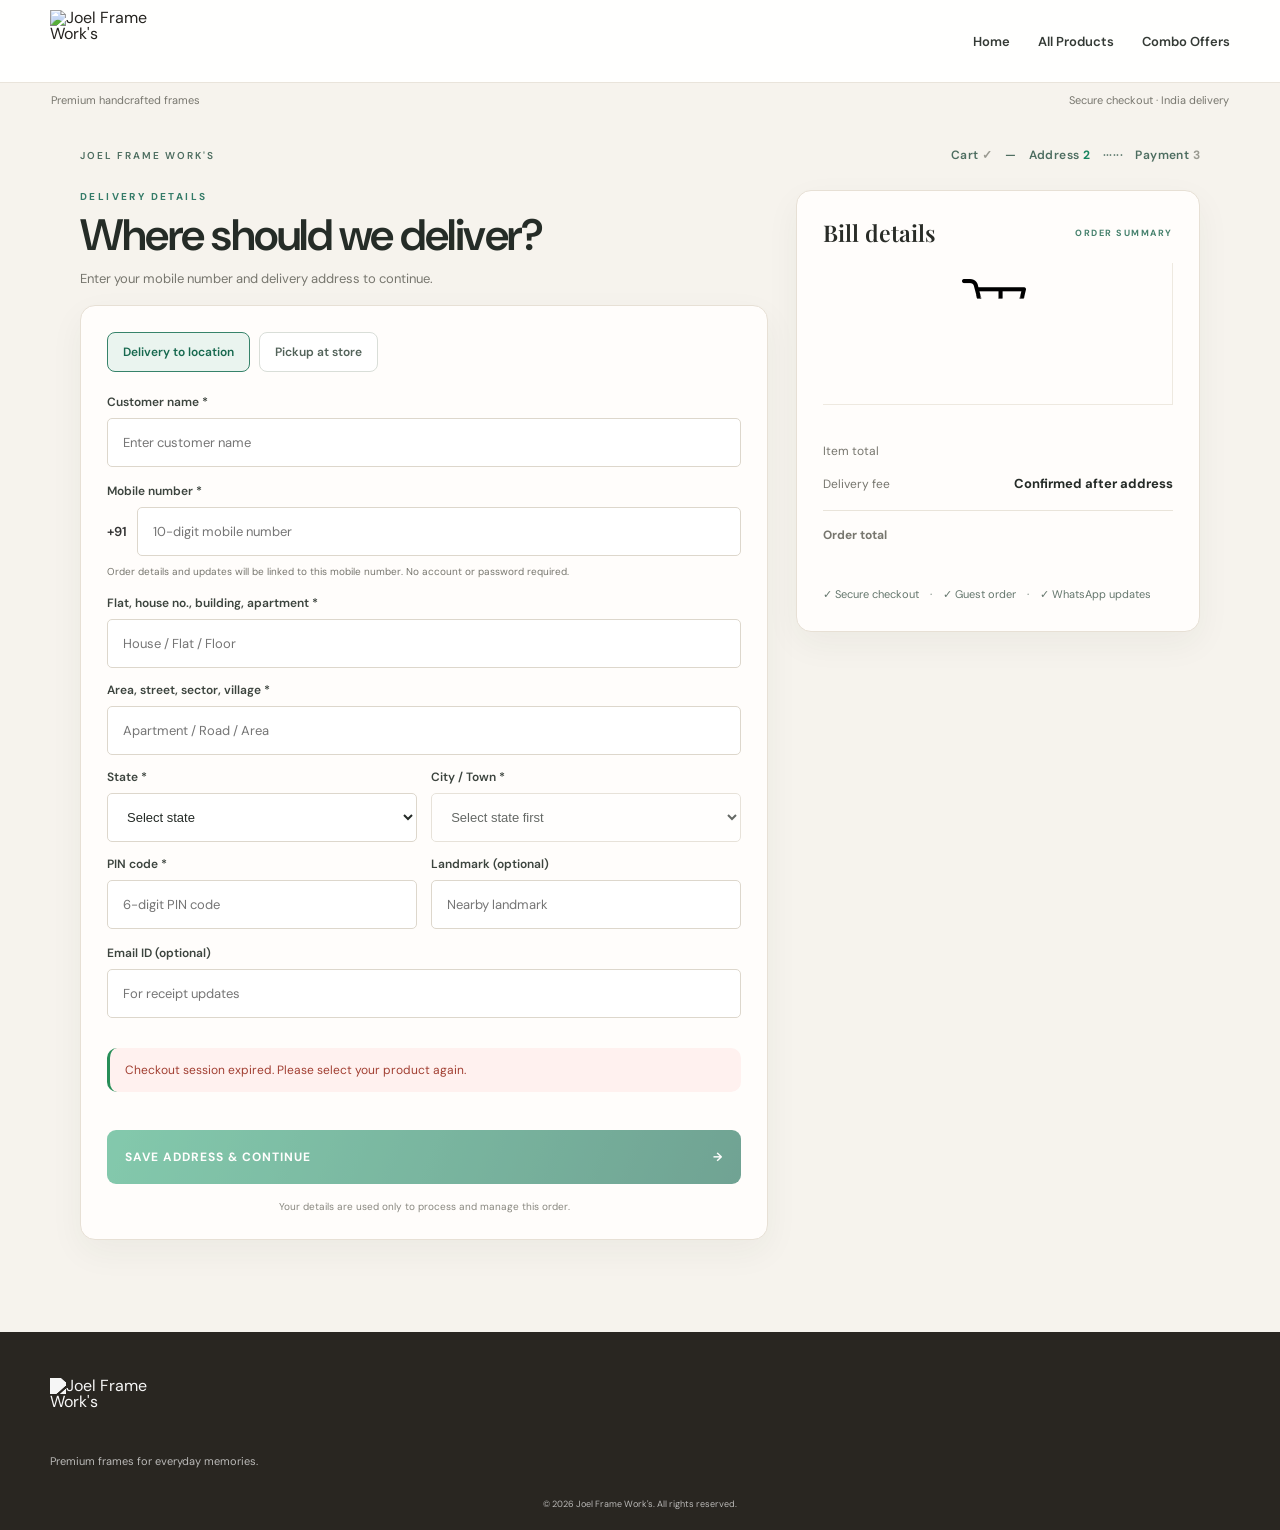
==== address.html @ 841b1c32 "Polish delivery address checkout and transparent trolley icon" ====
<!doctype html>
<html lang="en"><head><meta charset="utf-8"><meta name="viewport" content="width=device-width,initial-scale=1"><title>Delivery Address | Joel Frame Work's</title><link href="https://fonts.googleapis.com/css2?family=DM+Sans:wght@400;500;600;700&family=Playfair+Display:wght@500;600;700&display=swap" rel="stylesheet"><link rel="stylesheet" href="styles.css"><link rel="stylesheet" href="framekala-section-refresh.css"><link rel="stylesheet" href="checkout-framekala.css"></head>
<body class="checkout-page jfw-framekala-checkout jfw-address-checkout"><header class="site-header"><div class="container nav-wrap"><a class="brand" href="index.html"><img class="brand-logo-image" src="assets/joel-logo.png" alt="Joel Frame Work's"></a><nav class="nav"><a href="index.html">Home</a><a href="index.html#products">All Products</a><a href="index.html#combo-offers">Combo Offers</a></nav><a class="nav-cta" href="checkout.html">Back to cart</a></div></header>
<div class="jfw-checkout-topline"><span>Premium handcrafted frames</span><span>Secure checkout · India delivery</span></div>
<main class="checkout-main"><div class="container checkout-container">
<div class="jfw-checkout-brandline"><span>JOEL FRAME WORK'S</span><span>Cart <b>✓</b>　—　Address <b class="active">2</b>　······　Payment <b>3</b></span></div>
<div class="checkout-layout jfw-address-layout"><section class="checkout-left">
<div class="checkout-heading"><p class="eyebrow">DELIVERY DETAILS</p><h1>Where should we deliver?</h1><p>Enter your mobile number and delivery address to continue.</p></div>
<div class="checkout-card jfw-address-card">
<div class="jfw-delivery-toggle" role="group" aria-label="Delivery option"><button type="button" class="active" data-fulfilment="delivery">Delivery to location</button><button type="button" data-fulfilment="pickup">Pickup at store</button></div>
<form id="addressForm" class="checkout-address-form jfw-address-form">
<label>Customer name *<input id="customerName" required autocomplete="name" placeholder="Enter customer name"></label>
<label>Mobile number *<div class="jfw-phone-field"><span>+91</span><input id="customerPhone" required inputmode="numeric" autocomplete="tel-national" maxlength="10" pattern="[6-9][0-9]{9}" placeholder="10-digit mobile number"></div><small class="jfw-field-hint">Order details and updates will be linked to this mobile number. No account or password required.</small></label>
<div id="deliveryFields" class="jfw-delivery-fields">
<label>Flat, house no., building, apartment *<input id="customerLine1" required autocomplete="address-line1" placeholder="House / Flat / Floor"></label>
<label>Area, street, sector, village *<input id="customerLine2" required autocomplete="address-line2" placeholder="Apartment / Road / Area"></label>
<div class="checkout-two-fields jfw-location-fields"><label>State *<select id="customerState" required><option value="">Select state</option></select></label><label>City / Town *<select id="customerCity" required disabled><option value="">Select state first</option></select></label></div>
<div class="checkout-two-fields jfw-location-fields"><label>PIN code *<input id="customerPincode" required inputmode="numeric" maxlength="6" pattern="[0-9]{6}" autocomplete="postal-code" placeholder="6-digit PIN code"></label><label>Landmark (optional)<input id="customerLandmark" placeholder="Nearby landmark"></label></div>
</div>
<div id="pickupNote" class="jfw-pickup-note" hidden><strong>Store pickup selected</strong><span>We will contact you on WhatsApp with pickup confirmation and collection details.</span></div>
<label>Email ID (optional)<input id="customerEmail" type="email" autocomplete="email" placeholder="For receipt updates"></label>
<div id="addressStatus" class="checkout-status" hidden></div>
<button class="checkout-pay-button" id="saveAddressButton" type="submit">SAVE ADDRESS & CONTINUE <span>→</span></button>
<p class="checkout-terms">Your details are used only to process and manage this order.</p>
</form></div></section>
<aside class="checkout-summary jfw-summary-card"><div class="checkout-card-title"><h2>Bill details</h2><span>ORDER SUMMARY</span></div><div class="checkout-summary-product"><div class="checkout-summary-thumb jfw-trolley-mark" id="addressThumb"><img src="assets/shopping-trolley-icon.png" alt="Shopping trolley"></div><div><strong id="addressItemName"></strong><small id="addressItemDescription"></small><small id="addressOrderId"></small></div></div><div class="checkout-summary-lines"><div><span>Item total</span><strong id="addressSubtotal"></strong></div><div><span>Delivery fee</span><strong>Confirmed after address</strong></div><div class="checkout-total"><span>Order total</span><strong id="addressTotal"></strong></div></div><div class="jfw-summary-assurance">✓ Secure checkout　·　✓ Guest order　·　✓ WhatsApp updates</div></aside>
</div></div></main>
<footer><div class="container footer-inner"><div><a class="brand footer-brand" href="index.html"><img class="brand-logo-image" src="assets/joel-logo.png" alt="Joel Frame Work's"></a><p>Premium frames for everyday memories.</p></div></div><p class="copyright">© 2026 Joel Frame Work's. All rights reserved.</p></footer>
<script src="https://cdn.jsdelivr.net/npm/@supabase/supabase-js@2"></script><script src="supabase-config.js"></script><script src="order-notifications.js"></script><script src="address.js"></script></body></html>
---- styles.css ----
:root{--ivory:#f8f6f0;--cream:#ebdcc1;--champ:#cba96a;--gold:#b88b3e;--char:#555;--ink:#282828;--wine:#4b2528;--line:#ddd4c4;--muted:#706d67;--white:#fff;--shadow:0 18px 55px rgba(43,34,24,.12)}*{box-sizing:border-box}html{scroll-behavior:smooth}body{margin:0;background:var(--ivory);color:var(--ink);font-family:"DM Sans",sans-serif}a{color:inherit;text-decoration:none}button,input{font:inherit}.container{width:min(1180px,92%);margin:auto}.site-header{position:sticky;top:0;z-index:100;background:rgba(248,246,240,.95);backdrop-filter:blur(14px);border-bottom:1px solid rgba(40,40,40,.08)}.nav-wrap{height:84px;display:flex;align-items:center;gap:34px}.brand{display:flex;flex-direction:column;line-height:1}.brand-logo-slot{font-family:"Playfair Display",serif;font-size:31px;letter-spacing:1px}.brand-sub{font-size:8px;letter-spacing:4px;margin-top:7px;color:#555}.nav{display:flex;gap:28px;margin-left:auto}.nav a{font-size:12px;font-weight:600;color:#555;padding:34px 0;position:relative}.nav a.active,.nav a:hover{color:#222}.nav a.active:after{content:"";position:absolute;bottom:23px;left:0;right:0;height:2px;background:var(--champ)}.nav-cta,.btn{border:1px solid var(--ink);padding:13px 18px;font-size:11px;font-weight:700;letter-spacing:.7px;text-transform:uppercase;cursor:pointer;display:inline-flex;align-items:center;justify-content:center}.nav-cta{background:var(--ink);color:#fff}.menu{display:none;border:0;background:none;font-size:25px}.hero{min-height:720px;position:relative;overflow:hidden;background:#d9ccb5;color:#fff}.hero-slides,.hero-slide{position:absolute;inset:0}.hero-slide{opacity:0;transition:opacity 1s ease}.hero-slide.active{opacity:1}.hero-placeholder{position:absolute;inset:0;display:flex;flex-direction:column;align-items:flex-end;justify-content:center;padding-right:8%;background:radial-gradient(circle at 72% 48%,#eee0c9 0 15%,transparent 35%),linear-gradient(110deg,#262626 0 27%,#b28a54 52%,#eadfcf 100%);color:#2b2b2b}.hero-placeholder.warm{background:radial-gradient(circle at 72% 45%,#fff7e9 0 16%,transparent 38%),linear-gradient(110deg,#3a302b,#cba96a 55%,#f6eee1)}.hero-placeholder.dark{background:radial-gradient(circle at 75% 45%,#d6c19b 0 14%,transparent 35%),linear-gradient(110deg,#151515,#4e4e4e 48%,#c9a76b)}.hero-placeholder span{font-family:"Playfair Display",serif;font-size:44px;letter-spacing:2px}.hero-placeholder small{margin-top:8px;letter-spacing:2px;text-transform:uppercase;font-size:9px}.hero-shade{position:absolute;inset:0;background:linear-gradient(90deg,rgba(30,30,30,.92) 0%,rgba(30,30,30,.72) 42%,rgba(30,30,30,.08) 100%)}.hero-content{position:relative;z-index:2;min-height:720px;display:flex;align-items:center;justify-content:space-between}.hero-copy{max-width:690px}.eyebrow{font-size:10px;letter-spacing:3px;font-weight:700;color:var(--champ);margin:0 0 15px}.hero h1{font-family:"Playfair Display",serif;font-size:clamp(50px,6vw,82px);line-height:1.02;margin:0 0 22px}.hero h1 em{font-style:normal;color:var(--cream)}.hero-text{font-size:16px;line-height:1.7;max-width:590px;color:#eee}.actions{display:flex;gap:12px;margin-top:28px}.btn.gold{background:var(--champ);border-color:var(--champ);color:#282018}.btn.light{border-color:rgba(255,255,255,.7);color:#fff;background:transparent}.btn.dark-outline{background:transparent;color:var(--ink)}.hero-trust{display:flex;gap:20px;flex-wrap:wrap;margin-top:30px;font-size:10px;color:#ddd}.hero-side-card{width:290px;padding:26px;background:rgba(248,246,240,.9);color:#282828;border:1px solid rgba(255,255,255,.5);box-shadow:var(--shadow);margin-right:2%}.mini-label{font-size:9px;letter-spacing:2px;color:var(--gold);display:block;margin-bottom:10px}.hero-side-card strong{font-family:"Playfair Display",serif;font-size:25px;display:block}.hero-side-card p{font-size:11px;color:#666}.hero-dots{position:absolute;z-index:3;bottom:28px;left:50%;transform:translateX(-50%);display:flex;gap:8px}.dot{width:32px;height:3px;border:0;background:rgba(255,255,255,.4);cursor:pointer}.dot.active{background:var(--champ)}.offer-bar{background:var(--ink);color:#fff}.offer-inner{min-height:62px;display:flex;align-items:center;justify-content:space-between;gap:20px;font-size:11px}.offer-inner>span{letter-spacing:2px;color:var(--cream)}.offer-inner strong{font-family:"Playfair Display",serif;font-size:22px;color:var(--champ)}.offer-inner a{color:#fff;font-weight:700}.section{padding:100px 0}.intro{background:#fff}.intro-grid{display:grid;grid-template-columns:1fr 1fr;gap:80px;align-items:end}.intro h2,.section h2{font-family:"Playfair Display",serif;font-size:clamp(42px,5vw,64px);line-height:1.05;margin:0;font-weight:600}.intro-grid>p{font-size:15px;line-height:1.8;color:var(--muted);max-width:530px}.section-head{display:flex;justify-content:space-between;align-items:end;gap:50px;margin-bottom:45px}.section-head>p{max-width:450px;color:var(--muted);line-height:1.7;font-size:13px}.sizes-section{background:var(--ivory)}.size-layout{display:grid;grid-template-columns:.9fr 1.1fr;gap:35px}.size-table-wrap{background:#fff;border:1px solid var(--line);overflow:auto}.size-table-wrap table{width:100%;border-collapse:collapse}.size-table-wrap th{background:#292929;color:#fff;text-align:left;padding:16px;font-size:11px;letter-spacing:1px}.size-table-wrap td{padding:15px 16px;border-bottom:1px solid #eee7dc;font-size:13px}.size-table-wrap tr:last-child td{border-bottom:0}.offer-cards{display:grid;grid-template-columns:repeat(3,1fr);gap:14px}.price-card{background:#fff;border:1px solid var(--line);padding:25px;display:flex;flex-direction:column;min-height:300px;box-shadow:0 8px 28px rgba(50,40,25,.04)}.price-card.highlighted{border-color:var(--champ);box-shadow:var(--shadow)}.tag{align-self:flex-start;background:#292929;color:#fff;padding:6px 9px;font-size:8px;letter-spacing:1.4px}.price-card p{margin:26px 0 5px;color:var(--gold);font-size:11px;letter-spacing:2px}.price-card h3{font-family:"Playfair Display",serif;font-size:24px;margin:0 0 14px}.price-card strong{font-family:"Playfair Display",serif;font-size:39px}.price-card small{color:var(--muted);font-size:10px;margin:4px 0 20px}.select-size{margin-top:auto;background:var(--ink);color:#fff;border:0;padding:13px;font-size:10px;text-transform:uppercase;font-weight:700;cursor:pointer}.custom-section{background:#2b2928;color:#fff}.custom-section .section-head>p{color:#c8c1b8}.builder{display:grid;grid-template-columns:1.05fr .95fr;gap:30px}.builder-form,.preview-panel{background:#fff;color:var(--ink);padding:28px;border:1px solid #e1d9ca}.step{display:grid;grid-template-columns:42px 1fr;gap:16px;padding:22px 0;border-bottom:1px solid #eee6d9}.step>span{font-family:"Playfair Display",serif;color:var(--gold);font-size:20px}.step h3{font-family:"Playfair Display",serif;margin:0 0 13px;font-size:23px}.helper{font-size:10px;color:var(--muted)}.size-pills{display:flex;gap:7px;flex-wrap:wrap}.size-pill{border:1px solid var(--line);background:#fff;padding:9px 11px;font-size:10px;cursor:pointer}.size-pill.active{background:var(--ink);color:#fff;border-color:var(--ink)}.finish-options{display:flex;gap:8px;flex-wrap:wrap}.finish-options label input{display:none}.finish-options label span{border:1px solid var(--line);padding:9px 11px;display:flex;align-items:center;gap:7px;font-size:10px;cursor:pointer}.finish-options label input:checked+span{border-color:var(--gold);box-shadow:inset 0 -2px 0 var(--gold)}.swatch{width:14px;height:14px;border-radius:50%;display:inline-block}.swatch.ivory{background:#eadcc3}.swatch.charcoal{background:#555}.swatch.black{background:#222}.upload-list{display:grid;grid-template-columns:repeat(3,1fr);gap:8px;margin-top:10px}.upload-thumb{height:90px;object-fit:cover;width:100%;border:1px solid var(--line)}.form-grid{display:grid;grid-template-columns:1fr 1fr;gap:10px}.form-grid input{border:1px solid var(--line);padding:12px;background:#faf8f3;outline:none}.form-grid input:focus{border-color:var(--gold)}.form-grid .full{grid-column:1/-1}.order-note{font-size:10px;color:#6d675f;background:#f5f0e7;padding:12px;margin-top:20px;line-height:1.6}.full-btn{width:100%;margin-top:16px}.order-status{margin-top:15px;padding:15px;background:#f3ead9;border-left:3px solid var(--gold);font-size:11px;line-height:1.7}.preview-panel{align-self:start;position:sticky;top:105px}.preview-head,.preview-meta{display:flex;justify-content:space-between;align-items:center}.preview-head{font-size:9px;letter-spacing:2px;color:var(--gold);margin-bottom:15px}.preview-head small{color:var(--muted);letter-spacing:0}.frame-preview{background:linear-gradient(135deg,#b99a5e,#2c2c2c);padding:24px;aspect-ratio:1/1;display:grid;place-items:center;box-shadow:inset 0 0 0 10px #3b3020}.mat{background:#eee8dc;width:80%;height:80%;padding:12px;display:grid;place-items:center;position:relative;overflow:hidden}.mat img{width:100%;height:100%;object-fit:cover;display:none}.mat.has-image img{display:block}.mat.has-image #previewEmpty{display:none}.mat:after{content:"";position:absolute;inset:0;border:1px solid rgba(0,0,0,.08);pointer-events:none}.mat #previewEmpty{text-align:center;color:#7c756b;font-family:"Playfair Display",serif;font-size:18px}.mat #previewEmpty small{font-family:"DM Sans";font-size:9px}.preview-meta{padding:18px 0 8px}.preview-meta strong{font-family:"Playfair Display",serif;font-size:21px}.preview-meta span{font-family:"Playfair Display",serif;font-size:25px;color:var(--gold)}.text-btn{border:0;background:none;padding:10px 0;font-size:10px;text-decoration:underline;color:#666;cursor:pointer}.asset-section{background:#fff}.asset-grid{display:grid;grid-template-columns:repeat(3,1fr);gap:12px}.asset-grid>div{min-height:145px;border:1px dashed #c8bca8;background:#faf8f3;display:grid;place-items:center;text-align:center;font-size:12px;letter-spacing:1.5px;color:#766f65}.asset-grid small{font-size:9px;letter-spacing:0;color:#aaa}.services{background:#efe6d5}.service-grid{display:grid;grid-template-columns:repeat(4,1fr);gap:1px;background:#cdbfaa}.service-grid article{background:#f7f2e9;padding:30px;min-height:220px}.service-grid span{font-family:"Playfair Display";color:var(--gold);font-size:20px}.service-grid h3{font-family:"Playfair Display";font-size:25px;margin:25px 0 10px}.service-grid p{font-size:11px;color:var(--muted);line-height:1.6}.testimonials{background:#fff}.testimonial-grid{display:grid;grid-template-columns:repeat(3,1fr);gap:15px}.testimonial-grid blockquote{margin:0;padding:30px;background:var(--ivory);border:1px solid var(--line);font-family:"Playfair Display";font-size:20px;line-height:1.4}.testimonial-grid cite{display:block;font-family:"DM Sans";font-size:9px;color:#777;margin-top:20px}.location{background:#292929;color:#fff}.location h2 em{font-style:normal;color:var(--champ)}.location p:not(.eyebrow){color:#c9c3bb;max-width:500px;line-height:1.7;font-size:13px}.location-grid{display:grid;grid-template-columns:.8fr 1.2fr;gap:50px;align-items:stretch}.contact-lines{display:flex;flex-direction:column;gap:9px;font-size:11px;color:#e4ded5;margin:25px 0}.contact-actions{display:flex;gap:10px;flex-wrap:wrap}.location .dark-outline{border-color:#c9c3bb;color:#fff}.map-card{min-height:380px;border:1px solid #5c5751;overflow:hidden}.map-card iframe{width:100%;height:100%;min-height:380px;border:0;filter:grayscale(1) sepia(.15)}footer{background:#1d1c1b;color:#fff;padding:45px 0 20px}.footer-inner{display:flex;justify-content:space-between;align-items:end;gap:30px}.footer-brand{color:#fff}.footer-inner p{font-size:11px;color:#aaa;margin:14px 0 0}.footer-links{display:flex;gap:20px;font-size:10px}.copyright{text-align:center;color:#777;font-size:9px;margin:30px 0 0}.float-wa,.chat-toggle{position:fixed;z-index:150;border:0;border-radius:50%;display:grid;place-items:center;cursor:pointer}.float-wa{right:22px;bottom:22px;width:54px;height:54px;background:#25d366;color:#fff;font-size:23px;box-shadow:0 12px 30px rgba(0,0,0,.22)}.chat-toggle{right:88px;bottom:22px;width:54px;height:54px;background:#292929;color:var(--champ);font-size:22px;box-shadow:0 12px 30px rgba(0,0,0,.22)}.chatbot{position:fixed;z-index:151;right:22px;bottom:88px;width:330px;background:#fff;border:1px solid var(--line);box-shadow:var(--shadow)}.chat-head{background:#292929;color:#fff;padding:15px 17px;display:flex;justify-content:space-between}.chat-head button{background:none;color:#fff;border:0;font-size:20px;cursor:pointer}.chat-body{padding:15px}.bot-msg{font-size:11px;line-height:1.6;background:#f4eee2;padding:12px}.chat-options{display:grid;gap:7px;margin-top:10px}.chat-options button{border:1px solid var(--line);background:#fff;padding:10px;text-align:left;font-size:10px;cursor:pointer}.chat-reply{font-size:10px;line-height:1.6;margin-top:10px;padding:10px;background:#faf8f3}
@media(max-width:980px){.nav{display:none}.nav-cta{margin-left:auto}.menu{display:block}.nav.mobile-open{display:flex;position:absolute;left:0;right:0;top:84px;background:var(--ivory);padding:15px 4%;flex-direction:column;border-bottom:1px solid var(--line)}.nav.mobile-open a{padding:12px 0}.nav.mobile-open a:after{display:none}.hero-content{align-items:flex-end;padding-bottom:85px}.hero-side-card{display:none}.size-layout,.builder,.location-grid{grid-template-columns:1fr}.preview-panel{position:static}.offer-cards{grid-template-columns:1fr 1fr 1fr}.service-grid{grid-template-columns:1fr 1fr}.intro-grid{gap:30px}.testimonial-grid{grid-template-columns:1fr 1fr}}
@media(max-width:620px){.container{width:min(92%,540px)}.nav-cta{display:none}.nav-wrap{height:72px}.nav.mobile-open{top:72px}.hero,.hero-content{min-height:680px}.hero-placeholder{justify-content:flex-end;padding:0 7% 110px}.hero-placeholder span{font-size:27px}.hero-shade{background:linear-gradient(90deg,rgba(25,25,25,.94),rgba(25,25,25,.35))}.hero h1{font-size:49px}.hero-text{font-size:13px}.actions{flex-direction:column}.actions .btn{width:100%}.hero-trust{flex-direction:column;gap:7px}.offer-inner{padding:14px 0;align-items:flex-start;flex-direction:column}.section{padding:65px 0}.section-head,.intro-grid{display:block}.section-head>p{margin-top:16px}.intro-grid>p{margin-top:25px}.offer-cards{grid-template-columns:1fr}.size-table-wrap{font-size:12px}.form-grid{grid-template-columns:1fr}.form-grid .full{grid-column:auto}.upload-list{grid-template-columns:repeat(2,1fr)}.asset-grid,.service-grid,.testimonial-grid{grid-template-columns:1fr}.frame-preview{padding:16px}.chatbot{right:12px;bottom:88px;width:calc(100% - 24px)}.chat-toggle{right:82px}.float-wa{right:18px}.footer-inner{display:block}.footer-links{margin-top:25px;flex-wrap:wrap}}

/* V3 product collection + product detail */
.products-section{background:#fbfaf7}.product-grid{display:grid;grid-template-columns:repeat(4,1fr);gap:20px}.product-card{background:#fff;border:1px solid #e7e1d7;box-shadow:0 12px 35px rgba(43,40,38,.06);transition:transform .25s ease,box-shadow .25s ease}.product-card:hover{transform:translateY(-5px);box-shadow:0 18px 45px rgba(43,40,38,.11)}.product-image{height:285px;background:linear-gradient(135deg,#f8f6f0,#e7dcc7);position:relative;overflow:hidden;display:flex;align-items:center;justify-content:center}.product-image img{width:100%;height:100%;object-fit:cover}.product-image.asset-missing,.detail-cover.asset-missing{background:linear-gradient(135deg,#f7f2e9,#d8b978)}.cover-slot{font-family:DM Sans,sans-serif;text-align:center;letter-spacing:.12em;font-size:12px;color:#403c38;font-weight:700}.cover-slot small{display:block;margin-top:8px;font-weight:500;letter-spacing:0}.product-tag,.detail-badge{position:absolute;top:14px;left:14px;background:#242323;color:#fff;padding:7px 10px;font-size:10px;letter-spacing:.14em;font-weight:700}.product-info{padding:20px}.product-size{font-size:11px;letter-spacing:.12em;text-transform:uppercase;color:#a27731;font-weight:700}.product-info h3{font-family:'Playfair Display',serif;font-size:24px;margin:8px 0 7px;color:#282523}.product-info p{color:#6f6a65;font-size:13px;line-height:1.55;min-height:42px;margin:0}.product-bottom{display:flex;align-items:center;justify-content:space-between;border-top:1px solid #ece7df;margin-top:18px;padding-top:15px}.product-bottom strong{font-size:21px;color:#282523}.product-link{color:#282523;text-decoration:none;font-weight:700;font-size:12px;border-bottom:1px solid #cba96a;padding-bottom:3px}.product-link:hover{color:#a27731}
.product-detail-hero{background:#292726;color:#fff;padding:76px 0}.product-detail-grid{display:grid;grid-template-columns:minmax(0,1.1fr) minmax(360px,.9fr);gap:70px;align-items:center}.detail-cover{height:620px;background:#f7f3ec;position:relative;overflow:hidden;display:flex;align-items:center;justify-content:center;border:12px solid rgba(255,255,255,.1);box-shadow:0 30px 80px rgba(0,0,0,.25)}.detail-cover img{width:100%;height:100%;object-fit:cover}.cover-slot.large{font-size:14px}.detail-copy h1{font-family:'Playfair Display',serif;font-size:clamp(48px,6vw,82px);line-height:1;margin:14px 0 18px}.detail-copy .detail-price{font-size:30px;color:#d9b66d;font-weight:700;margin-bottom:18px}.detail-copy>p:not(.eyebrow){color:#d5d0ca;line-height:1.75;max-width:570px}.detail-points{display:grid;grid-template-columns:1fr 1fr;gap:12px;margin:28px 0 32px;color:#eee9e2;font-size:13px}.order-section{background:#fbfaf7}.product-order-grid{display:grid;grid-template-columns:minmax(0,1.05fr) minmax(360px,.75fr);gap:28px;align-items:start}.order-form-card{background:#fff;border:1px solid #e6dfd3;padding:34px}.order-step{display:grid;grid-template-columns:46px 1fr;gap:18px;padding:4px 0 30px;margin-bottom:30px;border-bottom:1px solid #ece6dd}.order-step>span{font-family:'Playfair Display',serif;font-size:22px;color:#b38b4d}.order-step h3{font-family:'Playfair Display',serif;font-size:28px;margin:0 0 18px}.detail-selection{display:flex;justify-content:space-between;padding:15px 16px;background:#f7f3ec;border:1px solid #e7dfd3;margin-bottom:16px}.detail-selection strong{font-size:16px}.detail-selection span{font-size:13px;color:#777}.live-product-preview{background:#292726;color:#fff;padding:28px;position:sticky;top:100px}.product-preview-frame{height:520px;background:#8d7650;padding:34px;display:flex;align-items:center;justify-content:center}.preview-mat{background:#f4f0e7;width:100%;height:100%;padding:18px;display:flex;align-items:center;justify-content:center;position:relative;overflow:hidden}.preview-mat img{width:100%;height:100%;object-fit:cover;display:none}.preview-mat div{font-family:'Playfair Display',serif;text-align:center;font-size:22px;color:#50483e}.preview-mat small{font-family:DM Sans,sans-serif;font-size:11px;color:#8a8177}.preview-meta{display:flex;justify-content:space-between;padding-top:18px;font-size:14px}.preview-meta span{color:#d9b66d;font-weight:700}.preview-note{font-size:11px;line-height:1.6;color:#aaa39a;margin:16px 0 0}.reassurance{background:#f1ece3}.reassurance-grid{display:grid;grid-template-columns:.8fr 1.2fr;gap:60px;align-items:start}.how-grid{display:grid;grid-template-columns:1fr 1fr;gap:18px}.how-grid article{background:#fff;padding:25px;border:1px solid #e3dbce}.how-grid b{color:#b38b4d}.how-grid h3{font-family:'Playfair Display',serif;font-size:23px;margin:9px 0}.how-grid p{font-size:13px;color:#6e6861;margin:0;line-height:1.55}
@media(max-width:1100px){.product-grid{grid-template-columns:repeat(3,1fr)}.product-detail-grid{gap:40px}.detail-cover{height:540px}}
@media(max-width:800px){.product-grid{grid-template-columns:repeat(2,1fr);gap:14px}.product-image{height:230px}.product-info{padding:15px}.product-info h3{font-size:20px}.product-info p{font-size:12px}.product-detail-hero{padding:45px 0}.product-detail-grid,.product-order-grid,.reassurance-grid{grid-template-columns:1fr}.detail-cover{height:420px}.detail-copy h1{font-size:48px}.detail-points{grid-template-columns:1fr}.live-product-preview{position:relative;top:auto}.order-form-card{padding:22px}.product-preview-frame{height:430px}.how-grid{grid-template-columns:1fr 1fr}}
@media(max-width:520px){.product-grid{grid-template-columns:1fr}.product-image{height:300px}.product-bottom strong{font-size:18px}.product-link{font-size:11px}.detail-cover{height:360px}.detail-copy h1{font-size:42px}.order-step{grid-template-columns:34px 1fr;gap:10px}.order-step h3{font-size:24px}.finish-options{gap:7px}.finish-options label span{font-size:11px;padding:9px}.product-preview-frame{height:360px;padding:22px}.preview-mat{padding:12px}}

/* V5 homepage sections */
.gallery-section{background:#fff}
.gallery-section h2 em,.why-section h2 em{font-style:normal;color:var(--gold)}
.gallery-grid{display:grid;grid-template-columns:repeat(3,1fr);gap:16px}
.gallery-card{background:#f7f3ec;border:1px solid #e3dacb;overflow:hidden}
.gallery-card.tall{grid-row:span 2}
.gallery-slot{min-height:250px;background:linear-gradient(145deg,#fbf8f1,#e6d5b7);display:flex;flex-direction:column;align-items:center;justify-content:center;text-align:center;color:#665f55}
.gallery-card.tall .gallery-slot{min-height:516px}
.gallery-slot span,.project-slot span,.video-slot span{font-size:11px;letter-spacing:2px;font-weight:700}
.gallery-slot small,.project-slot small,.video-slot small{display:block;margin-top:8px;font-size:9px;color:#9b9286}
.gallery-caption{padding:17px;display:flex;align-items:center;justify-content:space-between;gap:12px}
.gallery-caption strong{font-family:'Playfair Display',serif;font-size:18px}
.gallery-caption a{font-size:10px;font-weight:700;border-bottom:1px solid var(--champ);white-space:nowrap}
.center-action{text-align:center;margin-top:30px}
.btn.dark{background:var(--ink);color:#fff;border-color:var(--ink)}
.why-section{background:#f1eadf}
.why-grid{display:grid;grid-template-columns:repeat(3,1fr);gap:1px;background:#d5c8b5;border:1px solid #d5c8b5}
.why-grid article{background:#f8f6f0;padding:30px;min-height:205px}
.why-grid article>span{font-family:'Playfair Display',serif;color:var(--gold);font-size:18px}
.why-grid h3{font-family:'Playfair Display',serif;font-size:25px;margin:18px 0 10px}
.why-grid p{margin:0;color:#6e6861;font-size:13px;line-height:1.65}
.projects-section{background:#292726;color:#fff}
.projects-section .section-head>p{color:#c9c2b9}
.project-grid{display:grid;grid-template-columns:1.3fr .7fr;gap:18px}
.project-card{background:#353230;overflow:hidden;border:1px solid #4d4843}
.project-card.wide{grid-column:auto}
.project-slot{height:270px;background:linear-gradient(145deg,#403a33,#c6a76e 65%,#eee4d3);display:flex;flex-direction:column;align-items:center;justify-content:center;text-align:center;color:#fff}
.project-card:nth-child(2) .project-slot,.project-card:nth-child(3) .project-slot{height:270px}
.project-card>div:last-child{padding:18px 20px;display:flex;justify-content:space-between;gap:12px;align-items:end}
.project-card b{font-family:'Playfair Display',serif;font-size:19px}.project-card span{font-size:9px;color:#bfb8ae;text-align:right}
.video-section{background:#fbfaf7}
.video-grid{display:grid;grid-template-columns:repeat(4,1fr);gap:16px}
.video-card{background:#fff;border:1px solid #e5ded3;padding-bottom:16px}
.video-slot{height:235px;background:linear-gradient(145deg,#2a2928,#c8aa72);display:flex;flex-direction:column;align-items:center;justify-content:center;color:#fff;position:relative;text-align:center}
.video-slot button{margin-top:18px;width:46px;height:46px;border-radius:50%;border:1px solid rgba(255,255,255,.7);background:rgba(255,255,255,.14);color:#fff;cursor:pointer}
.video-card>b{display:block;font-family:'Playfair Display',serif;font-size:17px;padding:15px 16px 0}
.social-float{overflow:hidden}
.social-float img{width:100%;height:100%;object-fit:cover;display:block}
.float-wa{width:58px;height:58px;background:#fff;padding:0}.float-ig{position:fixed;z-index:150;right:22px;bottom:92px;width:50px;height:50px;border-radius:50%;box-shadow:0 12px 30px rgba(0,0,0,.22);overflow:hidden}
.chat-toggle{padding:0;overflow:hidden}.chat-toggle img{width:100%;height:100%;object-fit:cover;display:block}
.chat-brand{display:flex;align-items:center;gap:9px}.chat-brand img{width:27px;height:27px;border-radius:50%;object-fit:cover}
.asset-section{padding-top:70px}
@media(max-width:980px){.gallery-grid{grid-template-columns:1fr 1fr}.gallery-card.tall{grid-row:auto}.gallery-card.tall .gallery-slot{min-height:250px}.why-grid{grid-template-columns:1fr 1fr}.video-grid{grid-template-columns:1fr 1fr}.project-grid{grid-template-columns:1fr 1fr}.project-card.wide{grid-column:span 2}}
@media(max-width:620px){.gallery-grid,.why-grid,.project-grid,.video-grid{grid-template-columns:1fr}.project-card.wide{grid-column:auto}.gallery-caption{align-items:flex-start;flex-direction:column}.gallery-slot,.gallery-card.tall .gallery-slot{min-height:260px}.project-slot{height:250px!important}.video-slot{height:220px}.float-ig{right:18px;bottom:86px;width:46px;height:46px}.chat-toggle{right:75px;width:50px;height:50px}.float-wa{right:18px;bottom:20px;width:54px;height:54px}.chatbot{bottom:82px}}


/* V6 polish: cropped Joel logo + reliable social controls + mobile product collection */
.brand-logo-image{display:block;width:112px;height:auto;max-height:54px;object-fit:contain;object-position:left center}
.footer-brand .brand-logo-image{filter:brightness(0) invert(1);opacity:.96;width:112px}
.social-float img{width:100%;height:100%;display:block;object-fit:cover;border-radius:50%}
.float-ig{position:fixed;z-index:150;right:22px;bottom:88px;width:54px;height:54px;border-radius:50%;overflow:hidden;box-shadow:0 12px 30px rgba(0,0,0,.22);background:#fff}
.float-wa{overflow:hidden}
@media(max-width:980px){.brand-logo-image{width:104px}.product-grid{grid-template-columns:repeat(2,1fr)}.nav.mobile-open{display:flex;position:absolute;left:12px;right:12px;top:74px;background:#fbfaf7;padding:16px;flex-direction:column;gap:0;border:1px solid #e7e1d7;box-shadow:0 15px 35px rgba(0,0,0,.1)}.nav.mobile-open a{padding:13px 6px}.nav.mobile-open a.active:after{display:none}}
@media(max-width:620px){.nav-wrap{height:72px;gap:14px}.brand-logo-image{width:92px}.nav-cta{padding:11px 12px;font-size:9px}.product-grid{grid-template-columns:1fr;gap:16px}.product-image{height:260px}.float-ig{right:18px;bottom:86px;width:48px;height:48px}.float-wa{right:18px;bottom:20px;width:50px;height:50px}.chat-toggle{right:76px;bottom:20px;width:50px;height:50px}.chatbot{right:10px;bottom:82px;width:calc(100% - 20px);max-height:70vh}.chat-body{max-height:52vh;overflow:auto}}

/* V7 mobile refinement — compact spacing, premium floating controls and clean asset placeholders */
.brand-logo-image{width:118px;height:48px;object-fit:contain;object-position:left center}
.product-image{position:relative;overflow:hidden;background:linear-gradient(145deg,#fbf7ee,#eadcc1);display:grid;place-items:center}
.product-image>img{width:100%;height:100%;object-fit:cover;display:block;transition:transform .45s ease}
.product-card:hover .product-image>img{transform:scale(1.025)}
.product-image .cover-slot{display:none;position:absolute;inset:0;place-items:center;text-align:center;color:#7c6b50;font-family:"Playfair Display",serif;font-size:22px;line-height:1.25}
.product-image.asset-missing .cover-slot{display:grid}
.product-image.asset-missing>img{display:none}
.product-image .cover-slot small{font-family:"DM Sans",sans-serif;font-size:9px;letter-spacing:.5px;color:#9a8e7b}

/* Reference-style floating social dock: rounded-square buttons, not circles */
.float-wa,.float-ig,.chat-toggle{border-radius:15px!important;width:50px!important;height:50px!important;padding:0!important;right:16px!important;box-shadow:0 10px 24px rgba(31,25,19,.20);overflow:hidden}
.float-wa{bottom:16px!important;background:#fff!important}
.float-ig{bottom:74px!important;background:#fff!important}
.chat-toggle{bottom:132px!important;background:#fff!important;border:0!important}
.float-wa img,.float-ig img,.chat-toggle img{width:100%!important;height:100%!important;object-fit:cover!important;border-radius:15px!important;display:block!important}
.chatbot{border-radius:16px;overflow:hidden}

@media(max-width:980px){
  .nav-wrap{height:72px}
  .brand-logo-image{width:104px;height:42px}
  .nav{display:none}
  .menu{display:block;margin-left:auto;width:42px;height:42px;color:var(--ink)}
  .nav-cta{display:none}
  .nav.mobile-open{display:flex;position:absolute;left:3%;right:3%;top:72px;background:rgba(251,250,247,.98);padding:8px 12px;flex-direction:column;gap:0;border:1px solid #e7e1d7;border-radius:0 0 14px 14px;box-shadow:0 15px 35px rgba(0,0,0,.10)}
  .nav.mobile-open a{padding:11px 6px;font-size:11px;border-bottom:1px solid #eee8de}
  .nav.mobile-open a:last-child{border-bottom:0}
  .nav.mobile-open a.active:after{display:none}
}

@media(max-width:620px){
  .container{width:94%}
  .nav-wrap{height:64px;gap:10px}
  .brand-logo-image{width:88px;height:38px}
  .menu{width:38px;height:38px;font-size:22px}
  .nav.mobile-open{top:64px}
  .hero,.hero-content{min-height:590px}
  .hero-placeholder{padding:0 6% 82px;align-items:flex-start;justify-content:flex-end}
  .hero-placeholder span{font-size:22px;letter-spacing:1px}
  .hero-placeholder small{font-size:7px}
  .hero-content{display:block;padding-top:115px;padding-bottom:70px}
  .hero-copy{max-width:100%}
  .eyebrow{font-size:8px;letter-spacing:2.2px;margin-bottom:10px}
  .hero h1{font-size:42px;line-height:1.02;margin-bottom:15px}
  .hero-text{font-size:12px;line-height:1.55;max-width:330px}
  .actions{gap:8px;margin-top:18px}
  .actions .btn{width:100%;min-height:43px;padding:11px 14px}
  .hero-trust{gap:5px;margin-top:16px;font-size:8px}
  .hero-side-card{display:none}
  .hero-dots{bottom:18px}
  .dot{width:22px}
  .offer-inner{min-height:52px;padding:10px 0;gap:5px}
  .offer-inner>span{font-size:7px;letter-spacing:1.4px}
  .offer-inner strong{font-size:17px}
  .offer-inner a{font-size:9px}
  .section{padding:48px 0}
  .section-head{gap:14px;margin-bottom:25px}
  .section-head>p{font-size:11px;line-height:1.55;margin-top:11px}
  .section h2,.intro h2{font-size:38px;line-height:1.05}
  .intro-grid{gap:0}
  .intro-grid>p{font-size:12px;line-height:1.65;margin-top:16px}
  .size-layout{gap:16px}
  .size-table-wrap td{padding:11px 12px;font-size:11px}
  .size-table-wrap th{padding:12px;font-size:9px}
  .offer-cards{gap:10px}
  .price-card{padding:18px;min-height:250px}
  .price-card p{margin:18px 0 4px;font-size:9px}
  .price-card h3{font-size:21px}
  .price-card strong{font-size:31px}
  .gallery-grid,.why-grid,.project-grid,.video-grid{grid-template-columns:1fr}
  .gallery-slot,.gallery-card.tall .gallery-slot{min-height:210px}
  .project-slot{height:190px!important}
  .video-slot{height:180px}
  .service-grid{grid-template-columns:1fr 1fr}
  .service-grid article{padding:18px;min-height:170px}
  .service-grid h3{font-size:20px;margin:16px 0 8px}
  .service-grid p{font-size:10px}
  .testimonial-grid{grid-template-columns:1fr}
  .testimonial-grid blockquote{padding:20px;font-size:17px}
  .location-grid{grid-template-columns:1fr;gap:22px}
  .map-card,.map-card iframe{min-height:260px}
  .contact-actions{gap:7px}
  .contact-actions .btn{font-size:9px;padding:10px 12px}
  footer{padding:34px 0 16px}
  .footer-inner{display:block}
  .footer-links{margin-top:18px;gap:12px;flex-wrap:wrap}
  .copyright{margin-top:22px}
  .float-wa,.float-ig,.chat-toggle{width:46px!important;height:46px!important;right:12px!important;border-radius:14px!important}
  .float-wa{bottom:12px!important}
  .float-ig{bottom:66px!important}
  .chat-toggle{bottom:120px!important}
  .chatbot{right:10px;bottom:72px;width:calc(100% - 20px);max-height:66vh}
  .chat-body{max-height:49vh;overflow:auto}
  .chat-options button{padding:9px;font-size:9px}
}


/* Manual media assets: paste the named files into /assets and they appear automatically. */
.brand-logo-image{display:block;width:122px;height:48px;object-fit:contain;object-position:left center}.hero-placeholder img{position:absolute;inset:0;width:100%;height:100%;object-fit:cover;display:block;z-index:0;opacity:0;transition:opacity .35s ease}.hero-placeholder img.asset-loaded{opacity:1}.hero-placeholder .media-fallback{position:relative;z-index:1}.hero-placeholder img.asset-loaded~.media-fallback{display:none}.hero-placeholder img{background:transparent}.gallery-slot,.project-slot,.video-slot{overflow:hidden;position:relative}.gallery-slot>img,.project-slot>img{width:100%;height:100%;object-fit:cover;display:block;opacity:0;transition:opacity .35s ease}.gallery-slot>img.asset-loaded,.project-slot>img.asset-loaded{opacity:1}.gallery-slot>.media-fallback,.project-slot>.media-fallback,.video-slot>.media-fallback{position:absolute;inset:0;display:flex;flex-direction:column;align-items:center;justify-content:center;text-align:center;background:linear-gradient(145deg,#fbf8f1,#e6d5b7);color:#665f55}.gallery-slot img.asset-loaded~.media-fallback,.project-slot img.asset-loaded~.media-fallback{display:none}.video-slot video{width:100%;height:100%;object-fit:cover;display:none;background:#2b2928}.video-slot video.asset-loaded{display:block}.video-slot video.asset-loaded~.media-fallback{display:none}.video-fallback-play{margin-top:15px;width:44px;height:44px;border-radius:50%;border:1px solid rgba(255,255,255,.8);background:rgba(255,255,255,.12);color:#fff}.media-fallback span{font-size:11px;letter-spacing:2px;font-weight:700}.media-fallback small{margin-top:8px;font-size:9px;color:#9b9286}.video-card>b{position:relative;z-index:2}
@media(max-width:620px){
  .container{width:92%}.nav-wrap{height:60px}.brand-logo-image{width:86px;height:34px}.menu{width:36px;height:36px;font-size:20px}
  .hero,.hero-content{min-height:560px}.hero-content{padding-top:92px;padding-bottom:55px}.hero h1{font-size:39px;line-height:1.01;margin-bottom:13px}.hero-text{font-size:11px;max-width:300px}.actions{gap:7px;margin-top:15px}.actions .btn{min-height:40px;padding:10px 12px;font-size:9px}.hero-trust{margin-top:13px;gap:5px;font-size:7px}.hero-dots{bottom:15px}.dot{width:18px}.offer-inner{min-height:46px;padding:8px 0}.section{padding:40px 0}.section-head{margin-bottom:20px;gap:9px}.section h2,.intro h2{font-size:33px}.section-head>p{font-size:10px;line-height:1.5}.product-grid{gap:10px}.product-image{height:255px}.product-info{padding:13px}.product-info h3{font-size:19px}.product-info p{font-size:11px;min-height:0}.product-bottom{margin-top:13px;padding-top:12px}.product-bottom strong{font-size:18px}.gallery-grid,.why-grid,.project-grid,.video-grid{gap:10px}.gallery-slot,.gallery-card.tall .gallery-slot{min-height:205px}.gallery-caption{padding:13px}.project-slot{height:180px!important}.video-slot{height:175px}.service-grid{gap:8px}.float-wa,.float-ig,.chat-toggle{width:48px!important;height:48px!important;right:10px!important;border-radius:14px!important}.float-wa{bottom:10px!important}.float-ig{bottom:66px!important}.chat-toggle{bottom:122px!important}.chatbot{right:9px;bottom:70px;width:calc(100% - 18px);max-height:62vh}.chat-body{max-height:45vh}.chat-options button{padding:8px;font-size:9px}
}


/* V9 FINAL RESPONSIVE POLISH — mobile 2-column grids + Windows/desktop fluid layout */
html,body{max-width:100%;overflow-x:hidden}
img,video{max-width:100%}
.container{width:min(1180px,calc(100% - 48px))}
.product-card,.gallery-card,.project-card,.video-card,.price-card,.why-grid article,.service-grid article{min-width:0}

/* Tablet / smaller Windows laptops */
@media (max-width:1100px){
  .container{width:min(1100px,calc(100% - 40px))}
  .nav-wrap{gap:20px}
  .nav{gap:18px}
  .nav a{font-size:11px}
  .hero-copy{max-width:620px}
  .hero h1{font-size:clamp(48px,6vw,70px)}
  .section{padding:78px 0}
  .product-grid{grid-template-columns:repeat(3,minmax(0,1fr))}
  .video-grid{grid-template-columns:repeat(2,minmax(0,1fr))}
}

/* Tablet / mobile navigation */
@media (max-width:980px){
  .container{width:calc(100% - 32px)}
  .nav-wrap{height:70px}
  .nav{display:none}
  .nav-cta{display:none}
  .menu{display:flex;margin-left:auto;align-items:center;justify-content:center}
  .hero,.hero-content{min-height:650px}
  .hero-side-card{display:none}
  .section-head{align-items:flex-start;flex-direction:column;gap:12px}
  .section-head>p{margin:0;max-width:680px}
  .size-layout{grid-template-columns:1fr}
  .offer-cards{grid-template-columns:repeat(2,minmax(0,1fr))}
  .offer-cards .price-card:last-child{grid-column:1/-1}
  .builder{grid-template-columns:1fr}
  .preview-panel{position:relative;top:auto}
  .asset-grid{grid-template-columns:repeat(2,minmax(0,1fr))}
  .gallery-grid,.why-grid,.project-grid,.video-grid{grid-template-columns:repeat(2,minmax(0,1fr))}
  .gallery-card.tall{grid-row:auto}
  .project-card.wide{grid-column:span 2}
  .service-grid{grid-template-columns:repeat(2,minmax(0,1fr))}
  .testimonial-grid{grid-template-columns:repeat(2,minmax(0,1fr))}
  .location-grid{grid-template-columns:1fr 1fr}
}

/* Phones — intentionally 2 × 2 card layout for the visual sections */
@media (max-width:620px){
  .container{width:calc(100% - 24px)}
  .nav-wrap{height:60px}
  .brand-logo-image{width:86px;height:34px}
  .menu{width:36px;height:36px;font-size:20px}
  .nav.mobile-open{top:60px;left:6px;right:6px}

  .hero,.hero-content{min-height:555px}
  .hero-content{padding-top:78px;padding-bottom:52px}
  .hero-placeholder{padding:0 5% 58px}
  .hero h1{font-size:38px;line-height:1.02}
  .hero-text{font-size:11px;line-height:1.5;max-width:300px}
  .actions{display:grid;grid-template-columns:1fr 1fr;gap:7px}
  .actions .btn{width:100%;min-height:42px;padding:9px 8px;font-size:8px}
  .hero-trust{font-size:7px;gap:5px}
  .hero-dots{bottom:14px}

  .offer-inner{display:grid;grid-template-columns:1fr auto;gap:4px;padding:8px 0}
  .offer-inner>span{grid-column:1/-1;font-size:7px}
  .offer-inner strong{font-size:16px}
  .offer-inner a{font-size:8px}

  .section{padding:38px 0}
  .section-head{margin-bottom:18px;gap:8px}
  .section h2,.intro h2{font-size:31px}
  .section-head>p,.intro-grid>p{font-size:10px;line-height:1.5}

  /* 2-column product cards */
  .product-grid{grid-template-columns:repeat(2,minmax(0,1fr));gap:8px}
  .product-image{height:180px}
  .product-tag{top:8px;left:8px;font-size:7px;padding:5px 6px}
  .product-info{padding:10px}
  .product-size{font-size:7px;letter-spacing:.08em}
  .product-info h3{font-size:16px;line-height:1.15;margin:6px 0}
  .product-info p{font-size:9px;line-height:1.4;min-height:38px}
  .product-bottom{margin-top:9px;padding-top:9px;gap:5px}
  .product-bottom strong{font-size:15px}
  .product-link{font-size:8px}

  /* Pricing: two columns, final card full width */
  .offer-cards{grid-template-columns:repeat(2,minmax(0,1fr));gap:8px}
  .price-card{padding:13px;min-height:215px}
  .price-card p{margin:14px 0 3px;font-size:8px}
  .price-card h3{font-size:17px;line-height:1.15}
  .price-card strong{font-size:26px}
  .price-card small{font-size:8px;margin-bottom:12px}
  .select-size{padding:10px 6px;font-size:8px}

  /* Sizes table stays readable without making the page wide */
  .size-table-wrap{overflow-x:auto}
  .size-table-wrap table{min-width:100%}
  .size-table-wrap th,.size-table-wrap td{padding:9px 10px;font-size:9px}

  /* All visual galleries = 2 × 2 */
  .gallery-grid,.why-grid,.project-grid,.video-grid{grid-template-columns:repeat(2,minmax(0,1fr));gap:8px}
  .gallery-card.tall{grid-row:auto}
  .gallery-slot,.gallery-card.tall .gallery-slot{min-height:145px}
  .gallery-caption{padding:10px;display:block}
  .gallery-caption strong{font-size:13px;line-height:1.2;display:block}
  .gallery-caption a{font-size:8px;margin-top:7px;display:inline-block}

  .why-grid article{padding:14px;min-height:155px}
  .why-grid article>span{font-size:14px}
  .why-grid h3{font-size:17px;margin:10px 0 6px}
  .why-grid p{font-size:9px;line-height:1.45}

  .project-card.wide{grid-column:span 2}
  .project-slot{height:145px!important}
  .project-card h3{font-size:16px}
  .project-card span{font-size:7px}

  .video-slot{height:145px}
  .video-card{padding-bottom:9px}
  .video-card>b{font-size:13px!important;line-height:1.2!important;padding:0 9px!important}
  .video-fallback-play{width:36px;height:36px;margin-top:8px}

  .asset-grid{grid-template-columns:repeat(2,minmax(0,1fr));gap:8px}
  .asset-grid>div{min-height:100px;font-size:9px}

  .service-grid{grid-template-columns:repeat(2,minmax(0,1fr));gap:7px}
  .service-grid article{padding:13px;min-height:145px}
  .service-grid h3{font-size:17px}
  .service-grid p{font-size:9px;line-height:1.45}

  .testimonial-grid{grid-template-columns:1fr}
  .location-grid{grid-template-columns:1fr;gap:16px}
  .map-card,.map-card iframe{min-height:220px}

  /* Builder and forms remain single-column for usability */
  .builder-form,.preview-panel{padding:16px}
  .step{grid-template-columns:28px 1fr;gap:10px;padding:16px 0}
  .step h3{font-size:18px}
  .size-pills{gap:5px}
  .size-pill{padding:7px 8px;font-size:8px}
  .finish-options label span{padding:7px 8px;font-size:8px}
  .form-grid{grid-template-columns:1fr}
  .form-grid .full{grid-column:auto}
  .frame-preview{padding:16px}

  /* Floating controls: compact rounded-square stack like the reference */
  .float-wa,.float-ig,.chat-toggle{width:46px!important;height:46px!important;right:9px!important;border-radius:13px!important}
  .float-wa{bottom:9px!important}
  .float-ig{bottom:62px!important}
  .chat-toggle{bottom:115px!important}
}

/* Very narrow phones: preserve 2-column layout but reduce type further */
@media (max-width:380px){
  .container{width:calc(100% - 18px)}
  .product-grid,.gallery-grid,.why-grid,.project-grid,.video-grid{gap:6px}
  .product-image{height:160px}
  .product-info{padding:8px}
  .product-info h3{font-size:14px}
  .product-info p{font-size:8px;min-height:34px}
  .product-bottom strong{font-size:13px}
  .product-link{font-size:7px}
  .gallery-slot,.gallery-card.tall .gallery-slot{min-height:130px}
  .gallery-caption{padding:8px}
  .gallery-caption strong{font-size:11px}
  .project-slot,.video-slot{height:130px!important}
  .service-grid article,.why-grid article{padding:10px}
}

/* Requested product customisation update */
.updated-size-cards .select-size{display:flex;align-items:center;justify-content:center;text-align:center;margin-top:auto}
.size-picker{display:grid;gap:7px;margin:12px 0 18px}.size-picker label,.selector-heading{font-size:12px;font-weight:700;letter-spacing:.4px}.size-picker select{width:100%;border:1px solid #d9cbb4;background:#faf8f3;padding:12px;color:#292726}.selector-heading{margin:18px 0 10px}.frame-design-options{display:grid;grid-template-columns:repeat(4,minmax(0,1fr));gap:9px;margin-bottom:18px}.frame-design-option{background:#fff;border:1px solid #e4dac9;padding:7px 4px;cursor:pointer;min-width:0;color:#292726}.frame-design-option.active{border-color:#b88b3e;box-shadow:0 0 0 2px rgba(184,139,62,.2)}.design-swatch{display:block;height:42px;border:5px solid #222;background:#f3eee3;box-shadow:inset 0 0 0 1px #b99a5e;position:relative}.design-swatch:after{content:"";position:absolute;inset:-5px;border:2px solid rgba(255,255,255,.25);pointer-events:none}.design-swatch.design-classic{border-color:#222;box-shadow:inset 0 0 0 2px #555}.design-swatch.design-gold{border-color:#392a18;box-shadow:inset 0 0 0 3px #c6a15c}.design-swatch.design-walnut{border-color:#43271e;background:repeating-linear-gradient(0deg,#43271e,#76503a 3px,#352019 6px)}.design-swatch.design-charcoal{border-color:#4a4a4a;background:repeating-linear-gradient(45deg,#333,#555 3px,#292929 5px)}.design-swatch.design-ruby{border-color:#4b1028;background:repeating-linear-gradient(45deg,#6b2639,#a84b4f 4px,#411321 8px)}.design-swatch.design-weave{border-color:#171717;background:repeating-linear-gradient(0deg,#333 0 4px,#111 4px 7px);box-shadow:inset 0 0 0 2px #725a3c}.design-swatch.design-floral{border-color:#201b18;background:radial-gradient(circle at 50% 50%,#b48b4e 0 2px,#292321 3px 8px,transparent 9px),#292321;background-size:18px 18px}.design-swatch.design-bronze{border-color:#30261b;background:repeating-linear-gradient(135deg,#352a1f,#98764a 3px,#4a3825 6px)}.frame-design-option small{display:block;font-size:9px;line-height:1.2;margin-top:6px;min-height:22px}.product-preview-frame{aspect-ratio:var(--frame-ratio, .8);height:auto;min-height:380px;max-height:580px;transition:all .2s ease}.product-preview-frame.design-classic{background:#242424;padding:26px;box-shadow:inset 0 0 0 8px #393939}.product-preview-frame.design-gold{background:linear-gradient(135deg,#4c351b,#d1ac64,#76552d);padding:28px;box-shadow:inset 0 0 0 6px #3a2b1a}.product-preview-frame.design-walnut{background:repeating-linear-gradient(0deg,#3d251b,#79543b 5px,#2c1c15 10px);padding:27px}.product-preview-frame.design-charcoal{background:repeating-linear-gradient(45deg,#252525,#555 4px,#292929 8px);padding:25px}.product-preview-frame.design-ruby{background:repeating-linear-gradient(45deg,#421326,#8a3546 5px,#4b1727 10px);padding:27px}.product-preview-frame.design-weave{background:repeating-linear-gradient(0deg,#252525 0 7px,#5a5a5a 7px 10px,#181818 10px 17px);padding:28px}.product-preview-frame.design-floral{background:radial-gradient(circle,#b18b53 0 2px,#2b2522 3px 10px,transparent 11px),#2a2522;background-size:22px 22px;padding:27px}.product-preview-frame.design-bronze{background:repeating-linear-gradient(135deg,#3a2c1e,#a17a45 4px,#4a3827 8px);padding:28px}.product-preview-frame .preview-mat{min-height:0;box-shadow:0 0 0 1px rgba(0,0,0,.08)}.product-preview-frame .preview-mat img{object-fit:contain;background:#f4f0e7}.map-card{border:1px solid #d5ad60;border-radius:16px;box-shadow:0 18px 45px rgba(0,0,0,.22);background:linear-gradient(135deg,#e6d3a7,#8ccfc2,#b2c7e8);padding:5px}.map-card iframe{filter:none;border-radius:12px;display:block}.brand-logo-image{max-height:58px;object-fit:contain}
@media(max-width:620px){.frame-design-options{grid-template-columns:repeat(4,minmax(0,1fr));gap:5px}.frame-design-option{padding:5px 2px}.design-swatch{height:34px;border-width:4px}.frame-design-option small{font-size:8px}.product-preview-frame{min-height:320px;max-height:430px;padding:18px!important}}

/* Premium real-moulding selector and photo-tight live preview */
.frame-design-options{grid-template-columns:repeat(4,minmax(0,1fr));gap:10px;margin:12px 0 20px}
.frame-design-option{padding:7px 7px 8px;border:1px solid #e6dccb;border-radius:2px;transition:border-color .18s ease,box-shadow .18s ease,transform .18s ease;overflow:hidden}
.frame-design-option:hover{border-color:#c5a15e;transform:translateY(-1px)}
.frame-design-option.active{border-color:#b88b3e;box-shadow:0 0 0 1px #b88b3e,0 5px 16px rgba(65,43,16,.09)}
.design-photo{display:block;width:100%;height:66px;background:#282421;overflow:hidden;border:1px solid #d9c9aa}
.design-photo img{display:block;width:100%;height:100%;object-fit:cover;object-position:center 48%;}
.frame-design-option small{display:block;font-size:10px;line-height:1.3;margin-top:8px;min-height:26px;color:#332c24;font-weight:600;letter-spacing:.05px}
.product-preview-frame{position:relative;background-color:#211e1b;background-image:var(--frame-image)!important;background-size:100% 100%!important;background-position:center;background-repeat:no-repeat;padding:0!important;overflow:hidden;isolation:isolate;min-height:0}
.product-preview-frame .preview-mat{position:absolute;inset:6.8%;width:auto;height:auto;min-height:0;padding:0!important;margin:0;background:transparent;box-shadow:none;overflow:hidden;display:flex;align-items:stretch;justify-content:stretch}
.product-preview-frame .preview-mat img{width:100%;height:100%;object-fit:cover!important;object-position:center;display:none;background:transparent}
.product-preview-frame .preview-mat div{display:flex;flex-direction:column;justify-content:center;align-items:center;width:100%;height:100%;background:#f4f0e7;padding:14px}
.product-preview-frame .preview-mat div small{margin-top:8px}
@media(max-width:620px){.frame-design-options{grid-template-columns:repeat(4,minmax(0,1fr));gap:5px}.frame-design-option{padding:4px 3px 6px}.design-photo{height:43px}.frame-design-option small{font-size:8px;line-height:1.2;min-height:24px;margin-top:5px}.product-preview-frame .preview-mat{inset:7%}}

/* Premium real-moulding selector and photo-tight live preview */
.frame-design-options{grid-template-columns:repeat(4,minmax(0,1fr));gap:10px;margin:12px 0 20px}
.frame-design-option{padding:7px 7px 8px;border:1px solid #e6dccb;border-radius:2px;transition:border-color .18s ease,box-shadow .18s ease,transform .18s ease;overflow:hidden}
.frame-design-option:hover{border-color:#c5a15e;transform:translateY(-1px)}
.frame-design-option.active{border-color:#b88b3e;box-shadow:0 0 0 1px #b88b3e,0 5px 16px rgba(65,43,16,.09)}
.design-photo{display:block;width:100%;height:66px;background:#282421;overflow:hidden;border:1px solid #d9c9aa}
.design-photo img{display:block;width:100%;height:100%;object-fit:cover;object-position:center 48%;}
.frame-design-option small{display:block;font-size:10px;line-height:1.3;margin-top:8px;min-height:26px;color:#332c24;font-weight:600;letter-spacing:.05px}
.product-preview-frame{position:relative;background-color:#211e1b;background-image:var(--frame-image)!important;background-size:100% 100%!important;background-position:center;background-repeat:no-repeat;padding:0!important;overflow:hidden;isolation:isolate;min-height:0}
.product-preview-frame .preview-mat{position:absolute;inset:6.8%;width:auto;height:auto;min-height:0;padding:0!important;margin:0;background:transparent;box-shadow:none;overflow:hidden;display:flex;align-items:stretch;justify-content:stretch}
.product-preview-frame .preview-mat img{width:100%;height:100%;object-fit:cover!important;object-position:center;display:none;background:transparent}
.product-preview-frame .preview-mat div{display:flex;flex-direction:column;justify-content:center;align-items:center;width:100%;height:100%;background:#f4f0e7;padding:14px}
.product-preview-frame .preview-mat div small{margin-top:8px}
@media(max-width:620px){.frame-design-options{grid-template-columns:repeat(4,minmax(0,1fr));gap:5px}.frame-design-option{padding:4px 3px 6px}.design-photo{height:43px}.frame-design-option small{font-size:8px;line-height:1.2;min-height:24px;margin-top:5px}.product-preview-frame .preview-mat{inset:7%}}


/* Responsive polish requested: larger brand mark and app-like mobile product customiser.
   Desktop product layout remains unchanged. */
.brand-logo-image{width:148px;max-height:76px}
.footer-brand .brand-logo-image{width:148px;max-height:76px}
@media(max-width:980px){
  .brand-logo-image{width:136px;max-height:70px}
  .footer-brand .brand-logo-image{width:136px;max-height:70px}
}
@media(max-width:620px){
  .nav-wrap{height:76px;gap:10px}
  .brand-logo-image{width:122px;max-height:64px}
  .footer-brand .brand-logo-image{width:122px;max-height:64px}
  .brand{flex:0 0 auto}
  .menu{font-size:23px;flex:0 0 auto}
  .product-detail-hero{padding:18px 0 24px}
  .product-detail-grid{gap:18px}
  .detail-cover{height:190px;border-width:5px;box-shadow:0 10px 25px rgba(0,0,0,.16)}
  .detail-copy h1{font-size:31px;line-height:1.08;margin:6px 0 8px}
  .detail-copy .eyebrow{font-size:9px;letter-spacing:2px;margin:0}
  .detail-copy .detail-price{font-size:24px;margin:0 0 8px}
  .detail-copy>p:not(.eyebrow){font-size:12px;line-height:1.5;margin:0 0 10px}
  .detail-points{grid-template-columns:1fr 1fr;gap:7px;margin:12px 0;font-size:10px}
  .detail-copy .btn{width:100%;padding:12px;font-size:10px}
  .order-section.section{padding:28px 0 38px}
  .order-section .section-head{margin-bottom:18px}
  .order-section .section-head .eyebrow{font-size:9px;letter-spacing:2px}
  .order-section .section-head h2{font-size:32px;line-height:1.08;margin:6px 0 8px}
  .order-section .section-head>p{font-size:12px;line-height:1.55;margin-top:8px}
  .product-order-grid{display:flex;flex-direction:column;gap:14px;min-width:0}
  .live-product-preview{order:0;width:100%;padding:13px;border-radius:4px;position:relative;top:auto;min-width:0}
  .preview-head{font-size:9px;letter-spacing:2px}
  .product-preview-frame{width:100%;height:auto;min-height:0;max-height:none;aspect-ratio:4/3;border-radius:2px}
  .product-preview-frame .preview-mat{inset:7%}
  .preview-meta{padding-top:10px;font-size:13px;gap:10px}
  .preview-meta strong{font-size:14px}
  .preview-note{font-size:10px;line-height:1.45;margin:8px 0 0}
  .order-form-card{order:1;width:100%;padding:15px 12px;border-radius:4px;min-width:0}
  .order-step{grid-template-columns:27px minmax(0,1fr);gap:8px;padding:0 0 17px;margin-bottom:17px}
  .order-step>span{font-size:17px;padding-top:1px}
  .order-step h3{font-size:20px;line-height:1.15;margin:0 0 12px}
  .detail-selection{padding:10px 11px;margin-bottom:11px;gap:8px}
  .detail-selection strong{font-size:13px}
  .detail-selection span{font-size:11px}
  .size-picker{gap:6px;margin:9px 0 13px}
  .size-picker label,.selector-heading{font-size:11px}
  .size-picker select{padding:11px 10px;font-size:13px;max-width:100%;border-radius:3px}
  .selector-heading{margin:13px 0 8px}
  .frame-design-options{grid-template-columns:repeat(3,minmax(0,1fr));gap:7px;margin:9px 0 14px;width:100%}
  .frame-design-option{min-width:0;padding:5px 4px 6px;border-radius:4px}
  .design-photo{height:57px;width:100%;border:1px solid #d4c4a6}
  .design-photo img{object-fit:cover;object-position:center}
  .frame-design-option small{font-size:9px;line-height:1.2;min-height:22px;margin-top:5px;overflow-wrap:anywhere}
  .finish-options{display:grid;grid-template-columns:repeat(3,minmax(0,1fr));gap:6px}
  .finish-options label{min-width:0}
  .finish-options label span{display:flex;align-items:center;justify-content:center;gap:4px;text-align:center;padding:8px 4px;font-size:9px;line-height:1.2;min-height:36px}
  .finish-options .swatch{flex:0 0 11px;width:11px;height:11px}
  .order-step .helper{font-size:11px;line-height:1.4;margin:0 0 9px}
  #productPhotoUpload{display:block;width:100%;max-width:100%;font-size:11px;padding:8px 0}
  .form-grid{display:grid;grid-template-columns:minmax(0,1fr);gap:8px}
  .form-grid input{width:100%;min-width:0;padding:12px 11px;font-size:13px}
  .form-grid .full{grid-column:auto}
  #productPlaceOrder{width:100%;padding:14px 10px;font-size:10px;line-height:1.3;text-align:center}
  .order-status{font-size:12px;overflow-wrap:anywhere}
  .reassurance.section{padding:34px 0}
  .reassurance-grid{gap:18px}
  .reassurance h2{font-size:30px;line-height:1.1}
  .how-grid{gap:8px}
  .how-grid article{padding:13px}
  .how-grid h3{font-size:18px}
  .how-grid p{font-size:11px}
  body{overflow-x:hidden}
}

/* Combo offers and guided multi-frame personalisation */
.combo-offers-section{background:#f1e9dc}.combo-offers-section .section-head h2 em{font-style:normal;color:var(--gold)}.combo-offer-grid{display:grid;grid-template-columns:repeat(3,minmax(0,1fr));gap:20px}.combo-offer-card{background:#fff;border:1px solid #e4d8c5;box-shadow:0 12px 34px rgba(43,34,24,.09);overflow:hidden;transition:transform .2s ease,box-shadow .2s ease}.combo-offer-card:hover{transform:translateY(-4px);box-shadow:0 18px 42px rgba(43,34,24,.14)}.combo-offer-card>a{display:block;height:100%}.combo-offer-card img{display:block;width:100%;aspect-ratio:4/5;object-fit:cover;background:#222}.combo-offer-copy{padding:19px 20px 22px}.combo-offer-copy>span{display:block;color:#98702f;font-size:10px;font-weight:700;letter-spacing:1.6px}.combo-offer-copy strong{display:block;font-family:'Playfair Display',serif;font-size:34px;margin-top:7px}.combo-offer-copy p{min-height:34px;font-size:12px;line-height:1.5;color:#6f6a65}.combo-offer-copy b{display:block;padding-top:13px;border-top:1px solid #eee6d9;font-size:11px}.combo-page{background:#f8f6f0}.combo-builder-hero{padding-top:42px}.combo-back{display:inline-block;font-size:12px;font-weight:700;margin-bottom:25px;color:#655b4c}.combo-builder-hero .section-head{align-items:flex-end}.combo-builder-hero .section-head h1{font-family:'Playfair Display',serif;font-size:clamp(37px,5vw,62px);line-height:1.05;margin:0}.combo-price{font-family:'Playfair Display',serif;font-size:32px;color:var(--gold);margin-top:12px}.combo-progress{display:flex;align-items:center;gap:20px;background:#fff;border:1px solid var(--line);padding:17px 20px;margin:0 0 24px}.combo-progress-track{height:5px;background:#eee6da;flex:1;overflow:hidden}.combo-progress-track span{display:block;height:100%;width:10%;background:var(--gold);transition:width .2s ease}.combo-progress>div:last-child{min-width:145px;display:flex;flex-direction:column;gap:3px}.combo-progress strong{font-size:12px}.combo-progress small{font-size:10px;color:var(--muted)}.combo-builder-grid{display:grid;grid-template-columns:minmax(0,1.08fr) minmax(300px,.92fr);gap:22px;align-items:start}.combo-step-card,.combo-preview-card,.combo-customer-card{background:#fff;border:1px solid #e5dccd;box-shadow:0 10px 32px rgba(43,34,24,.05);padding:25px;min-width:0}.combo-step-heading{display:flex;gap:14px;align-items:flex-start}.combo-step-heading>span{font-family:'Playfair Display',serif;color:var(--gold);font-size:26px;line-height:1}.combo-step-heading .eyebrow{font-size:9px;margin-bottom:7px}.combo-step-heading h2,.combo-customer-card h2{font-family:'Playfair Display',serif;font-size:30px;line-height:1.1;margin:0 0 8px}.combo-step-heading p:not(.eyebrow){font-size:12px;line-height:1.6;color:var(--muted);margin:0}.combo-size-badge{display:inline-block;background:#f3ead9;color:#5b4524;padding:10px 13px;font-size:12px;font-weight:700;margin:23px 0 15px}.combo-upload{display:flex;flex-direction:column;align-items:center;text-align:center;gap:7px;padding:25px 12px;border:1px dashed #bca77f;background:#fcfaf6;cursor:pointer}.combo-upload-icon{width:34px;height:34px;display:grid;place-items:center;border-radius:50%;background:#eee2cc;font-size:22px;color:#76572b}.combo-upload strong{font-size:13px}.combo-upload small{font-size:10px;color:var(--muted)}.combo-upload input{max-width:100%;font-size:11px;margin-top:5px}.current-photo-status{font-size:11px;color:#6e624f;margin:10px 0 23px;overflow-wrap:anywhere}.combo-design-heading{font-family:'Playfair Display',serif;font-size:21px;margin:0 0 6px}.combo-muted{font-size:11px;color:var(--muted);line-height:1.5;margin:0 0 12px}.combo-design-grid{display:grid;grid-template-columns:repeat(4,minmax(0,1fr));gap:8px}.combo-design-option{border:1px solid #e3d8c7;background:#fff;padding:5px;cursor:pointer;text-align:left;min-width:0}.combo-design-option.active{border-color:var(--gold);box-shadow:0 0 0 1px var(--gold)}.combo-design-option img{display:block;width:100%;height:62px;object-fit:cover}.combo-design-option span{display:block;font-size:9px;line-height:1.3;margin-top:6px;min-height:24px}.combo-step-actions{display:flex;justify-content:space-between;gap:10px;margin-top:24px}.combo-step-actions .btn{font-size:10px;padding:12px}.combo-step-actions button:disabled{opacity:.4;cursor:not-allowed}.combo-preview-card{position:sticky;top:104px}.combo-preview-card .preview-head{margin-bottom:14px}.combo-live-frame{width:min(100%,440px);margin:0 auto;aspect-ratio:var(--frame-ratio,2/3);background-color:#292521;background-image:var(--frame-image);background-size:100% 100%;background-position:center;background-repeat:no-repeat;position:relative;overflow:hidden;box-shadow:0 15px 35px rgba(0,0,0,.13)}.combo-live-mat{position:absolute;inset:7%;overflow:hidden;background:#f1ece3;display:flex;align-items:center;justify-content:center}.combo-live-mat img{width:100%;height:100%;object-fit:cover;display:none}.combo-live-mat>div{display:flex;align-items:center;justify-content:center;flex-direction:column;text-align:center;color:#766d5f;font-family:'Playfair Display',serif;font-size:16px;width:100%;height:100%;padding:10px}.combo-live-mat small{font-family:'DM Sans',sans-serif;font-size:9px;margin-top:7px}.combo-preview-meta{display:flex;justify-content:space-between;gap:10px;align-items:center;padding:13px 0 8px}.combo-preview-meta strong{font-size:13px}.combo-preview-meta span{font-size:11px;color:var(--muted)}.combo-preview-card .preview-note{font-size:10px;line-height:1.55;color:var(--muted);margin:0 0 22px}.combo-summary-title{display:flex;justify-content:space-between;align-items:center;border-top:1px solid #eee6d9;padding-top:15px}.combo-summary-title h3{font-family:'Playfair Display',serif;font-size:19px;margin:0}.combo-summary-title>span{font-size:10px;color:var(--muted)}.combo-summary-list{display:grid;gap:7px;margin-top:12px;max-height:300px;overflow:auto}.combo-summary-item{display:grid;grid-template-columns:49px minmax(0,1fr) auto;align-items:center;gap:10px;text-align:left;border:1px solid #eee5d8;background:#fff;padding:7px;cursor:pointer;min-width:0}.combo-summary-item.active{border-color:var(--gold);background:#fcfaf6}.summary-thumb{width:49px;height:49px;background:#f0e7d8;display:grid;place-items:center;color:#98702f;font-size:20px;overflow:hidden}.summary-thumb img{width:100%;height:100%;object-fit:cover}.combo-summary-item strong{display:block;font-size:10px}.combo-summary-item small{display:block;font-size:9px;color:var(--muted);line-height:1.5;margin-top:3px;overflow-wrap:anywhere}.summary-edit{font-size:9px;color:#98702f;font-weight:700}.combo-customer-card{display:grid;grid-template-columns:.9fr 1.1fr;gap:35px;margin-top:24px;scroll-margin-top:100px}.combo-customer-card .eyebrow{margin-bottom:10px}.combo-customer-card h2{font-size:34px}.combo-customer-card>div>p:not(.eyebrow){font-size:12px;line-height:1.7;color:var(--muted)}.combo-customer-fields{display:grid;gap:10px}.combo-customer-fields input{width:100%;border:1px solid var(--line);background:#fcfaf6;padding:13px;font:inherit;font-size:12px}.combo-customer-fields .btn{width:100%;padding:15px}.combo-wa-note{font-size:10px;line-height:1.6;color:#6d675f;background:#f5f0e7;padding:12px;margin:0}.combo-customer-fields .order-status{overflow-wrap:anywhere}
@media(max-width:850px){.combo-offer-grid{grid-template-columns:repeat(2,minmax(0,1fr))}.combo-builder-grid{grid-template-columns:1fr}.combo-preview-card{position:static;grid-row:1}.combo-live-frame{max-width:330px}.combo-customer-card{grid-template-columns:1fr;gap:10px}}
@media(max-width:560px){.combo-offers-section{padding:43px 0}.combo-offer-grid{grid-template-columns:1fr;gap:13px}.combo-offer-card{display:grid;grid-template-columns:42% 58%}.combo-offer-card>a{display:contents}.combo-offer-card img{height:100%;min-height:230px;aspect-ratio:auto;object-fit:cover}.combo-offer-copy{padding:14px 12px;display:flex;flex-direction:column;align-items:flex-start}.combo-offer-copy>span{font-size:8px;letter-spacing:1px}.combo-offer-copy strong{font-size:27px}.combo-offer-copy p{font-size:10px;min-height:0}.combo-offer-copy b{font-size:9px;margin-top:auto;padding-top:10px}.combo-builder-hero{padding:25px 0 40px}.combo-builder-hero .section-head{display:block;margin-bottom:18px}.combo-builder-hero .section-head h1{font-size:38px}.combo-builder-hero .section-head>p{font-size:11px;line-height:1.6;margin-top:12px}.combo-price{font-size:28px}.combo-progress{gap:12px;padding:13px}.combo-progress>div:last-child{min-width:115px}.combo-progress small{font-size:8px}.combo-step-card,.combo-preview-card,.combo-customer-card{padding:15px}.combo-step-heading h2{font-size:25px}.combo-design-grid{grid-template-columns:repeat(4,minmax(0,1fr));gap:5px}.combo-design-option{padding:3px}.combo-design-option img{height:46px}.combo-design-option span{font-size:8px;overflow-wrap:anywhere}.combo-step-actions{gap:6px}.combo-step-actions .btn{font-size:8px;padding:11px 8px;letter-spacing:.2px}.combo-live-frame{max-width:270px}.combo-customer-card h2{font-size:29px}.combo-summary-list{max-height:260px}}


/* V8 — logo framing, compact gallery cards, and mobile refinements */
.brand-logo-image{
  width:132px;
  height:48px;
  max-height:48px;
  object-fit:contain;
  object-position:left center;
  flex:0 0 auto;
}
.chat-toggle{
  display:grid;
  place-items:center;
  padding:7px;
  background:#fff;
  border:1px solid rgba(40,40,40,.09);
}
.chat-toggle img{
  display:block;
  width:100%;
  height:100%;
  object-fit:contain;
  object-position:center;
}
.chat-brand img{
  width:34px;
  height:30px;
  object-fit:contain;
  object-position:center;
  flex:0 0 auto;
}
.gallery-grid{
  grid-template-columns:repeat(3,minmax(0,1fr));
  align-items:stretch;
  gap:18px;
}
.gallery-card,
.gallery-card.tall{
  min-width:0;
  grid-row:auto;
}
.gallery-slot,
.gallery-card.tall .gallery-slot{
  width:100%;
  height:auto;
  min-height:0;
  aspect-ratio:4 / 3;
  position:relative;
  overflow:hidden;
  background:#eee7da;
}
.gallery-slot>img{
  position:absolute;
  inset:0;
  width:100%;
  height:100%;
  object-fit:cover;
  object-position:center;
}
.gallery-caption{
  min-height:70px;
  padding:15px 16px;
}
.gallery-caption strong{
  line-height:1.25;
}
@media(max-width:980px){
  .brand-logo-image{width:122px;height:44px;max-height:44px}
  .gallery-grid{grid-template-columns:repeat(2,minmax(0,1fr));gap:14px}
}
@media(max-width:620px){
  .brand-logo-image{width:112px;height:40px;max-height:40px}
  .nav-wrap{gap:10px}
  .gallery-grid{grid-template-columns:1fr;gap:14px}
  .gallery-slot,.gallery-card.tall .gallery-slot{aspect-ratio:4 / 3;min-height:0}
  .gallery-caption{min-height:unset;padding:13px 14px;flex-direction:row;align-items:center}
  .gallery-caption strong{font-size:17px}
  .gallery-caption a{white-space:normal;text-align:right;line-height:1.4}
  .chat-toggle{padding:6px}
}


/* V9 — balanced 2-column grids across desktop and mobile */
.combo-offer-grid,.gallery-grid,.project-grid,.product-grid{display:grid;grid-template-columns:repeat(2,minmax(0,1fr));align-items:stretch;gap:22px}
.combo-offer-card,.gallery-card,.project-card,.product-card{min-width:0;width:100%}
.combo-offer-card>a{display:flex;flex-direction:column;height:100%}
.combo-offer-card img{display:block;width:100%;aspect-ratio:4/3;height:auto;object-fit:cover}
.combo-offer-copy{flex:1;padding:18px 19px 20px}
.gallery-card.wide,.gallery-card.tall,.project-card.wide{grid-column:auto;grid-row:auto}
.gallery-slot,.gallery-card.tall .gallery-slot{width:100%;aspect-ratio:4/3;height:auto;min-height:0;overflow:hidden}
.project-slot,.project-card:nth-child(2) .project-slot,.project-card:nth-child(3) .project-slot{height:auto!important;aspect-ratio:4/3;min-height:0}
.project-card>div:last-child{min-width:0;padding:15px 16px;align-items:flex-start;flex-direction:column;gap:7px}
.project-card b{line-height:1.25}.project-card span{text-align:left;font-size:10px;line-height:1.45}
.product-image{height:auto;aspect-ratio:4/3}.product-info{padding:18px}.product-info h3{line-height:1.2}.product-info p{min-height:0}
@media(max-width:980px){.combo-offer-grid,.gallery-grid,.project-grid,.product-grid{grid-template-columns:repeat(2,minmax(0,1fr));gap:15px}.combo-offer-card img{aspect-ratio:4/3}.product-image{height:auto;aspect-ratio:4/3}}
@media(max-width:620px){
.combo-offer-grid,.gallery-grid,.project-grid,.product-grid{grid-template-columns:repeat(2,minmax(0,1fr));gap:10px}
.combo-offer-card{display:block}.combo-offer-card>a{display:flex}.combo-offer-card img{display:block;width:100%;min-height:0;height:auto;aspect-ratio:3/4;object-fit:cover}
.combo-offer-copy{padding:11px 10px 12px}.combo-offer-copy>span{font-size:8px;letter-spacing:.8px;line-height:1.4}.combo-offer-copy strong{font-size:clamp(20px,6vw,27px);line-height:1.1}.combo-offer-copy p{font-size:10px;line-height:1.45;min-height:0;margin:8px 0 12px}.combo-offer-copy b{font-size:9px;line-height:1.4;padding-top:9px;margin-top:auto}
.gallery-slot,.gallery-card.tall .gallery-slot{aspect-ratio:3/4;min-height:0}.gallery-caption{min-height:0;padding:10px;display:flex;flex-direction:column;align-items:flex-start;gap:7px}.gallery-caption strong{font-size:14px;line-height:1.25}.gallery-caption a{font-size:10px;text-align:left;line-height:1.4}
.project-slot,.project-card:nth-child(2) .project-slot,.project-card:nth-child(3) .project-slot{aspect-ratio:4/3;height:auto!important}.project-card>div:last-child{padding:10px;gap:6px}.project-card b{font-size:14px}.project-card span{font-size:9px}
.product-image{height:auto;aspect-ratio:3/4}.product-info{padding:11px}.product-size{font-size:9px;letter-spacing:.08em}.product-info h3{font-size:16px;margin:6px 0}.product-info p{font-size:10px;line-height:1.45}.product-bottom{margin-top:10px;padding-top:10px;gap:6px;align-items:flex-start;flex-direction:column}.product-bottom strong{font-size:17px}.product-link{font-size:10px}
}
@media(max-width:360px){.combo-offer-grid,.gallery-grid,.project-grid,.product-grid{gap:7px}.combo-offer-copy,.gallery-caption,.project-card>div:last-child,.product-info{padding:8px}.gallery-caption strong{font-size:12px}.product-info h3{font-size:14px}}


/* V10 — restore desktop grid proportions; keep the approved mobile two-column layout */
@media (min-width: 981px) {
  .combo-offer-grid { grid-template-columns: repeat(3, minmax(0, 1fr)); gap: 20px; }
  .combo-offer-card > a { display: block; }
  .combo-offer-card img { aspect-ratio: 4 / 5; height: auto; }
  .combo-offer-copy { padding: 19px 20px 22px; }
  .gallery-grid { grid-template-columns: repeat(3, minmax(0, 1fr)); gap: 18px; }
  .gallery-card.wide { grid-column: auto; }
  .project-grid { grid-template-columns: 1.3fr .7fr; gap: 18px; }
  .project-card.wide { grid-column: span 2; }
  .project-slot, .project-card:nth-child(2) .project-slot, .project-card:nth-child(3) .project-slot { height: 300px !important; aspect-ratio: auto; }
  .product-grid { grid-template-columns: repeat(4, minmax(0, 1fr)); gap: 20px; }
  .product-image { height: 285px; aspect-ratio: auto; }
  .product-info { padding: 20px; }
  .product-info h3 { font-size: 24px; }
  .product-info p { min-height: 42px; }
}

@media (min-width: 621px) and (max-width: 980px) {
  .combo-offer-grid, .gallery-grid, .project-grid { grid-template-columns: repeat(2, minmax(0, 1fr)); gap: 15px; }
  .product-grid { grid-template-columns: repeat(2, minmax(0, 1fr)); gap: 15px; }
  .project-card.wide { grid-column: span 2; }
}

/* Mobile product detail: prevent horizontal overflow and align all customiser controls */
@media (max-width: 620px) {
  .product-detail-hero, .order-section, .reassurance { width: 100%; overflow: clip; }
  .product-detail-hero { padding: 20px 0 28px; }
  .product-detail-hero > .container,
  .order-section > .container,
  .reassurance > .container { width: min(100% - 28px, 540px); margin-inline: auto; }
  .product-detail-grid { display: grid; grid-template-columns: minmax(0, 1fr); gap: 18px; align-items: start; width: 100%; }
  .detail-cover { width: 100%; max-width: 100%; height: auto; aspect-ratio: 4 / 3; min-width: 0; }
  .detail-copy { width: 100%; min-width: 0; overflow-wrap: anywhere; }
  .detail-copy h1 { overflow-wrap: anywhere; }
  .product-order-grid { display: flex; flex-direction: column; align-items: stretch; gap: 14px; width: 100%; min-width: 0; }
  .live-product-preview, .order-form-card { width: 100%; max-width: 100%; min-width: 0; margin: 0; }
  .live-product-preview { order: 0; padding: 12px; position: static; }
  .order-form-card { order: 1; padding: 15px 12px; }
  .order-step { grid-template-columns: 26px minmax(0, 1fr); gap: 8px; width: 100%; min-width: 0; }
  .order-step > div, .detail-selection, .size-picker, .frame-design-options { min-width: 0; max-width: 100%; }
  .detail-selection { flex-wrap: wrap; align-items: flex-start; gap: 7px 12px; }
  .frame-design-options { grid-template-columns: repeat(3, minmax(0, 1fr)); gap: 7px; }
  .frame-design-option { min-width: 0; width: 100%; }
  .design-photo { width: 100%; height: 54px; }
  .frame-design-option small { overflow-wrap: anywhere; }
  .finish-options { display: grid; grid-template-columns: repeat(3, minmax(0, 1fr)); gap: 6px; }
  .finish-options label, .finish-options label span { min-width: 0; width: 100%; }
  .finish-options label span { overflow-wrap: anywhere; }
  .product-preview-frame { width: 100%; min-width: 0; max-width: 100%; height: auto; min-height: 0; max-height: none; aspect-ratio: 4 / 3; }
  .product-preview-frame .preview-mat { inset: 7%; min-width: 0; }
  .product-preview-frame .preview-mat img { width: 100%; height: 100%; object-fit: cover; }
  #productPhotoUpload { width: 100%; max-width: 100%; min-width: 0; white-space: normal; }
  .upload-list { grid-template-columns: repeat(3, minmax(0, 1fr)); }
  .form-grid { grid-template-columns: minmax(0, 1fr); width: 100%; }
  .form-grid input { min-width: 0; width: 100%; }
  #productPlaceOrder { width: 100%; max-width: 100%; white-space: normal; overflow-wrap: anywhere; }
  .preview-meta { display: flex; justify-content: space-between; flex-wrap: wrap; gap: 8px; }
  .preview-note, .order-status { overflow-wrap: anywhere; }
  .reassurance-grid { grid-template-columns: minmax(0, 1fr); }
  body { overflow-x: hidden; }
}


/* V11 — polished hero alignment and swipeable gallery, product and video carousels */
.hero-copy{width:min(100%,690px);text-align:left}
.hero h1,.hero-text{overflow-wrap:break-word}
.carousel-track{
  display:flex!important;
  flex-wrap:nowrap!important;
  overflow-x:auto;
  overflow-y:hidden;
  scroll-snap-type:x mandatory;
  scroll-behavior:smooth;
  overscroll-behavior-x:contain;
  -webkit-overflow-scrolling:touch;
  scrollbar-width:none;
  padding:2px 1px 10px;
  align-items:stretch;
}
.carousel-track::-webkit-scrollbar{display:none}
.carousel-track>*{flex:0 0 auto!important;min-width:0;scroll-snap-align:start;scroll-snap-stop:normal}
.gallery-grid.carousel-track{gap:18px}
.gallery-grid.carousel-track>.gallery-card{width:calc((100% - 36px)/3)}
#productGrid.carousel-track{gap:20px}
#productGrid.carousel-track>.product-card{width:calc((100% - 60px)/4)}
.video-grid.carousel-track{gap:18px}
.video-grid.carousel-track>.video-card{width:calc((100% - 18px)/2)}
.video-slot{height:auto!important;aspect-ratio:16/9;overflow:hidden;background:#171615}
.video-slot video,.video-slot .media-fallback{width:100%;height:100%;object-fit:cover}
.carousel-controls{display:flex;align-items:center;justify-content:space-between;gap:16px;margin-top:15px}
.carousel-hint{font-size:10px;line-height:1.4;letter-spacing:.04em;color:var(--muted)}
.carousel-buttons{display:flex;gap:8px}
.carousel-arrow{display:grid;place-items:center;width:42px;height:42px;border:1px solid var(--line);background:#fff;color:var(--ink);font-size:22px;line-height:1;cursor:pointer;transition:background .2s,color .2s,border-color .2s}
.carousel-arrow:hover,.carousel-arrow:focus-visible{background:var(--ink);border-color:var(--ink);color:#fff;outline:none}
@media(max-width:980px){
  .gallery-grid.carousel-track{gap:14px}
  .gallery-grid.carousel-track>.gallery-card{width:calc((100% - 28px)/2.35)}
  #productGrid.carousel-track{gap:14px}
  #productGrid.carousel-track>.product-card{width:calc((100% - 28px)/2.35)}
  .video-grid.carousel-track{gap:14px}
  .video-grid.carousel-track>.video-card{width:calc((100% - 14px)/1.65)}
}
@media(max-width:620px){
  .hero,.hero-content{min-height:560px}
  .hero-content{display:flex;align-items:flex-end;justify-content:flex-start;padding-top:0;padding-bottom:64px}
  .hero-copy{width:100%;max-width:100%;margin-top:auto;padding:0 0 3px}
  .hero h1{max-width:100%;font-size:clamp(32px,8.6vw,39px);line-height:1.03;margin-bottom:12px}
  .hero-text{max-width:330px;font-size:12px;line-height:1.55}
  .actions{flex-wrap:wrap;align-items:stretch}
  .actions .btn{flex:0 1 auto;white-space:normal;text-align:center}
  .hero-trust{max-width:330px;line-height:1.5}
  .gallery-grid.carousel-track{gap:12px}
  .gallery-grid.carousel-track>.gallery-card{width:80%;max-width:330px}
  #productGrid.carousel-track{gap:12px}
  #productGrid.carousel-track>.product-card{width:78%;max-width:330px}
  .video-grid.carousel-track{gap:12px}
  .video-grid.carousel-track>.video-card{width:86%;max-width:440px}
  .gallery-slot,.gallery-card.tall .gallery-slot{aspect-ratio:4/3;min-height:0}
  .gallery-caption{min-height:70px;padding:13px 14px;flex-direction:row;align-items:center}
  .gallery-caption strong{font-size:16px}
  .gallery-caption a{font-size:10px;white-space:normal;text-align:right}
  .product-image{aspect-ratio:4/3;height:auto}
  .product-info{padding:14px}
  .product-info h3{font-size:18px}
  .video-slot{aspect-ratio:16/9;height:auto!important}
  .carousel-controls{margin-top:10px}
  .carousel-hint{font-size:9px}
  .carousel-arrow{width:38px;height:38px}
}
@media(prefers-reduced-motion:reduce){.carousel-track{scroll-behavior:auto}.carousel-arrow{transition:none}}


/* V12 — autoplay, full-card navigation and accessible slow page drift */
.product-card{cursor:pointer}
.product-card:focus-visible{outline:2px solid #bd9145;outline-offset:3px}
.gallery-card[data-product-href]{cursor:pointer}
.gallery-card[data-product-href]:focus-within{outline:2px solid #bd9145;outline-offset:3px}
.project-grid.carousel-track{gap:18px}
.project-grid.carousel-track>.project-card{width:calc((100% - 36px)/3);grid-column:auto!important;min-width:0}
.project-grid.carousel-track .project-slot,
.project-grid.carousel-track .project-card:nth-child(2) .project-slot,
.project-grid.carousel-track .project-card:nth-child(3) .project-slot{height:auto!important;aspect-ratio:4/3;min-height:0}
.project-grid.carousel-track .project-card>div:last-child{min-width:0}
@media(max-width:980px){
 .project-grid.carousel-track{gap:14px}
 .project-grid.carousel-track>.project-card{width:calc((100% - 28px)/2.2)}
}
@media(max-width:620px){
 .project-grid.carousel-track{gap:12px}
 .project-grid.carousel-track>.project-card{width:80%;max-width:330px}
 .project-grid.carousel-track .project-slot,
 .project-grid.carousel-track .project-card:nth-child(2) .project-slot,
 .project-grid.carousel-track .project-card:nth-child(3) .project-slot{aspect-ratio:4/3;height:auto!important}
}
@media(prefers-reduced-motion:reduce){
 .carousel-track{scroll-behavior:auto!important}
 .product-card{transition:none}
}

/* V14 — show the complete frame cover artwork on mobile instead of cropping it */
.product-image{background:#f7f3ec;}
.product-image>img{object-fit:contain!important;object-position:center center;background:#f7f3ec;}
.detail-cover{background:#f7f3ec;}
.detail-cover>img{object-fit:contain!important;object-position:center center;background:#f7f3ec;}
@media(max-width:620px){
  .product-image{height:auto!important;aspect-ratio:4/5!important;min-height:0;}
  .product-image>img{width:100%;height:100%;object-fit:contain!important;object-position:center center;}
  .detail-cover{height:auto!important;aspect-ratio:4/5!important;min-height:0;border-width:6px;padding:0;}
  .detail-cover>img{width:100%;height:100%;object-fit:contain!important;object-position:center center;}
}

/* Mobile-only product ordering wizard: three clear, focused screens. */
@media (max-width: 620px) {
  .mobile-order-wizard .mobile-wizard { margin: 0 0 16px; }
  .mobile-order-wizard .mobile-wizard-heading .eyebrow { margin: 0 0 7px; color: var(--gold, #bd9148); font-size: 9px; letter-spacing: 2px; font-weight: 700; }
  .mobile-order-wizard .mobile-wizard-heading h2 { margin: 0 0 7px; font: 600 31px/1.08 'Playfair Display', Georgia, serif; color: var(--ink, #242321); }
  .mobile-order-wizard .mobile-wizard-heading p:last-child { margin: 0; font-size: 12px; line-height: 1.5; color: #6e6962; }
  .mobile-order-wizard .mobile-wizard-progress { display: flex; align-items: center; gap: 7px; margin: 17px 0; padding: 12px 10px; background: #f4ecde; border: 1px solid #e8dac3; }
  .mobile-order-wizard .mobile-wizard-progress > i { height: 1px; flex: 1; background: #d7c6a8; }
  .mobile-order-wizard .wizard-progress-step { display: flex; align-items: center; gap: 5px; color: #8b8377; white-space: nowrap; }
  .mobile-order-wizard .wizard-progress-step span { display: grid; place-items: center; width: 24px; height: 24px; border: 1px solid #c7b99f; border-radius: 50%; font-size: 11px; font-weight: 700; }
  .mobile-order-wizard .wizard-progress-step small { font-size: 10px; }
  .mobile-order-wizard .wizard-progress-step.active { color: #292723; font-weight: 700; }
  .mobile-order-wizard .wizard-progress-step.active span,
  .mobile-order-wizard .wizard-progress-step.complete span { color: #fff; border-color: #b9904c; background: #b9904c; }
  .mobile-order-wizard .mobile-wizard-panel[hidden], .mobile-order-wizard .mobile-wizard-actions [hidden] { display: none !important; }
  .mobile-order-wizard .order-form-card { display: contents; }
  .mobile-order-wizard .mobile-wizard-panel { padding: 15px 12px; background: #fff; border: 1px solid #e7dfd2; box-shadow: 0 8px 22px rgba(35, 28, 18, .04); }
  .mobile-order-wizard .order-step { border: 0; margin: 0; padding: 0; }
  .mobile-order-wizard .order-step h3 { font-size: 20px; }
  .mobile-order-wizard .mobile-wizard-panel[data-step="1"] .order-step > span,
  .mobile-order-wizard .mobile-wizard-panel[data-step="2"] .order-step > span,
  .mobile-order-wizard .mobile-wizard-panel[data-step="3"] .order-step > span { display: none; }
  .mobile-order-wizard .mobile-wizard-panel[data-step="1"] .order-step { display: block; }
  .mobile-order-wizard .mobile-wizard-panel[data-step="1"] .order-step > div { width: 100%; }
  .mobile-order-wizard .mobile-wizard-panel[data-step="1"] .detail-selection { margin-bottom: 13px; }
  .mobile-order-wizard .mobile-wizard-panel[data-step="1"] .frame-design-options { grid-template-columns: repeat(2, minmax(0, 1fr)); gap: 9px; }
  .mobile-order-wizard .mobile-wizard-panel[data-step="1"] .design-photo { height: 78px; }
  .mobile-order-wizard .mobile-wizard-panel[data-step="1"] .frame-design-option small { font-size: 10px; min-height: auto; }
  .mobile-order-wizard .mobile-wizard-panel[data-step="2"] .order-step { display: block; }
  .mobile-order-wizard .mobile-wizard-panel[data-step="2"] .order-step > div { width: 100%; }
  .mobile-order-wizard .mobile-wizard-panel[data-step="2"] #productPhotoUpload { margin: 10px 0; padding: 12px 0; }
  .mobile-order-wizard .mobile-wizard-panel[data-step="2"] .live-product-preview { display: block; width: 100%; margin-top: 17px; padding: 12px; background: #292725; color: #fff; }
  .mobile-order-wizard .mobile-wizard-panel[data-step="2"] .product-preview-frame { aspect-ratio: var(--wizard-frame-ratio, 4 / 3); min-height: 0; }
  .mobile-order-wizard .mobile-wizard-panel[data-step="2"] .product-preview-frame .preview-mat img { object-fit: contain; }
  .mobile-order-wizard .mobile-wizard-panel[data-step="3"] .order-step { display: block; }
  .mobile-order-wizard .mobile-wizard-panel[data-step="3"] .order-step > div { width: 100%; }
  .mobile-order-wizard .mobile-wizard-panel[data-step="3"] .form-grid { gap: 11px; }
  .mobile-order-wizard .mobile-wizard-panel[data-step="3"] .form-grid input { min-height: 48px; border: 1px solid #dfd4c3; background: #fcfaf6; }
  .mobile-order-wizard .mobile-wizard-actions { display: flex; gap: 10px; margin-top: 14px; }
  .mobile-order-wizard .mobile-wizard-actions button { flex: 1; min-height: 47px; padding: 12px; font-size: 11px; font-weight: 700; letter-spacing: .4px; }
  .mobile-order-wizard .wizard-back { border: 1px solid #d8c9b2; background: #fff; color: #282622; }
  .mobile-order-wizard #productPlaceOrder { width: 100%; min-height: 49px; margin-top: 14px; font-size: 12px; }
  .mobile-order-wizard .order-status { margin-top: 12px; }
  .mobile-order-wizard .reassurance { display: none; }
}


/* V16 mobile-only Amazon-inspired frame picker: preview first, pattern swatches beneath. */
@media(max-width:620px){
  .mobile-order-wizard .mobile-wizard-panel[data-step="1"] .selector-heading,
  .mobile-order-wizard .mobile-wizard-panel[data-step="1"] #frameDesignOptions,
  .mobile-order-wizard .mobile-wizard-panel[data-step="1"] .finish-options{display:none!important}
  .mobile-order-wizard .mobile-wizard-panel[data-step="2"] .live-product-preview{margin-top:12px;border-radius:8px;padding:12px;background:#242321;color:#fff;box-shadow:0 3px 12px rgba(0,0,0,.08)}
  .mobile-order-wizard .mobile-wizard-panel[data-step="2"] .preview-head{margin-bottom:10px;font-size:10px;letter-spacing:1.3px}
  .mobile-order-wizard .mobile-wizard-panel[data-step="2"] .product-preview-frame{width:100%;max-width:320px;margin:0 auto;aspect-ratio:var(--wizard-frame-ratio,4/3);height:auto;min-height:0;max-height:none}
  .mobile-order-wizard .mobile-wizard-panel[data-step="2"] .preview-meta{padding-top:10px;font-size:12px}
  .mobile-order-wizard .mobile-wizard-panel[data-step="2"] .preview-note{font-size:10px;margin:8px 0 0;line-height:1.45}
  .mobile-frame-picker{margin-top:14px;padding:14px 10px 11px;border:1px solid #e8e8e8;border-radius:9px;background:#fff;box-shadow:0 2px 8px rgba(0,0,0,.035)}
  .mobile-frame-picker-head{display:flex;justify-content:space-between;align-items:center;gap:8px;margin-bottom:11px}
  .mobile-frame-picker-head h3{margin:0 0 4px;font:700 17px/1.2 'DM Sans',sans-serif;color:#202124}
  .mobile-frame-picker-head p{margin:0;color:#737373;font-size:10px;line-height:1.4}
  .mobile-frame-picker-head .mobile-picker-eyebrow{margin-bottom:5px;color:#a8792e;font-size:8px;font-weight:700;letter-spacing:1.2px}
  .mobile-picker-count{flex-shrink:0;padding:5px 7px;border-radius:4px;background:#f7f1e7;color:#80602d;font-size:9px;font-weight:700}
  .mobile-order-wizard .mobile-wizard-panel[data-step="2"] .frame-design-options{display:grid;grid-template-columns:repeat(4,minmax(0,1fr));gap:7px;margin:0 0 12px}
  .mobile-order-wizard .mobile-wizard-panel[data-step="2"] .frame-design-option{padding:4px 3px 6px;border:1px solid #e7e7e7;border-radius:6px;background:#fff;box-shadow:none;min-width:0}
  .mobile-order-wizard .mobile-wizard-panel[data-step="2"] .frame-design-option.active{border-color:#b78635;box-shadow:0 0 0 1px #b78635;background:#fffaf1}
  .mobile-order-wizard .mobile-wizard-panel[data-step="2"] .design-photo{height:42px;border:0;border-radius:3px;background:#f4f0e7}
  .mobile-order-wizard .mobile-wizard-panel[data-step="2"] .design-photo img{object-fit:cover;width:100%;height:100%}
  .mobile-order-wizard .mobile-wizard-panel[data-step="2"] .frame-design-option small{font-size:8px;line-height:1.2;min-height:22px;margin-top:5px;overflow-wrap:anywhere;color:#333}
  .mobile-order-wizard .mobile-wizard-panel[data-step="2"] .finish-options{display:grid;grid-template-columns:repeat(3,minmax(0,1fr));gap:6px;margin:0 0 11px}
  .mobile-order-wizard .mobile-wizard-panel[data-step="2"] .finish-options label{min-width:0}
  .mobile-order-wizard .mobile-wizard-panel[data-step="2"] .finish-options label span{display:flex;align-items:center;justify-content:center;gap:4px;padding:8px 3px;border:1px solid #e7e0d5;border-radius:5px;font-size:8px;line-height:1.2;text-align:center;min-height:34px}
  .mobile-order-wizard .mobile-wizard-panel[data-step="2"] .finish-options input:checked+span{border-color:#b78635;background:#fff8eb}
  .mobile-order-wizard .mobile-wizard-panel[data-step="2"] .finish-options .swatch{width:9px;height:9px;flex:0 0 9px}
  .mobile-frame-catalog-link{display:flex;align-items:center;gap:9px;padding:9px 10px;border:1px solid #e5e5e5;border-radius:6px;text-decoration:none;color:#252525;background:#fafafa}
  .mobile-frame-catalog-link>span:first-child{display:grid;place-items:center;width:27px;height:27px;border-radius:5px;background:#292725;color:#fff;font-size:17px;flex:0 0 27px}
  .mobile-frame-catalog-link strong,.mobile-frame-catalog-link small{display:block}
  .mobile-frame-catalog-link strong{font-size:10px;line-height:1.3}
  .mobile-frame-catalog-link small{margin-top:2px;color:#777;font-size:8px}
}

/* V17 ecommerce refinements: mobile combo checkout and clear catalogue actions. */
.combo-frame-catalog-link{margin-top:12px;max-width:360px}
.combo-mobile-back{width:100%;min-height:42px;margin-bottom:8px;border:1px solid #dfd4c3;background:#fff;color:#282622;border-radius:6px;font:600 11px 'DM Sans',sans-serif}
.combo-customer-card[hidden],.combo-builder-grid[hidden]{display:none!important}
@media(max-width:620px){
  .combo-page{background:#f7f5f0}
  .combo-page .site-header{position:sticky;top:0;z-index:20}
  .combo-builder-hero .container{padding-left:14px;padding-right:14px}
  .combo-back{margin-bottom:15px;font-size:11px}
  .combo-builder-hero .section-head h1{font-size:32px;line-height:1.08}
  .combo-progress{border-radius:8px;box-shadow:0 2px 8px rgba(0,0,0,.035)}
  .combo-builder-grid{display:flex;flex-direction:column;gap:12px}
  .combo-step-card,.combo-preview-card,.combo-customer-card{width:100%;padding:14px;border-radius:9px;box-shadow:0 3px 12px rgba(0,0,0,.04)}
  .combo-preview-card{order:-1;position:static}
  .combo-live-frame{width:100%;max-width:250px;border-radius:4px}
  .combo-step-heading h2{font-size:22px}
  .combo-size-badge{margin:13px 0 10px;padding:8px 10px}
  .combo-upload{padding:18px 10px;border-radius:7px}
  .combo-design-grid{grid-template-columns:repeat(4,minmax(0,1fr));gap:6px}
  .combo-design-option{border-radius:7px;overflow:hidden}
  .combo-design-option img{height:44px;border-radius:3px}
  .combo-design-option span{font-size:8px;line-height:1.25;min-height:26px}
  .combo-step-actions{position:sticky;bottom:6px;z-index:5;padding:7px;background:rgba(255,255,255,.96);border:1px solid #eee5d8;border-radius:8px;box-shadow:0 4px 14px rgba(0,0,0,.08)}
  .combo-step-actions .btn{flex:1;min-height:43px;border-radius:5px;font-size:9px}
  .combo-summary-list{max-height:none}
  .combo-summary-item{border-radius:6px;padding:8px}
  .combo-mobile-customer-step{display:block;margin-top:0}
  .combo-customer-card h2{font-size:27px}
  .combo-customer-fields input{min-height:48px;border-radius:6px;font-size:14px}
  #sendComboOrder{min-height:50px;border-radius:6px;font-size:12px}
  .combo-wa-note{border-radius:6px;font-size:9px}
  .combo-frame-catalog-link{margin-top:10px;padding:8px;border-radius:6px}
}

/* V18: mobile-first combo selector order and compact shopping controls.
   Rules are limited to small screens; desktop remains unchanged. */
@media (max-width:620px){
  .combo-page .combo-builder-hero{padding:18px 0 28px}
  .combo-page .combo-builder-hero>.container{padding-left:12px;padding-right:12px}
  .combo-page .combo-builder-hero .section-head{gap:10px;margin-bottom:14px}
  .combo-page .combo-builder-hero .section-head h1{font-size:clamp(27px,7vw,34px);line-height:1.08}
  .combo-page .combo-price{font-size:22px}
  .combo-page .combo-progress{margin-bottom:14px;padding:12px;border-radius:9px}
  .combo-page .combo-builder-grid{gap:12px}
  .combo-page .combo-step-card,.combo-page .combo-preview-card,.combo-page .combo-customer-card{padding:13px;border-radius:10px;box-shadow:0 3px 12px rgba(43,34,24,.045)}
  .combo-page .combo-preview-card{grid-row:1;display:flex;flex-direction:column;gap:0}
  .combo-page .combo-live-frame{width:100%;max-width:100%;max-height:360px;aspect-ratio:var(--frame-ratio,4/5);padding:10px}
  .combo-page .combo-preview-meta{font-size:12px;gap:8px;margin-top:10px}
  .combo-page .preview-note{font-size:10px;line-height:1.45;margin:8px 0 12px}
  .combo-page .combo-preview-card .combo-design-heading{font-size:17px;line-height:1.2;margin:14px 0 5px}
  .combo-page .combo-preview-card .combo-muted{font-size:10px;line-height:1.45;margin:0 0 9px}
  .combo-page .combo-preview-card .combo-design-grid{grid-template-columns:repeat(4,minmax(0,1fr));gap:6px;margin-bottom:10px}
  .combo-page .combo-preview-card .combo-design-option{padding:4px;border-radius:7px;min-width:0}
  .combo-page .combo-preview-card .combo-design-option img{height:42px;object-fit:cover;border-radius:4px}
  .combo-page .combo-preview-card .combo-design-option span{font-size:8px;line-height:1.2;margin-top:4px;overflow-wrap:anywhere}
  .combo-page .combo-frame-catalog-link{display:flex;align-items:center;gap:9px;width:100%;max-width:none;margin:4px 0 13px;padding:8px 10px;border-radius:8px;min-height:44px}
  .combo-page .combo-frame-catalog-link>span:first-child{width:28px;height:28px;flex:0 0 28px;display:grid;place-items:center;font-size:15px;border-radius:6px}
  .combo-page .combo-frame-catalog-link strong{font-size:10px;line-height:1.25}
  .combo-page .combo-frame-catalog-link small{font-size:9px;line-height:1.3;margin-top:2px}
  .combo-page .combo-summary-title{margin-top:4px}
  .combo-page .combo-summary-title h3{font-size:16px}
  .combo-page .combo-summary-list{gap:7px}
  .combo-page .combo-step-heading{gap:9px}
  .combo-page .combo-step-heading>span{font-size:21px}
  .combo-page .combo-step-heading h2{font-size:21px;line-height:1.2}
  .combo-page .combo-step-heading p:not(.eyebrow){font-size:11px;line-height:1.45}
  .combo-page .combo-size-badge{font-size:10px;margin:12px 0 9px}
  .combo-page .combo-upload{padding:13px 9px;min-height:126px;border-radius:8px}
  .combo-page .combo-upload strong{font-size:12px}
  .combo-page .combo-upload small{font-size:9px}
  .combo-page .current-photo-status{font-size:10px;overflow-wrap:anywhere;margin:8px 0}
  .combo-page .combo-step-actions{display:grid;grid-template-columns:minmax(0,1fr) minmax(0,1.15fr);gap:7px;margin-top:15px}
  .combo-page .combo-step-actions .btn,.combo-page .combo-customer-fields .btn{width:100%;min-width:0;min-height:40px;padding:9px 7px;font-size:9px;line-height:1.25;white-space:normal;border-radius:7px}
  .combo-page .combo-customer-card{margin-top:12px}
  .combo-page .combo-customer-card h2{font-size:22px;line-height:1.2}
  .combo-page .combo-customer-card p{font-size:10px;line-height:1.5}
  .combo-page .combo-customer-fields{gap:9px}
  .combo-page .combo-customer-fields input{min-height:43px;width:100%;font-size:13px;padding:11px}
  .combo-page .combo-wa-note{font-size:9px;line-height:1.45}
  .combo-page .float-wa{width:44px;height:44px;right:10px;bottom:12px}
}
@media (max-width:380px){
  .combo-page .combo-preview-card .combo-design-grid{grid-template-columns:repeat(3,minmax(0,1fr))}
  .combo-page .combo-live-frame{padding:7px}
  .combo-page .combo-step-actions .btn{font-size:8px}
}


/* Google Reviews floating dock: Instagram above WhatsApp, Google review below WhatsApp. */
.float-ig,.float-wa{position:fixed!important;right:20px!important;z-index:250!important;width:50px!important;height:50px!important;border-radius:13px!important;overflow:hidden!important;box-shadow:0 8px 24px rgba(0,0,0,.22)!important;background:#fff!important;padding:0!important}
.float-ig{bottom:148px!important}
.float-wa{bottom:88px!important}
.float-google-review{position:fixed!important;right:14px!important;bottom:18px!important;z-index:251!important;display:block!important;width:156px!important;height:64px!important;border-radius:14px!important;overflow:hidden!important;box-shadow:0 8px 24px rgba(0,0,0,.25)!important;background:#075bd8!important;line-height:0!important}
.float-google-review img{display:block!important;width:100%!important;height:100%!important;object-fit:contain!important}
@media(max-width:620px){
  .float-ig,.float-wa{right:12px!important;width:43px!important;height:43px!important;border-radius:11px!important}
  .float-ig{bottom:119px!important}
  .float-wa{bottom:67px!important}
  .float-google-review{right:8px!important;bottom:9px!important;width:116px!important;height:47px!important;border-radius:10px!important}
}
@media(max-width:380px){
  .float-ig,.float-wa{right:8px!important;width:39px!important;height:39px!important}
  .float-ig{bottom:108px!important}.float-wa{bottom:61px!important}
  .float-google-review{right:6px!important;bottom:7px!important;width:104px!important;height:42px!important}
}


/* Review + delivery ticker and round Google G floating button */
.review-delivery-ticker{background:#282828;color:#fff;overflow:hidden;min-height:58px;display:flex;align-items:center}
.review-delivery-ticker .ticker-track{display:flex;width:max-content;min-width:100%;animation:joel-review-ticker 18s linear infinite}
.review-delivery-ticker:hover .ticker-track{animation-play-state:paused}
.review-delivery-ticker .ticker-group{display:flex;align-items:center;gap:28px;flex-shrink:0;padding-right:28px;white-space:nowrap}
.review-delivery-ticker .ticker-message{font-size:12px;letter-spacing:.25px;color:#f7f0e4}
.review-delivery-ticker .ticker-message strong{color:#f2c66d;letter-spacing:1.2px}
.review-delivery-ticker .ticker-message a{color:#f2c66d;text-decoration:underline;text-underline-offset:3px;font-weight:700}
.review-delivery-ticker .ticker-separator{color:#cba96a;font-size:13px}
@keyframes joel-review-ticker{from{transform:translateX(0)}to{transform:translateX(-50%)}}
.float-google-review{position:fixed!important;right:20px!important;bottom:18px!important;z-index:251!important;display:grid!important;place-items:center!important;width:50px!important;height:50px!important;border-radius:50%!important;overflow:hidden!important;box-shadow:0 8px 24px rgba(0,0,0,.24)!important;background:transparent!important;line-height:0!important;padding:0!important}
.float-google-review img{display:block!important;width:100%!important;height:100%!important;object-fit:contain!important;border-radius:50%!important}
@media(max-width:620px){
 .review-delivery-ticker{min-height:46px}
 .review-delivery-ticker .ticker-group{gap:18px;padding-right:18px}
 .review-delivery-ticker .ticker-track{animation-duration:12s}
 .review-delivery-ticker .ticker-message{font-size:10px}
 .float-ig{right:12px!important;bottom:112px!important;width:42px!important;height:42px!important}
 .float-wa{right:12px!important;bottom:60px!important;width:42px!important;height:42px!important}
 .float-google-review{right:12px!important;bottom:8px!important;width:42px!important;height:42px!important}
}
@media(max-width:380px){
 .float-ig{right:9px!important;bottom:105px!important;width:38px!important;height:38px!important}
 .float-wa{right:9px!important;bottom:57px!important;width:38px!important;height:38px!important}
 .float-google-review{right:9px!important;bottom:9px!important;width:38px!important;height:38px!important}
}
@media(prefers-reduced-motion:reduce){.review-delivery-ticker .ticker-track{animation:none}.review-delivery-ticker .ticker-group[aria-hidden="true"]{display:none}}

/* Supabase-managed content admin polish */
.admin-page{background:#f5f1e9;color:#242321;min-height:100vh;font-family:Inter,Arial,sans-serif}.admin-shell{max-width:1320px;margin:auto;padding:28px 20px 60px}.admin-topbar{display:flex;align-items:center;justify-content:space-between;gap:16px;flex-wrap:wrap;margin-bottom:24px}.admin-brand{font-family:Georgia,serif;font-size:clamp(25px,4vw,38px);font-weight:700}.admin-brand span{color:#b78b43}.admin-subtitle{color:#6b665e;margin-top:6px}.admin-layout{display:grid;grid-template-columns:240px minmax(0,1fr);gap:20px}.admin-sidebar,.admin-panel{background:#fff;border:1px solid #e5dfd4;border-radius:18px;box-shadow:0 10px 35px #251c0c0a}.admin-sidebar{padding:12px;height:max-content;position:sticky;top:14px}.admin-nav{display:grid;gap:6px}.admin-nav button{border:0;background:transparent;text-align:left;padding:12px;border-radius:10px;color:#514b42;cursor:pointer;font-weight:650}.admin-nav button.active,.admin-nav button:hover{background:#f3ead9;color:#77561e}.admin-panel{padding:24px;min-width:0}.admin-toolbar{display:flex;justify-content:space-between;gap:12px;align-items:center;flex-wrap:wrap;border-bottom:1px solid #eee7dc;padding-bottom:18px;margin-bottom:18px}.admin-toolbar h2{margin:0;font:700 26px Georgia,serif}.admin-btn{border:0;border-radius:10px;padding:11px 15px;font-weight:700;cursor:pointer;background:#262421;color:white}.admin-btn.gold{background:#c69a51;color:#1f1a12}.admin-btn.light{background:#f2eee7;color:#29251f}.admin-btn.danger{background:#fff0ee;color:#a02c20}.admin-status{padding:12px 14px;border-radius:10px;background:#f4f0e8;margin-bottom:16px;font-size:14px}.admin-status.error{background:#fff0ee;color:#9b2d22}.admin-status.success{background:#eaf7ed;color:#206b35}.admin-grid{display:grid;grid-template-columns:repeat(2,minmax(0,1fr));gap:14px}.admin-field{display:grid;gap:7px;min-width:0}.admin-field.full{grid-column:1/-1}.admin-field label{font-size:12px;font-weight:800;letter-spacing:.06em;text-transform:uppercase;color:#6b6256}.admin-field input,.admin-field textarea,.admin-field select{width:100%;box-sizing:border-box;border:1px solid #dcd5c9;border-radius:9px;padding:11px 12px;background:#fff;color:#28251f;font:inherit}.admin-field textarea{min-height:88px;resize:vertical}.admin-items{display:grid;gap:12px}.admin-item{border:1px solid #e6dfd4;border-radius:14px;padding:14px;display:grid;grid-template-columns:82px minmax(0,1fr) auto;gap:14px;align-items:center}.admin-item img{width:82px;height:72px;object-fit:cover;border-radius:9px;background:#f3f0ea}.admin-item h3{margin:0 0 5px;font-size:16px}.admin-item p{margin:0;color:#777064;font-size:13px;overflow-wrap:anywhere}.admin-item-actions{display:flex;gap:6px;flex-wrap:wrap}.admin-item-actions button{padding:8px 10px}.admin-empty{padding:36px;text-align:center;color:#777064;border:1px dashed #d8cfc0;border-radius:14px}.admin-preview{max-width:100%;max-height:150px;object-fit:contain;border-radius:10px;background:#f4f1eb}.admin-login{max-width:440px;margin:8vh auto;padding:28px;background:#fff;border:1px solid #e5dfd4;border-radius:18px;box-shadow:0 10px 35px #251c0c0a}.admin-login h1{font:700 30px Georgia,serif}.admin-login form{display:grid;gap:14px}.admin-note{font-size:13px;color:#766e63;line-height:1.6}.admin-modal-backdrop{position:fixed;inset:0;background:#18140f99;z-index:1000;display:grid;place-items:center;padding:16px}.admin-modal{width:min(760px,100%);max-height:92vh;overflow:auto;background:#fff;border-radius:18px;padding:22px}.admin-modal h3{margin-top:0;font:700 24px Georgia,serif}.admin-footer-note{margin-top:18px;color:#7a7267;font-size:12px}.hidden{display:none!important}@media(max-width:780px){.admin-shell{padding:16px 12px 40px}.admin-layout{grid-template-columns:1fr}.admin-sidebar{position:static;overflow:auto}.admin-nav{display:flex;min-width:max-content}.admin-nav button{white-space:nowrap}.admin-panel{padding:16px}.admin-grid{grid-template-columns:1fr}.admin-field.full{grid-column:auto}.admin-item{grid-template-columns:64px minmax(0,1fr)}.admin-item img{width:64px;height:64px}.admin-item-actions{grid-column:1/-1}.admin-item-actions button{flex:1}.admin-toolbar h2{font-size:22px}}


/* Desktop-only footer link to the Supabase-authenticated admin portal */
.admin-footer-link{display:inline-flex;align-items:center;gap:7px;padding:10px 13px;margin-top:-8px;border:1px solid rgba(203,169,106,.8);border-radius:3px;color:#e4c27e!important;font-size:10px;font-weight:800;letter-spacing:.7px;text-transform:uppercase;white-space:nowrap;transition:background .2s ease,color .2s ease,border-color .2s ease}.admin-footer-link:hover{background:#cba96a;color:#1d1c1b!important;border-color:#cba96a}
@media(max-width:980px){.admin-footer-link{display:none!important}}
@media(prefers-reduced-motion:reduce){.admin-footer-link{transition:none}}

/* Customer review author names — larger, bold and easy to notice */
.testimonial-grid cite{
  display:block;
  margin-top:22px;
  font-family:"DM Sans",sans-serif;
  font-size:16px;
  line-height:1.4;
  font-style:normal;
  font-weight:800;
  letter-spacing:.2px;
  color:#c62828;
}
@media(max-width:620px){
  .testimonial-grid cite{
    font-size:15px;
    margin-top:16px;
  }
}

/* V19 — keep gallery, project and video media stable after dynamic Supabase rendering. */
.gallery-slot>img,
.project-slot>img,
.video-slot>img{
  position:absolute!important;
  inset:0!important;
  display:block!important;
  width:100%!important;
  height:100%!important;
  max-width:none!important;
  object-fit:cover!important;
  object-position:center!important;
  opacity:0;
  z-index:0;
  transition:opacity .25s ease;
}
.gallery-slot>img.asset-loaded,
.project-slot>img.asset-loaded,
.video-slot>img.asset-loaded{
  opacity:1!important;
}
.gallery-slot>.media-fallback,
.project-slot>.media-fallback,
.video-slot>.media-fallback{
  position:absolute!important;
  inset:0!important;
  z-index:1;
  display:flex!important;
  flex-direction:column;
  align-items:center;
  justify-content:center;
  padding:18px;
  text-align:center;
  background:linear-gradient(145deg,#f8f4ec,#e8dcc8);
  color:#665f55;
  pointer-events:none;
}
.gallery-slot img.asset-loaded~.media-fallback,
.project-slot img.asset-loaded~.media-fallback,
.video-slot img.asset-loaded~.media-fallback,
.video-slot video.asset-loaded~.media-fallback{
  display:none!important;
}
.gallery-slot>.media-fallback span,
.project-slot>.media-fallback span,
.video-slot>.media-fallback span{
  font-size:11px;
  line-height:1.4;
  font-weight:800;
  letter-spacing:1.7px;
}
.gallery-slot>.media-fallback small,
.project-slot>.media-fallback small,
.video-slot>.media-fallback small{
  display:block;
  max-width:90%;
  margin-top:8px;
  font-size:10px;
  line-height:1.5;
  color:#7b7164;
}
.video-slot>video{
  position:absolute;
  inset:0;
  z-index:0;
  width:100%;
  height:100%;
  object-fit:cover;
}
.video-slot>video.asset-loaded{display:block!important}
@media(prefers-reduced-motion:reduce){
  .gallery-slot>img,.project-slot>img,.video-slot>img{transition:none}
}

/* V20 — visible drag affordance and gentle card movement in every carousel. */
.carousel-track{
  cursor:grab;
  scroll-behavior:smooth;
}
.carousel-track.is-dragging{
  cursor:grabbing;
  scroll-behavior:auto!important;
  scroll-snap-type:none!important;
  user-select:none;
}
.carousel-track.is-dragging>*{
  pointer-events:none;
}
.carousel-track:not(.is-dragging)>*{
  transition:transform .28s ease,box-shadow .28s ease;
}
.carousel-track:not(.is-dragging)>*:hover{
  transform:translateY(-4px);
}
.carousel-arrow{
  transition:transform .18s ease,background .2s ease,color .2s ease,border-color .2s ease;
}
.carousel-arrow:active{
  transform:scale(.94);
}
@media(prefers-reduced-motion:reduce){
  .carousel-track:not(.is-dragging)>*,
  .carousel-arrow{transition:none!important}
  .carousel-track:not(.is-dragging)>*:hover{transform:none}
}


/* Framekala-inspired storefront refresh — Joel Frame Work's brand retained */
:root{--ivory:#f5f1ea;--cream:#f7f4ee;--champ:#b69a68;--gold:#a88b5b;--char:#252525;--ink:#252525;--wine:#286f70;--line:#e5e0d7;--muted:#77736d;--white:#fff;--shadow:0 14px 38px rgba(38,32,24,.08)}
body{background:var(--ivory);color:var(--char);font-family:"DM Sans",sans-serif}
.announcement-bar{height:38px;background:#286f70;color:#fff;display:flex;align-items:center;justify-content:center;text-align:center;font-size:13px;letter-spacing:.2px;font-weight:600}
.site-header{background:#f7f4ee;border-bottom:1px solid #e5e0d7;backdrop-filter:none}
.nav-wrap{min-height:132px;height:auto;gap:28px;padding-top:14px;padding-bottom:12px}
.brand{flex:0 0 190px;align-items:flex-start;justify-content:center}
.brand-logo-image{display:block;width:164px;height:92px;object-fit:contain;object-position:left center}
.header-main{flex:1;min-width:0}
.header-main{height:100%;display:flex;flex-direction:column;justify-content:flex-end}.header-tools{display:contents}
.site-search{height:46px;width:min(500px,45%);position:absolute;top:14px;left:50%;transform:translateX(-50%);display:flex;align-items:center;background:#fff;border:1px solid #e5e0d7}
.site-search>span{font-size:26px;padding:0 14px;color:#252525}
.site-search input{height:100%;min-width:0;flex:1;border:0;outline:0;background:transparent;color:#252525;font-size:15px}
.site-search input::placeholder{color:#92908a}
.site-search>button{height:100%;border:0;background:#252525;color:#fff;padding:0 16px;font-size:11px;text-transform:uppercase;letter-spacing:.6px}
.search-results{position:absolute;top:calc(100% + 5px);left:0;right:0;background:#fff;border:1px solid #e5e0d7;box-shadow:var(--shadow);z-index:150;max-height:320px;overflow:auto}
.search-results a{display:flex;justify-content:space-between;gap:12px;padding:12px 15px;border-bottom:1px solid #eee9e1;font-size:13px}
.search-results a:hover{background:#f5f1ea}
.search-results small{color:#77736d;white-space:nowrap}
.header-quick-links{position:absolute;right:0;top:28px;display:flex;align-items:center;gap:28px}
.header-quick-links a{display:flex;flex-direction:column;align-items:center;gap:2px;color:#252525}
.header-quick-links span{font-size:25px;line-height:1}
.header-quick-links small{font-size:11px}
.nav{display:flex;justify-content:center;gap:clamp(16px,3vw,38px);margin:0 0 8px}
.nav a{font-size:13px;font-weight:600;color:#252525;padding:9px 0;white-space:nowrap}
.nav a.active:after,.nav a:hover:after{bottom:0;background:#286f70}
.nav-cta{display:none}
.hero{min-height:650px;background:#e8e0d4;color:#252525}
.hero-content{min-height:650px;align-items:center}
.hero-shade{background:linear-gradient(90deg,rgba(24,23,21,.82) 0%,rgba(24,23,21,.58) 42%,rgba(24,23,21,.04) 100%)}
.hero-copy{max-width:640px;padding:38px 0}
.hero h1{font-size:clamp(52px,6.1vw,88px);line-height:1.04;letter-spacing:-1.7px;color:#fff}
.hero h1 em{color:#f0dfbd}
.hero-text{font-size:17px;color:#f5f1ea;max-width:540px}
.hero .eyebrow{color:#d6b77c}
.btn,.nav-cta{border-radius:0;transition:background .2s ease,color .2s ease,transform .2s ease}
.btn.gold{background:#252525;border-color:#252525;color:#fff}
.btn.gold:hover{background:#286f70;border-color:#286f70;color:#fff;transform:translateY(-2px)}
.btn.light{border-color:#f7f4ee;color:#fff;background:transparent}
.btn.light:hover{background:#f7f4ee;color:#252525}
.section{padding:88px 0}
.section-head{align-items:end;margin-bottom:34px}
.section-head h2,.intro h2,.location h2{font-family:"Playfair Display",serif;font-weight:600;color:#252525;letter-spacing:-.6px}
.section-head h2{font-size:clamp(34px,4vw,50px)}
.eyebrow{color:#286f70}
.combo-offers-section{background:#f7f4ee}
.combo-offer-card,.product-card,.gallery-card,.project-card,.price-card{border-radius:0;background:#fff;box-shadow:0 5px 22px rgba(30,25,20,.045);border:1px solid #e9e3d9}
.combo-offer-card img,.product-image img,.gallery-slot img,.project-slot img{transition:transform .45s ease}
.combo-offer-card:hover img,.product-card:hover .product-image img,.gallery-card:hover img,.project-card:hover img{transform:scale(1.035)}
.combo-offer-copy{padding:20px}
.combo-offer-copy strong,.product-bottom strong{color:#252525}
.product-info{padding:19px}
.product-info h3{font-family:"Playfair Display",serif;font-size:21px}
.product-link,.select-size{color:#286f70}
.intro{background:#286f70;color:#fff}
.intro h2,.intro p{color:#fff}
.why-section,.location{background:#f7f4ee}
.why-grid article,.service-grid article{background:#fff;border:1px solid #e5e0d7;border-radius:0}
.testimonial-grid blockquote{border-radius:0;background:#fff;border:1px solid #e5e0d7}
.site-header .menu{color:#252525}
.float-ig,.float-wa,.float-google-review{border-radius:50%;box-shadow:0 4px 18px rgba(0,0,0,.15)}
.float-google-review img,.float-ig img,.float-wa img{border-radius:50%}
footer{background:#252525;color:#f7f4ee}
footer .footer-links a{color:#f7f4ee}
@media(max-width:900px){
 .nav-wrap{min-height:82px;padding-top:7px;padding-bottom:7px;gap:12px}
 .brand{flex-basis:132px}.brand-logo-image{width:125px;height:66px}
 .header-main{height:auto;display:block}.header-tools{display:contents}.site-search{position:relative;top:auto;left:auto;transform:none;width:min(430px,70%);height:40px;margin:0 auto 8px}.header-quick-links{position:absolute;right:0;top:18px}
 .site-search>button{display:none}.header-quick-links{gap:12px}.header-quick-links span{font-size:21px}.header-quick-links small{font-size:9px}
 .nav{display:none;position:absolute;left:0;right:0;top:100%;padding:14px 5%;background:#f7f4ee;border-top:1px solid #e5e0d7;box-shadow:var(--shadow);flex-direction:column;gap:0}
 .nav.mobile-open{display:flex}.nav a{padding:13px 0;border-bottom:1px solid #e5e0d7}
 .menu{display:block;margin-left:4px}
}
@media(max-width:600px){
 .announcement-bar{height:32px;font-size:10px}
 .nav-wrap{width:94%;min-height:76px}
 .brand{flex-basis:92px}.brand-logo-image{width:90px;height:56px}
 .header-tools{display:contents}
 .site-search{position:relative;top:auto;left:auto;transform:none;width:100%;height:34px;margin:0 auto 7px}.site-search>span{font-size:21px;padding:0 8px}.site-search input{font-size:12px}
 .header-quick-links{position:static;justify-content:flex-end;gap:18px}.header-quick-links span{font-size:17px}.header-quick-links small{font-size:8px}
 .menu{font-size:22px;padding:4px}
 .hero,.hero-content{min-height:570px}
 .hero-content{align-items:flex-end;padding-bottom:42px}
 .hero-shade{background:linear-gradient(0deg,rgba(20,19,17,.86) 0%,rgba(20,19,17,.54) 58%,rgba(20,19,17,.10) 100%)}
 .hero-copy{padding:20px 0}
 .hero h1{font-size:clamp(43px,12vw,62px);letter-spacing:-1px}
 .hero-text{font-size:14px;line-height:1.6}
 .actions{flex-wrap:wrap}.actions .btn{font-size:10px;padding:12px 13px}
 .hero-trust{gap:9px;font-size:9px}
 .section{padding:58px 0}
 .section-head{display:block}.section-head>p{margin-top:12px}
 .combo-offer-grid,.product-grid{grid-template-columns:repeat(2,minmax(0,1fr));gap:12px}
 .combo-offer-copy{padding:13px}.combo-offer-copy p{font-size:11px}
 .product-info{padding:12px}.product-info h3{font-size:16px}
 .product-info p{font-size:11px}.product-bottom{align-items:flex-start;gap:8px;flex-direction:column}
 .float-ig,.float-wa,.float-google-review{right:12px}
}
@media(prefers-reduced-motion:reduce){*,*::before,*::after{scroll-behavior:auto!important;transition:none!important;animation:none!important}}


/* Header alignment correction: balanced two-row desktop header */
@media(min-width:901px){
 .nav-wrap{position:relative;display:grid;grid-template-columns:190px minmax(0,1fr) 180px;grid-template-rows:68px 44px;align-items:center;column-gap:24px;row-gap:0;min-height:132px;height:132px;padding-top:8px;padding-bottom:8px}
 .brand{grid-column:1;grid-row:1 / span 2;align-self:center;flex:initial}
 .header-main{display:contents}
 .header-tools{display:contents}
 .site-search{position:relative;top:auto;left:auto;transform:none;grid-column:2;grid-row:1;justify-self:center;align-self:center;width:min(500px,76%);margin:0}
 .header-quick-links{position:static;grid-column:3;grid-row:1;justify-self:end;align-self:center;display:flex;gap:34px}
 .nav{grid-column:2;grid-row:2;justify-self:center;align-self:center;display:flex;align-items:center;justify-content:center;gap:clamp(22px,3vw,48px);margin:0;white-space:nowrap}
 .nav a{padding:10px 0;font-size:13px}
 .menu{display:none}
}
@media(max-width:900px){
 .nav-wrap{display:flex;position:relative;align-items:center}
 .header-main{flex:1;min-width:0}
 .header-tools{display:contents}
 .header-quick-links{position:absolute;right:0;top:18px}
}


/* Preserved redesign-branch header and mobile layout overrides */
/* Mobile hero CTA spacing fix */
@media(max-width:600px){
 .hero,.hero-content{min-height:640px}
 .hero-content{align-items:flex-end;padding-top:36px;padding-bottom:42px}
 .hero-copy{width:100%;max-width:100%;padding:22px 0 26px}
 .hero h1{max-width:100%;font-size:clamp(40px,11.5vw,58px);line-height:1.02}
 .hero-text{max-width:calc(100% - 58px);font-size:14px;line-height:1.55}
 .actions{display:flex;flex-direction:column;align-items:stretch;gap:10px;width:calc(100% - 58px);max-width:330px;margin-top:20px}
 .actions .btn{width:100%;min-height:46px;padding:13px 12px;font-size:10px;white-space:normal;text-align:center;line-height:1.3}
 .hero-trust{display:flex;flex-direction:column;align-items:flex-start;gap:7px;width:calc(100% - 58px);margin-top:18px;font-size:9px;line-height:1.4}
 .float-ig,.float-wa{right:10px!important;width:42px!important;height:42px!important;border-radius:50%!important}
 .float-ig{bottom:116px!important}.float-wa{bottom:64px!important}
 .float-google-review{right:10px!important;bottom:12px!important;width:42px!important;height:42px!important;border-radius:50%!important;background:#fff!important}
 .float-google-review img{width:100%!important;height:100%!important;object-fit:cover!important;border-radius:50%!important}
}
@media(max-width:380px){.hero,.hero-content{min-height:660px}.hero h1{font-size:40px}.actions,.hero-trust,.hero-text{width:calc(100% - 54px);max-width:100%}.float-ig,.float-wa,.float-google-review{right:7px!important;width:38px!important;height:38px!important}.float-ig{bottom:106px!important}.float-wa{bottom:59px!important}.float-google-review{bottom:12px!important}}


/* Mobile storefront header and hero, matched to the supplied Framekala reference */
@media(max-width:600px){
 .site-header{position:sticky;top:0;z-index:300}
 .nav-wrap{width:100%;min-height:76px;height:76px;padding:7px 16px;display:grid;grid-template-columns:44px minmax(0,1fr) 92px;grid-template-rows:1fr;align-items:center;gap:6px}
 .menu{display:flex;grid-column:1;grid-row:1;align-items:center;justify-content:flex-start;margin:0;padding:8px 0;font-size:25px;line-height:1;color:#252525}
 .brand{grid-column:2;grid-row:1;justify-self:center;align-items:center;justify-content:center;flex:none;width:100%;min-width:0}
 .brand-logo-image{width:112px;height:62px;object-position:center}
 .header-main{display:contents}.header-tools{display:contents}
 .site-search{display:none!important}
 .header-quick-links{position:static;grid-column:3;grid-row:1;justify-self:end;display:flex;align-items:center;justify-content:flex-end;gap:15px;width:92px}
 .header-quick-links a{display:flex;align-items:center;justify-content:center;width:34px;height:42px}
 .header-quick-links span{font-size:23px;line-height:1}
 .header-quick-links small{display:none}
 .nav{display:none;position:absolute;top:100%;left:0;right:0;z-index:310;padding:8px 20px;background:#f7f4ee;box-shadow:0 12px 24px rgba(0,0,0,.12)}
 .nav.mobile-open{display:flex}
 .hero,.hero-content{min-height:0;height:auto}
 .hero{display:flex;flex-direction:column;background:#f7f4ee;color:#33291d;overflow:hidden}
 .hero-slides{position:relative;inset:auto;order:2;width:100%;height:clamp(270px,78vw,390px);overflow:hidden}
 .hero-slide{position:absolute;inset:0;width:100%;height:100%}
 .hero-placeholder{position:absolute;inset:0;width:100%;height:100%;padding:0;background:#e8dfd2!important;display:block}
 .hero-placeholder img{position:absolute;inset:0;width:100%;height:100%;object-fit:cover;object-position:center 48%}
 .hero-placeholder .media-fallback{display:none}
 .hero-shade{display:none}
 .hero-content{order:1;position:relative;z-index:2;width:100%;min-height:0;padding:32px 22px 24px;display:flex;align-items:center;justify-content:center;text-align:center;background:#f7f4ee;color:#33291d}
 .hero-copy{width:100%;max-width:100%;padding:0;margin:0 auto}
 .hero-copy .eyebrow{font-size:9px;letter-spacing:2px;color:#9b7945;margin:0 0 12px}
 .hero h1{font-size:clamp(34px,9vw,46px);line-height:1.08;letter-spacing:-.7px;color:#563719;margin:0 0 12px}
 .hero h1 em{color:#8d6a37}
 .hero-text{max-width:360px;margin:0 auto 18px;font-size:13px;line-height:1.5;color:#574a3b}
 .actions{display:flex;justify-content:center;align-items:center;width:100%;margin:0;gap:0}
 .actions .btn{display:none!important}
 .actions .btn.gold{display:inline-flex!important;width:auto;min-width:160px;min-height:44px;padding:12px 24px;background:#68471f;border-color:#68471f;color:#f8e4b2;font-size:12px}
 .hero-trust{display:none}
 .hero-dots{position:absolute;z-index:5;bottom:clamp(280px,79vw,400px);left:50%;transform:translateX(-50%);margin:0}
 .hero-dots .dot{background:rgba(255,255,255,.7);width:8px;height:8px;border-radius:50%;padding:0}
 .hero-dots .dot.active{background:#fff}
}
@media(max-width:380px){
 .nav-wrap{grid-template-columns:38px minmax(0,1fr) 82px;padding-left:12px;padding-right:12px}
 .brand-logo-image{width:102px}
 .header-quick-links{width:82px;gap:10px}
 .hero-content{padding:27px 16px 21px}
 .hero h1{font-size:34px}
 .hero-slides{height:280px}
}


/* FINAL mobile header positioning override */
@media screen and (max-width:600px){
 body .site-header{position:sticky!important;top:0!important;z-index:999!important}
 body .site-header .nav-wrap{
  position:relative!important;display:grid!important;
  grid-template-columns:42px minmax(0,1fr) 88px!important;
  grid-template-rows:72px!important;gap:6px!important;
  width:100%!important;height:72px!important;min-height:72px!important;
  padding:4px 12px!important;margin:0!important;align-items:center!important;
  box-sizing:border-box!important;
 }
 body .site-header .menu{
  display:flex!important;visibility:visible!important;opacity:1!important;
  position:static!important;grid-column:1!important;grid-row:1!important;
  justify-self:start!important;align-self:center!important;
  width:38px!important;height:42px!important;margin:0!important;padding:0!important;
  align-items:center!important;justify-content:center!important;
  font-size:25px!important;line-height:1!important;z-index:1001!important;
 }
 body .site-header .brand{
  display:flex!important;position:static!important;grid-column:2!important;grid-row:1!important;
  justify-self:center!important;align-self:center!important;width:auto!important;
  min-width:0!important;margin:0!important;padding:0!important;
 }
 body .site-header .brand-logo-image{
  display:block!important;width:108px!important;height:60px!important;
  object-fit:contain!important;object-position:center!important;
 }
 body .site-header .header-main,body .site-header .header-tools{display:contents!important}
 body .site-header .site-search{display:none!important}
 body .site-header .header-quick-links{
  display:flex!important;position:static!important;grid-column:3!important;grid-row:1!important;
  justify-self:end!important;align-self:center!important;width:88px!important;
  height:48px!important;margin:0!important;padding:0!important;
  flex-direction:row!important;align-items:center!important;justify-content:flex-end!important;
  gap:12px!important;transform:none!important;
 }
 body .site-header .header-quick-links a{
  display:flex!important;position:static!important;float:none!important;
  flex:0 0 34px!important;width:34px!important;height:42px!important;
  margin:0!important;padding:0!important;align-items:center!important;justify-content:center!important;
 }
 body .site-header .header-quick-links a span{display:block!important;font-size:23px!important;line-height:1!important}
 body .site-header .header-quick-links a small{display:none!important}
 body .site-header .nav{display:none!important}
 body .site-header .nav.mobile-open{display:flex!important;position:absolute!important;top:100%!important;left:0!important;right:0!important;z-index:1000!important;flex-direction:column!important;padding:12px 20px!important;background:#f7f4ee!important}
}
@media screen and (max-width:380px){
 body .site-header .nav-wrap{grid-template-columns:36px minmax(0,1fr) 80px!important;padding-left:9px!important;padding-right:9px!important}
 body .site-header .brand-logo-image{width:98px!important}
 body .site-header .header-quick-links{width:80px!important;gap:8px!important}
 body .site-header .header-quick-links a{flex-basis:32px!important;width:32px!important}
}


/* Framekala-inspired mobile header search and full-bleed hero */
@media screen and (max-width:600px){
 body .site-header .nav-wrap{grid-template-columns:42px minmax(0,1fr) 88px!important}
 body .site-header .header-quick-links{width:88px!important;gap:12px!important}
 body .site-header .header-quick-links .mobile-search-toggle,
 body .site-header .header-quick-links a{
  appearance:none!important;border:0!important;background:transparent!important;color:#252525!important;
  display:flex!important;align-items:center!important;justify-content:center!important;
  width:34px!important;height:42px!important;min-width:34px!important;padding:0!important;
  margin:0!important;text-decoration:none!important;cursor:pointer!important;
 }
 body .site-header .header-quick-links .mobile-search-toggle svg{display:block!important;width:25px!important;height:25px!important;
  fill:none!important;stroke:currentColor!important;stroke-width:2!important;stroke-linecap:round!important;stroke-linejoin:round!important}
 body .site-header .header-quick-links a span{font-size:24px!important;line-height:1!important}
 body .site-header .site-search{display:none!important}
 body .site-header .site-search.mobile-search-open{
  display:flex!important;position:absolute!important;top:calc(100% + 1px)!important;left:12px!important;right:12px!important;
  z-index:1200!important;width:auto!important;height:46px!important;margin:0!important;padding:0 10px!important;
  background:#fff!important;border:1px solid #ded8ce!important;box-shadow:0 8px 20px rgba(0,0,0,.12)!important;transform:none!important}
 body .site-header .site-search.mobile-search-open input{display:block!important;min-width:0!important;flex:1!important;font-size:14px!important}
 body .site-header .site-search.mobile-search-open>button{display:block!important}
 body .site-header .site-search.mobile-search-open .search-results{top:100%!important;left:0!important;right:0!important;width:100%!important}
 /* Single photographic hero banner, matching Framekala's mobile composition */
 body .hero{position:relative!important;display:block!important;height:clamp(500px,112vw,610px)!important;min-height:500px!important;overflow:hidden!important;background:#e9dfd1!important;color:#fff!important}
 body .hero .hero-slides{position:absolute!important;inset:0!important;order:initial!important;width:100%!important;height:100%!important;z-index:0!important}
 body .hero .hero-slide,body .hero .hero-placeholder{position:absolute!important;inset:0!important;width:100%!important;height:100%!important}
 body .hero .hero-placeholder img{position:absolute!important;inset:0!important;width:100%!important;height:100%!important;object-fit:cover!important;object-position:center center!important}
 body .hero .hero-shade{display:block!important;position:absolute!important;inset:0!important;z-index:1!important;background:linear-gradient(180deg,rgba(27,20,13,.25) 0%,rgba(27,20,13,.12) 42%,rgba(27,20,13,.58) 100%)!important}
 body .hero .hero-content{position:absolute!important;inset:0!important;z-index:2!important;order:initial!important;display:flex!important;align-items:flex-start!important;justify-content:center!important;text-align:center!important;width:100%!important;height:100%!important;min-height:0!important;padding:54px 20px 72px!important;background:transparent!important;color:#fff!important;box-sizing:border-box!important}
 body .hero .hero-copy{width:100%!important;max-width:440px!important;margin:0 auto!important;padding:0!important}
 body .hero .hero-copy .eyebrow{color:#f3d28f!important;font-size:9px!important;letter-spacing:2px!important;margin:0 0 14px!important}
 body .hero h1{color:#fff!important;font-size:clamp(35px,9.4vw,48px)!important;line-height:1.02!important;letter-spacing:-.7px!important;margin:0 auto 13px!important;text-transform:uppercase!important}
 body .hero h1 em{color:#f4dfb6!important}
 body .hero .hero-text{color:#fff!important;max-width:360px!important;margin:0 auto 18px!important;font-size:13px!important;line-height:1.5!important}
 body .hero .actions{display:flex!important;justify-content:center!important;align-items:center!important;width:100%!important;margin:0!important}
 body .hero .actions .btn{display:none!important}
 body .hero .actions .btn.gold{display:inline-flex!important;align-items:center!important;justify-content:center!important;min-width:158px!important;min-height:44px!important;padding:12px 24px!important;background:#68471f!important;border:1px solid #c6a36a!important;color:#f8e4b2!important;font-size:12px!important}
 body .hero .hero-trust{display:none!important}
 body .hero .hero-dots{position:absolute!important;z-index:4!important;left:50%!important;bottom:16px!important;transform:translateX(-50%)!important;margin:0!important}
 body .hero .hero-dots .dot{width:8px!important;height:8px!important;background:rgba(255,255,255,.65)!important}
 body .hero .hero-dots .dot.active{background:#fff!important}
}


/* Combo offers: responsive product-style sliding carousel */
.combo-carousel{position:relative;width:100%;padding:0 42px;box-sizing:border-box}
.combo-carousel-viewport{width:100%;overflow-x:auto;overflow-y:hidden;scroll-behavior:smooth;scroll-snap-type:x mandatory;scrollbar-width:none;-webkit-overflow-scrolling:touch}
.combo-carousel-viewport::-webkit-scrollbar{display:none}
.combo-carousel .combo-offer-grid{display:flex!important;gap:20px!important;width:max-content;min-width:100%;padding:4px 2px 18px;box-sizing:border-box}
.combo-carousel .combo-offer-card{flex:0 0 calc((min(100vw - 180px, 1280px) - 40px)/3);min-width:250px;scroll-snap-align:start}
.combo-carousel .combo-offer-card>a{height:100%;display:flex;flex-direction:column}
.combo-carousel .combo-offer-card img{width:100%;aspect-ratio:4/5;object-fit:cover}
.combo-carousel-arrow{position:absolute;top:42%;transform:translateY(-50%);z-index:5;width:36px;height:36px;border:1px solid #d8c7aa;border-radius:50%;background:#fff;color:#5b3b1b;font-size:27px;line-height:1;display:flex;align-items:center;justify-content:center;cursor:pointer;box-shadow:0 4px 14px rgba(0,0,0,.1)}
.combo-carousel-arrow.prev{left:0}.combo-carousel-arrow.next{right:0}
@media(max-width:900px){
 .combo-carousel{padding:0 34px}
 .combo-carousel .combo-offer-card{flex-basis:calc((100vw - 150px)/2);min-width:230px}
}
@media(max-width:600px){
 .combo-offers-section{overflow:hidden}
 .combo-carousel{padding:0 4px}
 .combo-carousel .combo-offer-grid{gap:14px!important;padding:4px 0 16px}
 .combo-carousel .combo-offer-card{flex:0 0 min(78vw,330px);min-width:0}
 .combo-carousel .combo-offer-card img{aspect-ratio:4/5}
 .combo-carousel .combo-offer-copy{padding:14px 15px 17px}
 .combo-carousel .combo-offer-copy strong{font-size:29px}
 .combo-carousel-arrow{display:none}
}


/* Header search visibility and reliable desktop combo slider sizing */
@media(min-width:601px){
 body .site-header .header-quick-links .mobile-search-toggle{display:none!important}
}
@media(max-width:600px){
 body .site-header .header-quick-links .mobile-search-toggle{display:flex!important}
}
.combo-carousel{padding-left:42px;padding-right:42px}
.combo-carousel-viewport{display:block;width:100%;max-width:100%;min-width:0}
.combo-carousel .combo-offer-grid{display:flex!important;flex-wrap:nowrap!important;width:100%!important;min-width:100%!important;gap:20px!important}
.combo-carousel .combo-offer-card{flex:0 0 calc((100% - 40px)/3)!important;min-width:0!important}
@media(max-width:900px) and (min-width:601px){
 .combo-carousel .combo-offer-card{flex-basis:calc((100% - 20px)/2)!important}
}
@media(max-width:600px){
 .combo-carousel{padding-left:4px;padding-right:4px}
 .combo-carousel .combo-offer-grid{width:max-content!important;min-width:100%!important;gap:14px!important}
 .combo-carousel .combo-offer-card{flex:0 0 min(78vw,330px)!important;min-width:0!important}
}

/* FrameKala-inspired product detail gallery and simplified combo checkout */
.frame-product-main{background:#fbfaf7;padding:24px 0 72px;min-height:70vh}.product-breadcrumb{font-size:12px;color:#777;margin:8px 0 24px}.product-breadcrumb a{color:#4b4034;text-decoration:none}
.frame-product-layout{display:grid;grid-template-columns:minmax(0,1.05fr) minmax(390px,.95fr);gap:48px;align-items:start}.frame-product-gallery{display:grid;grid-template-columns:82px minmax(0,1fr);gap:14px;position:sticky;top:24px}.frame-product-thumbs{display:flex;flex-direction:column;gap:9px}.frame-product-thumb{padding:4px;border:1px solid #ded7cb;background:#fff;cursor:pointer;aspect-ratio:1}.frame-product-thumb.active{border:2px solid #a98043}.frame-product-thumb img{width:100%;height:100%;object-fit:contain}.frame-product-main-image{height:min(68vw,650px);min-height:440px;background:#fff;border:1px solid #eee9e1;display:grid;place-items:center;overflow:hidden}.frame-product-main-image img{width:100%;height:100%;object-fit:contain}
.frame-product-info{padding:4px 0 20px;color:#292622}.frame-product-info h1{font:500 clamp(27px,3vw,40px)/1.16 'DM Sans',sans-serif;margin:10px 0 22px}.frame-product-price{font-size:26px;font-weight:600;margin:0 0 3px}.frame-product-tax,.frame-product-help{font-size:12px;color:#81796f}.frame-product-description{font-size:14px;line-height:1.7;color:#665f56;margin:20px 0 26px}.frame-product-option{margin:22px 0}.frame-product-option>strong{display:block;font-size:14px;margin-bottom:12px}.frame-size-options{display:flex;flex-wrap:wrap;gap:9px}.frame-size-option,.frame-finish-options button{background:#fff;border:1px solid #bdb5a9;padding:10px 13px;font-size:12px;cursor:pointer;color:#282522}.frame-size-option.active,.frame-finish-options button.active{background:#262321;color:#fff;border-color:#262321}.frame-finish-options{display:flex;gap:9px}.frame-product-benefits{padding-left:18px;color:#645c51;font-size:13px;line-height:2}.frame-whatsapp-order{width:100%;min-height:54px;border:0;background:#242321;color:#fff;font-weight:700;letter-spacing:.04em;cursor:pointer;padding:14px 18px}.frame-whatsapp-order:hover{background:#765329}.frame-order-details{margin-top:24px;padding:22px;border:1px solid #e7dfd4;background:#fff}.frame-order-details h2{font:500 24px 'Playfair Display',serif;margin:0 0 18px}.frame-order-details label{display:grid;gap:8px;font-size:13px;font-weight:600}.frame-order-details input,.frame-order-details textarea,.frame-order-fields input,.frame-order-fields textarea{width:100%;border:1px solid #e3ddd3;background:#fff;padding:13px;font:14px 'DM Sans',sans-serif;min-width:0}.frame-order-fields{display:grid;gap:10px;margin:14px 0}.frame-order-fields textarea{min-height:86px;resize:vertical}
.combo-simple-layout{display:grid;grid-template-columns:minmax(0,1.2fr) minmax(330px,.8fr);gap:24px;align-items:start;margin-top:24px}.combo-simple-items,.combo-simple-checkout{background:#fff;border:1px solid #e7dfd4;padding:24px;min-width:0}.combo-simple-heading{display:flex;justify-content:space-between;align-items:center;gap:12px;margin-bottom:16px}.combo-simple-heading h2{font:500 24px 'Playfair Display',serif;margin:0}.combo-simple-heading span{font-size:12px;color:#887b69}.combo-frame-items{display:grid;gap:12px}.combo-frame-item{display:grid;grid-template-columns:126px minmax(0,1fr);gap:16px;padding:12px;border:1px solid #e9e2d8;align-items:center}.combo-frame-item-image{height:118px;background:#f8f6f1;display:grid;place-items:center}.combo-frame-item-image img{width:100%;height:100%;object-fit:contain}.combo-frame-item-copy{display:flex;justify-content:space-between;align-items:center;gap:14px}.combo-frame-number{font-size:10px;letter-spacing:.15em;color:#9b7848;font-weight:700}.combo-frame-item-copy h3{font:600 16px 'DM Sans',sans-serif;margin:5px 0}.combo-frame-upload-status{font-size:12px;color:#82786c;margin:0;overflow-wrap:anywhere}.combo-frame-upload-button{display:inline-flex;align-items:center;justify-content:center;padding:12px 15px;background:#262321;color:#fff;font-size:11px;font-weight:700;white-space:nowrap;cursor:pointer}.combo-frame-upload-button input{position:absolute;width:1px;height:1px;opacity:0;pointer-events:none}.combo-simple-checkout{position:sticky;top:20px}.combo-simple-checkout h2{font:500 30px 'Playfair Display',serif;margin:0 0 12px}.combo-simple-checkout p:not(.eyebrow){font-size:13px;color:#766e63;line-height:1.65}.combo-simple-checkout .combo-customer-fields{display:grid;gap:11px}.combo-simple-checkout input,.combo-simple-checkout textarea{width:100%;min-height:48px;border:1px solid #e3ddd3;padding:13px;font:14px 'DM Sans',sans-serif}.combo-simple-checkout textarea{min-height:90px}
.admin-order-list{display:grid;gap:14px}.admin-order-card{background:#fff;border:1px solid #e5ddd1;padding:18px}.admin-order-top{display:flex;justify-content:space-between;gap:12px;border-bottom:1px solid #eee8df;padding-bottom:12px}.admin-order-top h3{margin:5px 0;font-size:17px}.admin-order-top>strong{font-size:19px}.admin-order-id{font-size:11px;color:#987442;font-weight:700;letter-spacing:.08em}.admin-order-grid{display:grid;grid-template-columns:repeat(2,minmax(0,1fr));gap:8px 18px}.admin-order-grid p{font-size:12px;line-height:1.55;overflow-wrap:anywhere;margin:8px 0}.admin-order-grid a{color:#8c632b;margin-right:8px}
@media(max-width:760px){.frame-product-main{padding:14px 0 48px}.frame-product-layout{grid-template-columns:minmax(0,1fr);gap:22px}.frame-product-gallery{position:static;grid-template-columns:58px minmax(0,1fr);gap:9px}.frame-product-thumbs{gap:6px}.frame-product-main-image{height:min(112vw,520px);min-height:300px}.frame-product-info h1{font-size:27px}.frame-product-info{padding:0 2px}.frame-product-info .frame-size-option{padding:9px 10px;font-size:11px}.frame-order-details{padding:15px}.combo-simple-layout{grid-template-columns:minmax(0,1fr);gap:15px}.combo-simple-checkout{position:static}.combo-simple-items,.combo-simple-checkout{padding:15px}.combo-frame-item{grid-template-columns:88px minmax(0,1fr);gap:10px;padding:9px}.combo-frame-item-image{height:90px}.combo-frame-item-copy{align-items:flex-start;flex-direction:column;gap:8px}.combo-frame-upload-button{padding:10px 12px}.combo-simple-heading h2{font-size:20px}.admin-order-grid{grid-template-columns:minmax(0,1fr)}}

/* Combo detail page styled after FrameKala product gallery */
.combo-product-showcase{display:grid;grid-template-columns:minmax(0,1.08fr) minmax(360px,.92fr);gap:46px;align-items:start;margin:28px 0 38px}
.combo-product-gallery{display:grid;grid-template-columns:76px minmax(0,1fr);gap:13px;min-width:0}
.combo-product-thumbnails button{width:100%;aspect-ratio:1;border:1px solid #d9d1c5;background:#fff;padding:4px}
.combo-product-thumbnails img{width:100%;height:100%;object-fit:contain}
.combo-product-main-image{height:560px;background:#fff;border:1px solid #e9e2d8;display:grid;place-items:center;overflow:hidden}
.combo-product-main-image img{width:100%;height:100%;object-fit:contain}
.combo-product-information{padding:8px 0;color:#282522}
.combo-product-information h1{font:500 clamp(36px,4vw,58px)/1.08 'Playfair Display',serif;margin:12px 0 16px;color:#24211f}
.combo-product-information .combo-price{font:500 32px 'Playfair Display',serif;color:#a98043;margin:0 0 3px}
.combo-tax-note{font-size:12px;color:#746d64;margin:0}
.combo-product-description{font-size:14px;line-height:1.8;color:#655e55;margin:26px 0}
.combo-product-highlights{display:grid;gap:13px;padding:18px 0;border-top:1px solid #e8e1d7;border-bottom:1px solid #e8e1d7;font-size:13px;color:#4f493f}
.combo-product-buy-link{display:flex;align-items:center;justify-content:center;margin-top:25px;min-height:54px;background:#242321;color:white;text-decoration:none;font-size:12px;font-weight:700;letter-spacing:.06em}
.combo-product-buy-link:hover{background:#806039}
.combo-product-caption{font-size:11px;color:#8a8176;margin-top:14px}
@media(max-width:760px){.combo-product-showcase{grid-template-columns:minmax(0,1fr);gap:22px;margin:18px 0 28px}.combo-product-gallery{grid-template-columns:58px minmax(0,1fr);gap:9px}.combo-product-main-image{height:min(105vw,470px)}.combo-product-information h1{font-size:36px}.combo-product-information .combo-price{font-size:28px}.combo-product-description{margin:16px 0}.combo-product-information{padding:0 2px}}


/* Product detail typography and spacing refinement — compact FrameKala-like layout */
.frame-product-main{padding:18px 0 56px}
.frame-product-main>.container{max-width:1440px}
.product-breadcrumb{font-size:11px;line-height:1.4;margin:6px 0 18px}
.frame-product-layout{grid-template-columns:minmax(0,1fr) minmax(0,.96fr);gap:34px;align-items:start}
.frame-product-gallery{grid-template-columns:68px minmax(0,1fr);gap:11px;top:16px}
.frame-product-thumbs{gap:7px}
.frame-product-thumb{padding:3px}
.frame-product-main-image{height:min(54vw,590px);min-height:390px}
.frame-product-info{padding:0 0 14px}
.frame-product-info>.eyebrow{font-size:10px;letter-spacing:2px;margin:0 0 8px}
.frame-product-info h1{font-size:clamp(22px,2vw,29px);line-height:1.22;font-weight:500;margin:5px 0 15px;letter-spacing:-.35px}
.frame-product-price{font-size:22px;line-height:1.25;font-weight:600}
.frame-product-tax{font-size:11px;margin:3px 0}
.frame-product-description{font-size:13px;line-height:1.55;margin:14px 0 17px}
.frame-product-option{margin:15px 0}
.frame-product-option>strong{font-size:12px;margin-bottom:8px}
.frame-size-options,.frame-finish-options{gap:7px}
.frame-size-option,.frame-finish-options button{padding:8px 10px;font-size:10px;line-height:1.2}
.frame-product-benefits{font-size:11px;line-height:1.75;margin:12px 0;padding-left:16px}
.frame-whatsapp-order{min-height:46px;padding:11px 14px;font-size:11px;letter-spacing:.025em}
.frame-product-help{font-size:10px;line-height:1.5;margin:8px 0}
.frame-order-details{margin-top:17px;padding:17px}
.frame-order-details h2{font-size:20px;margin-bottom:13px}
.frame-order-details label{font-size:11px;gap:6px}
.frame-order-details input,.frame-order-details textarea,.frame-order-fields input,.frame-order-fields textarea{padding:10px 11px;font-size:12px}
.frame-order-fields{gap:8px;margin:11px 0}
.frame-order-fields textarea{min-height:70px}
@media(max-width:900px){
 .frame-product-layout{gap:24px;grid-template-columns:minmax(0,1fr) minmax(0,.95fr)}
 .frame-product-gallery{grid-template-columns:58px minmax(0,1fr);gap:9px}
 .frame-product-main-image{height:min(58vw,500px);min-height:340px}
 .frame-product-info h1{font-size:24px}
}
@media(max-width:760px){
 .frame-product-main{padding:12px 0 38px}
 .product-breadcrumb{font-size:10px;margin:3px 0 13px}
 .frame-product-layout{grid-template-columns:minmax(0,1fr);gap:17px}
 .frame-product-gallery{position:static;grid-template-columns:54px minmax(0,1fr);gap:8px}
 .frame-product-thumbs{gap:6px}
 .frame-product-thumb{padding:2px}
 .frame-product-main-image{height:min(100vw,440px);min-height:260px}
 .frame-product-info{padding:0 1px}
 .frame-product-info>.eyebrow{font-size:9px;letter-spacing:1.7px;margin-bottom:6px}
 .frame-product-info h1{font-size:21px;line-height:1.25;margin:4px 0 10px}
 .frame-product-price{font-size:20px}
 .frame-product-tax{font-size:10px}
 .frame-product-description{font-size:12px;line-height:1.55;margin:11px 0 13px}
 .frame-product-option{margin:13px 0}
 .frame-product-option>strong{font-size:11px;margin-bottom:7px}
 .frame-size-options,.frame-finish-options{gap:6px}
 .frame-product-info .frame-size-option,.frame-finish-options button{padding:7px 8px;font-size:9px}
 .frame-product-benefits{font-size:10px;line-height:1.7;margin:9px 0;padding-left:15px}
 .frame-whatsapp-order{min-height:43px;padding:10px 12px;font-size:10px}
 .frame-product-help{font-size:10px;margin:7px 0}
 .frame-order-details{margin-top:14px;padding:13px}
 .frame-order-details h2{font-size:19px;margin-bottom:11px}
 .frame-order-details label{font-size:10px}
 .frame-order-details input,.frame-order-details textarea,.frame-order-fields input,.frame-order-fields textarea{padding:10px;font-size:12px}
 .frame-order-fields{gap:8px;margin:9px 0}
 .frame-order-fields textarea{min-height:66px}
}

/* FrameKala-inspired combo product page: size, uploads and checkout together */
.combo-product-showcase{grid-template-columns:minmax(0,1.08fr) minmax(420px,.92fr);gap:42px;align-items:start}
.combo-product-gallery{grid-template-columns:76px minmax(0,1fr)}
.combo-product-main-image{height:650px}
.combo-product-information h1{font-size:clamp(32px,3.5vw,48px);margin:8px 0 10px}
.combo-product-description{margin:16px 0 18px;line-height:1.55}
.combo-inline-builder{border-top:1px solid #e8e1d7;padding-top:16px;margin-top:14px}
.combo-inline-builder h2{font:600 19px 'Playfair Display',serif;margin:0 0 12px}
.combo-size-summary{display:flex;flex-wrap:wrap;gap:8px}
.combo-size-pill{display:flex;flex-direction:column;align-items:center;justify-content:center;min-width:118px;min-height:56px;padding:8px 12px;border:1px solid #aaa39a;border-radius:7px;background:#fff;font-size:12px;font-weight:700}
.combo-size-pill small{font-size:11px;font-weight:500;margin-top:3px}
.combo-inline-uploads{border-top:1px solid #e8e1d7;margin-top:17px;padding-top:15px}
.combo-inline-uploads h2{font-size:18px}
.combo-inline-frame-items{display:grid;grid-template-columns:repeat(3,minmax(0,1fr));gap:9px}
.combo-inline-upload-card{min-width:0;min-height:130px;border:1px dashed #aaa39a;border-radius:9px;background:#fff;display:flex;flex-direction:column;align-items:center;justify-content:center;text-align:center;padding:8px;gap:6px}
.combo-inline-upload-icon{width:35px;height:35px;display:grid;place-items:center;border:0;color:#737373;font-size:25px;overflow:hidden}
.combo-inline-upload-icon img{width:100%;height:100%;object-fit:cover}
.combo-inline-upload-copy{display:grid;gap:2px;font-size:11px}
.combo-inline-upload-copy span,.combo-inline-upload-copy small{font-size:10px;color:#777}
.combo-inline-upload-button{position:relative;display:inline-flex;padding:7px 12px;background:#242321;color:white;border-radius:4px;font-size:10px;font-weight:700;cursor:pointer}
.combo-inline-upload-button input{position:absolute;width:1px;height:1px;opacity:0;pointer-events:none}
.combo-upload-count{font-size:10px;color:#81796f;margin:8px 0 0;text-align:right}
.combo-inline-customer{margin-top:16px;padding-top:15px;border-top:1px solid #e8e1d7}
.combo-inline-customer h2{font-size:22px;margin:4px 0 12px}
.combo-inline-customer .combo-customer-fields{display:grid;grid-template-columns:1fr 1fr;gap:8px}
.combo-inline-customer input,.combo-inline-customer textarea{min-width:0;width:100%;border:1px solid #ddd5ca;background:#fff;padding:11px;font:12px 'DM Sans',sans-serif}
.combo-inline-customer textarea{grid-column:1/-1;min-height:68px}
.combo-inline-customer #sendComboOrder{grid-column:1/-1;width:100%;min-height:48px;background:#242321;color:white;border:0;font-size:11px;font-weight:700;cursor:pointer}
@media(max-width:760px){.combo-product-showcase{grid-template-columns:minmax(0,1fr);gap:18px}.combo-product-gallery{grid-template-columns:54px minmax(0,1fr);gap:8px}.combo-product-main-image{height:min(110vw,470px)}.combo-product-information h1{font-size:32px}.combo-inline-frame-items{grid-template-columns:repeat(3,minmax(0,1fr));gap:6px}.combo-inline-upload-card{min-height:116px;padding:5px}.combo-inline-upload-copy{font-size:10px}.combo-inline-upload-button{padding:6px 8px;font-size:9px}.combo-size-pill{min-width:calc(33.333% - 6px);flex:1}.combo-inline-customer .combo-customer-fields{grid-template-columns:1fr}.combo-inline-customer textarea,.combo-inline-customer #sendComboOrder{grid-column:auto}}

/* Mobile combo page: compact app-like two-column product header, full-width chooser below */
@media(max-width:620px){
 body.combo-page{overflow-x:hidden}
 .combo-page .site-header .nav-wrap{height:68px;display:flex;justify-content:space-between;gap:8px}
 .combo-page .site-header .brand-logo-image{max-width:112px;height:auto}
 .combo-page .site-header .menu{display:block;font-size:22px}
 .combo-page .site-header .nav-cta{display:none}
 .combo-page .combo-builder-hero{padding:18px 0 38px}
 .combo-page .combo-builder-hero>.container{width:94%;max-width:540px}
 .combo-page .combo-back{display:block;font-size:12px;margin:4px 0 16px}
 .combo-page .combo-product-showcase{display:grid;grid-template-columns:minmax(0,.92fr) minmax(0,1.08fr);column-gap:12px;row-gap:14px;align-items:start}
 .combo-page .combo-product-gallery{grid-column:1;grid-row:1 / span 5;display:grid;grid-template-columns:34px minmax(0,1fr);gap:6px;align-items:start;min-width:0}
 .combo-page .combo-product-thumbnails{display:flex;flex-direction:column;gap:5px;min-width:0}
 .combo-page .combo-product-thumbnails button{width:34px;height:44px;padding:2px;border:1px solid #ded6ca;background:#fff;border-radius:4px;overflow:hidden}
 .combo-page .combo-product-thumbnails img{width:100%;height:100%;object-fit:cover;display:block}
 .combo-page .combo-product-main-image{height:auto;aspect-ratio: .78;min-width:0;overflow:hidden;background:#eee7dc;border:1px solid #e4ddd2}
 .combo-page .combo-product-main-image img{display:block;width:100%;height:100%;object-fit:contain}
 .combo-page .combo-product-information{display:contents}
 .combo-page .combo-product-information>.eyebrow{grid-column:2;grid-row:1;font-size:7px;letter-spacing:1.5px;line-height:1.4;margin:0 0 2px;color:#176a6b}
 .combo-page .combo-product-information>h1{grid-column:2;grid-row:2;font-size:clamp(21px,5.2vw,29px);line-height:1.08;margin:0;font-family:'Playfair Display',serif}
 .combo-page .combo-product-information>.combo-price{grid-column:2;grid-row:3;font-size:23px;line-height:1.1;margin:0;color:#b88b3e}
 .combo-page .combo-product-information>.combo-tax-note{grid-column:2;grid-row:4;font-size:9px;margin:0;color:#777}
 .combo-page .combo-product-information>.combo-product-description{grid-column:2;grid-row:5;font-size:10px;line-height:1.45;margin:4px 0 0;color:#444}
 .combo-page .combo-inline-builder{display:contents}
 .combo-page .combo-inline-size{grid-column:1/-1;grid-row:6;border-top:1px solid #e7dfd3;padding-top:12px;margin:0;min-width:0}
 .combo-page .combo-inline-size h2{font-family:'DM Sans',sans-serif;font-size:17px;font-weight:700;margin:0 0 10px}
 .combo-page .combo-size-summary{display:grid;grid-template-columns:repeat(3,minmax(0,1fr));gap:7px}
 .combo-page .combo-size-pill{min-width:0;min-height:58px;padding:7px 3px;border:1px solid #777;border-radius:7px;font-size:10px;text-align:center;white-space:normal}
 .combo-page .combo-size-pill:first-child{background:#242321;color:#fff;border-color:#242321}
 .combo-page .combo-size-pill small{font-size:9px}
 .combo-page .combo-inline-uploads{grid-column:1/-1;grid-row:7;border-top:1px solid #e7dfd3;padding-top:12px;margin:0;min-width:0}
 .combo-page .combo-inline-uploads h2{font-family:'DM Sans',sans-serif;font-size:16px;line-height:1.3;font-weight:700;margin:0 0 10px}
 .combo-page .combo-inline-frame-items{display:grid;grid-template-columns:repeat(3,minmax(0,1fr));gap:7px}
 .combo-page .combo-inline-upload-card{min-width:0;min-height:112px;padding:7px 3px;border:1px dashed #8e8e8e;border-radius:9px;gap:5px}
 .combo-page .combo-inline-upload-icon{width:27px;height:27px;font-size:21px}
 .combo-page .combo-inline-upload-copy{font-size:10px;line-height:1.2}
 .combo-page .combo-inline-upload-copy span,.combo-page .combo-inline-upload-copy small{font-size:9px}
 .combo-page .combo-inline-upload-button{font-size:9px;padding:6px 10px;border-radius:5px}
 .combo-page .combo-upload-count{font-size:9px;margin-top:5px}
 .combo-page .combo-inline-customer{grid-column:1/-1;grid-row:8;border-top:1px solid #e7dfd3;padding-top:12px;margin:0;min-width:0}
 .combo-page .combo-inline-customer>.eyebrow{font-size:8px;margin-bottom:5px}
 .combo-page .combo-inline-customer h2{font-size:19px;margin:0 0 9px}
 .combo-page .combo-inline-customer .combo-customer-fields{display:grid;grid-template-columns:1fr 1fr;gap:8px}
 .combo-page .combo-inline-customer input,.combo-page .combo-inline-customer textarea{font-size:11px;padding:10px;border-radius:7px;min-width:0}
 .combo-page .combo-inline-customer textarea{grid-column:1/-1;min-height:66px}
 .combo-page .combo-inline-customer #sendComboOrder{grid-column:1/-1;min-height:48px;font-size:11px;border-radius:7px}
 .combo-page footer{display:none}
 .combo-page .float-wa{width:42px;height:42px;right:12px;bottom:12px}
}
@media(max-width:380px){
 .combo-page .combo-product-showcase{column-gap:8px;grid-template-columns:minmax(0,.88fr) minmax(0,1.12fr)}
 .combo-page .combo-product-gallery{grid-template-columns:29px minmax(0,1fr);gap:5px}
 .combo-page .combo-product-thumbnails button{width:29px;height:39px}
 .combo-page .combo-product-information>.eyebrow{font-size:6px}
 .combo-page .combo-product-information>h1{font-size:21px}
 .combo-page .combo-inline-upload-card{min-height:105px}
 .combo-page .combo-inline-customer .combo-customer-fields{grid-template-columns:1fr}
 .combo-page .combo-inline-customer textarea,.combo-page .combo-inline-customer #sendComboOrder{grid-column:auto}
}

/* Eight frame designs: size is a price-only variant, never a different product image. */
.frame-product-option:has(#frameSizeOptions){margin-top:24px}
.frame-size-options{gap:8px}
.frame-size-option{min-width:86px;padding:10px 12px;font-size:12px}
.frame-product-thumb{width:82px;height:82px}
@media(max-width:760px){
 .frame-product-layout{grid-template-columns:1fr;gap:18px}
 .frame-product-gallery{position:static;grid-template-columns:58px minmax(0,1fr);gap:9px}
 .frame-product-thumbs{gap:6px}
 .frame-product-thumb{width:58px;height:58px}
 .frame-product-main-image{height:auto;min-height:0;aspect-ratio:1/1}
 .frame-product-info h1{font-size:25px;margin:7px 0 12px}
 .frame-product-price{font-size:23px}
 .frame-product-description{font-size:12px;margin:12px 0 16px}
 .frame-product-option{margin:14px 0}
 .frame-size-options{display:grid;grid-template-columns:repeat(3,minmax(0,1fr));gap:7px}
 .frame-size-option{min-width:0;padding:10px 4px;font-size:10px}
 .frame-product-benefits{font-size:11px;line-height:1.8}
 .frame-order-details{padding:15px;margin-top:16px}
}


/* Combo offers: premium framed poster cards */
.combo-offers-section{background:#f6f1e8}
.combo-carousel .combo-offer-card{
  background:#fff;
  border:1px solid #b9975d;
  padding:7px;
  box-shadow:0 12px 30px rgba(54,42,25,.10);
  transition:transform .25s ease,box-shadow .25s ease;
}
.combo-carousel .combo-offer-card:hover{
  transform:translateY(-5px);
  box-shadow:0 18px 38px rgba(54,42,25,.17);
}
.combo-carousel .combo-offer-card>a{
  border:1px solid #e3d4b7;
  background:#fff;
}
.combo-carousel .combo-offer-card img{
  display:block;
  width:100%;
  aspect-ratio:4/5;
  object-fit:cover;
  border:8px solid #eee4d2;
  outline:1px solid #b9975d;
  outline-offset:-13px;
}
.combo-carousel .combo-offer-copy{
  padding:18px 17px 20px;
  border-top:1px solid #e9dfce;
}
.combo-carousel .combo-offer-copy>span{letter-spacing:2px}
.combo-carousel .combo-offer-copy strong{color:#2b2722}
.combo-carousel .combo-offer-copy b{
  color:#8b672f;
  border-top:1px solid #e9dfce;
}
@media(max-width:600px){
 .combo-carousel .combo-offer-card{padding:6px}
 .combo-carousel .combo-offer-card img{border-width:6px;outline-offset:-11px}
 .combo-carousel .combo-offer-copy{padding:14px 13px 16px}
}


/* FrameKala-inspired split About Us showcase */
.about-showcase{display:grid;grid-template-columns:minmax(0,1.1fr) minmax(0,.9fr);min-height:570px;background:#65482e;overflow:hidden}
.about-showcase-image{position:relative;min-height:570px;background:#e9e0d3;overflow:hidden}
.about-showcase-image:after{content:"";position:absolute;inset:0;background:linear-gradient(0deg,rgba(25,18,12,.25),transparent 42%)}
.about-showcase-image img{width:100%;height:100%;min-height:570px;display:block;object-fit:cover}
.about-image-caption{position:absolute;z-index:1;left:7%;bottom:30px;color:#fff;font-size:10px;letter-spacing:3px;font-weight:700}
.about-showcase-panel{display:flex;align-items:center;padding:clamp(42px,6vw,88px);background:#65482e;color:#fff}
.about-showcase-content{max-width:590px}
.about-showcase .eyebrow{color:#e2c58f;font-size:10px;letter-spacing:3px;font-weight:700;margin:0 0 22px}
.about-showcase h2{font-family:'Playfair Display',serif;font-size:clamp(36px,4vw,56px);line-height:1.12;font-weight:500;margin:0 0 24px;color:#fff}
.about-showcase h2 em{font-style:italic;color:#e4c58d}
.about-showcase-content>p:not(.eyebrow){font-size:14px;line-height:1.9;color:rgba(255,255,255,.82);margin:0 0 16px}
.about-showcase-content .about-lead{font-size:17px!important;line-height:1.65!important;color:#fff!important}
.about-values{display:grid;gap:0;margin:30px 0;border-top:1px solid rgba(255,255,255,.22)}
.about-values>div{display:flex;align-items:center;gap:18px;padding:13px 0;border-bottom:1px solid rgba(255,255,255,.22)}
.about-values strong{font-family:'Playfair Display',serif;color:#e4c58d;font-size:20px;font-weight:500}
.about-values span{font-size:12px;letter-spacing:.4px;color:rgba(255,255,255,.9)}
.about-showcase-link{display:inline-flex;align-items:center;gap:25px;padding:15px 19px;border:1px solid #d9bb83;color:#fff;font-size:10px;font-weight:700;letter-spacing:1.5px;transition:background .2s,color .2s}
.about-showcase-link:hover{background:#e4c58d;color:#332619}
.about-showcase-link span{font-size:18px}
@media(max-width:760px){
 .about-showcase{grid-template-columns:1fr}
 .about-showcase-image{min-height:300px;height:42vh;max-height:420px}
 .about-showcase-image img{min-height:300px}
 .about-showcase-panel{padding:38px 7% 44px}
 .about-showcase h2{font-size:clamp(34px,9vw,46px)}
 .about-showcase-content .about-lead{font-size:15px!important}
 .about-showcase-content>p:not(.eyebrow){font-size:13px}
 .about-values{margin:22px 0}
}


/* Compact About Us section: balanced desktop and mobile height */
.about-showcase{min-height:0;grid-template-columns:minmax(0,1.05fr) minmax(0,.95fr)}
.about-showcase-image{min-height:430px;height:430px}
.about-showcase-image img{min-height:0;height:100%;object-fit:cover}
.about-showcase-panel{padding:clamp(30px,4vw,58px)}
.about-showcase .eyebrow{margin-bottom:14px}
.about-showcase h2{font-size:clamp(32px,3.2vw,46px);line-height:1.08;margin-bottom:16px}
.about-showcase-content .about-lead{font-size:15px!important;line-height:1.55!important;margin-bottom:12px!important}
.about-showcase-content>p:not(.eyebrow){font-size:12.5px;line-height:1.7;margin-bottom:12px}
.about-values{margin:18px 0}
.about-values>div{padding:9px 0}
.about-values strong{font-size:17px}
.about-showcase-link{padding:12px 16px}
@media(max-width:760px){
 .about-showcase{grid-template-columns:1fr}
 .about-showcase-image{height:250px;min-height:250px;max-height:none}
 .about-showcase-image img{height:100%;min-height:0;object-fit:cover;object-position:center}
 .about-showcase-panel{padding:28px 7% 30px}
 .about-showcase .eyebrow{font-size:9px;letter-spacing:2px;margin-bottom:12px}
 .about-showcase h2{font-size:clamp(30px,8vw,38px);line-height:1.08;margin-bottom:13px}
 .about-showcase-content .about-lead{font-size:14px!important;line-height:1.5!important;margin-bottom:10px!important}
 .about-showcase-content>p:not(.eyebrow){font-size:12px;line-height:1.6;margin-bottom:10px}
 .about-values{margin:15px 0}
 .about-values>div{padding:8px 0;gap:13px}
 .about-values strong{font-size:16px}
 .about-values span{font-size:11px}
 .about-showcase-link{padding:11px 14px;font-size:9px}
}


/* Final compact About Us treatment */
.about-showcase{grid-template-columns:minmax(0,1fr) minmax(0,1fr)}
.about-showcase-image,.about-showcase-image img{height:340px;min-height:340px}
.about-showcase-panel{padding:30px clamp(24px,3vw,46px)}
.about-showcase .eyebrow{font-size:9px;margin-bottom:10px}
.about-showcase h2{font-size:clamp(29px,2.8vw,40px);line-height:1.08;margin-bottom:12px}
.about-showcase-content .about-lead{font-size:14px!important;line-height:1.5!important;margin-bottom:9px!important}
.about-showcase-content>p:not(.eyebrow){font-size:12px;line-height:1.55;margin-bottom:0}
@media(max-width:760px){
 .about-showcase{grid-template-columns:1fr}
 .about-showcase-image,.about-showcase-image img{height:180px;min-height:180px;max-height:180px}
 .about-showcase-image img{object-fit:cover;object-position:center}
 .about-image-caption{font-size:8px;bottom:12px;letter-spacing:2px}
 .about-showcase-panel{padding:20px 6% 22px}
 .about-showcase .eyebrow{font-size:8px;letter-spacing:1.8px;margin-bottom:8px}
 .about-showcase h2{font-size:29px;line-height:1.08;margin-bottom:9px}
 .about-showcase-content .about-lead{font-size:12.5px!important;line-height:1.45!important;margin-bottom:7px!important}
 .about-showcase-content>p:not(.eyebrow){font-size:11px;line-height:1.5;margin-bottom:0}
}


/* Sizes & Pricing — aligned premium layout */
.sizes-section{padding:78px 0;background:linear-gradient(180deg,#f8f6f0 0%,#f2ecdf 100%)}
.sizes-section .section-head{align-items:center;gap:40px;margin-bottom:30px}
.sizes-section .section-head>div{flex:1}
.sizes-section .section-head .eyebrow{margin-bottom:12px;color:#a77b37}
.sizes-section .section-head h2{font-size:clamp(38px,4.2vw,54px);line-height:1.08}
.sizes-section .section-head>p{flex:0 1 390px;margin:0;font-size:13px;line-height:1.75}
.size-layout{grid-template-columns:minmax(0,1.05fr) minmax(0,1.3fr);gap:24px;align-items:stretch}
.size-table-wrap{border:1px solid #ded2bd;box-shadow:0 12px 32px rgba(54,39,20,.06);align-self:stretch}
.size-table-wrap table{height:100%}
.size-table-wrap th{background:#292522;padding:17px 20px;font-size:10px;letter-spacing:1.4px}
.size-table-wrap td{padding:13px 20px;font-size:13px;color:#37312b;border-bottom:1px solid #eee7dc}
.size-table-wrap tbody tr:nth-child(even){background:#fcfaf6}
.size-table-wrap tbody tr:hover{background:#f3eadb}
.updated-size-cards{grid-template-columns:repeat(3,minmax(0,1fr));gap:12px;align-items:stretch}
.updated-size-cards .price-card{min-width:0;min-height:100%;padding:23px 20px;border:1px solid #e2d8c8;box-shadow:0 12px 30px rgba(54,39,20,.055);background:#fffdf9}
.updated-size-cards .price-card.highlighted{border:1px solid #b88b3e;box-shadow:0 14px 34px rgba(139,103,47,.14);transform:translateY(-5px)}
.updated-size-cards .tag{font-size:8px;letter-spacing:1.2px;background:#292522;padding:7px 10px}
.updated-size-cards .price-card p{margin:26px 0 7px;font-size:10px;color:#a77b37;letter-spacing:1.7px}
.updated-size-cards .price-card h3{font-size:clamp(18px,1.8vw,23px);line-height:1.25;min-height:58px;margin-bottom:18px}
.updated-size-cards .price-card strong{font-size:clamp(29px,2.6vw,38px);color:#292522}
.updated-size-cards .price-card small{font-size:10px;line-height:1.5;margin:5px 0 22px}
.updated-size-cards .select-size{padding:13px 8px;font-size:9px;letter-spacing:.7px;color:#fff;background:#292522}
.updated-size-cards .select-size:hover{background:#a77b37;color:#fff}
@media(max-width:980px){
 .sizes-section{padding:62px 0}
 .size-layout{grid-template-columns:1fr;gap:20px}
 .updated-size-cards{grid-template-columns:repeat(3,minmax(0,1fr))}
 .updated-size-cards .price-card{min-height:245px}
}
@media(max-width:620px){
 .sizes-section{padding:46px 0}
 .sizes-section .section-head{display:block;margin-bottom:22px}
 .sizes-section .section-head h2{font-size:36px;max-width:330px}
 .sizes-section .section-head>p{margin-top:12px;font-size:12px;line-height:1.6}
 .size-layout{gap:16px}
 .size-table-wrap{width:100%;overflow:hidden}
 .size-table-wrap table{min-width:0}
 .size-table-wrap th{padding:12px 14px;font-size:9px}
 .size-table-wrap td{padding:10px 14px;font-size:11px}
 .updated-size-cards{grid-template-columns:1fr;gap:10px}
 .updated-size-cards .price-card{min-height:0;padding:17px 18px;display:grid;grid-template-columns:1fr auto;column-gap:12px;align-items:center}
 .updated-size-cards .tag{grid-column:1/-1}
 .updated-size-cards .price-card p{grid-column:1;margin:13px 0 3px}
 .updated-size-cards .price-card h3{grid-column:1;margin:0;font-size:19px;min-height:0}
 .updated-size-cards .price-card strong{grid-column:2;grid-row:2;font-size:27px;align-self:end}
 .updated-size-cards .price-card small{grid-column:1;margin:5px 0 0;font-size:9px}
 .updated-size-cards .select-size{grid-column:1/-1;margin-top:14px;padding:12px;font-size:9px}
 .updated-size-cards .price-card.highlighted{transform:none}
}

/* Mobile only: hide the three promotional size cards; retain the full desktop layout */
@media(max-width:620px){
  .sizes-section .updated-size-cards{display:none!important}
}


/* Our Projects — warm ivory, walnut and champagne-gold theme */
.projects-section{
  background:#f4efe6!important;
  color:#29231d!important;
  position:relative;
  overflow:hidden;
}
.projects-section .section-head{align-items:end;gap:34px;margin-bottom:34px}
.projects-section .section-head .eyebrow,
.projects-section .eyebrow{color:#a77b37!important}
.projects-section .section-head h2{color:#29231d!important}
.projects-section .section-head>p{color:#70665b!important;max-width:420px;line-height:1.75}
.project-grid{grid-template-columns:repeat(3,minmax(0,1fr));gap:20px;align-items:stretch}
.project-card,.project-card.wide{
  grid-column:auto!important;
  background:#fffdf9!important;
  border:1px solid #e3d7c5!important;
  box-shadow:0 12px 32px rgba(57,42,24,.07);
  border-radius:2px;
  overflow:hidden;
  transition:transform .25s ease,box-shadow .25s ease,border-color .25s ease;
}
.project-card:hover{transform:translateY(-5px);box-shadow:0 18px 38px rgba(57,42,24,.13);border-color:#c6a46c!important}
.project-slot,.project-card:nth-child(2) .project-slot,.project-card:nth-child(3) .project-slot{
  height:clamp(220px,24vw,310px)!important;
  background:#e9dfd0;
  color:#5a4934;
  overflow:hidden;
}
.project-slot img{width:100%;height:100%;object-fit:cover;display:block;transition:transform .5s ease}
.project-card:hover .project-slot img{transform:scale(1.035)}
.project-card>div:last-child{
  min-height:76px;padding:18px 20px!important;
  display:flex;justify-content:space-between;align-items:center;gap:14px;
  background:#fffdf9;
}
.project-card b{font-family:'Playfair Display',serif;font-size:19px;color:#2c251e;line-height:1.3}
.project-card span{font-size:10px;color:#9a7745!important;text-align:right;line-height:1.5;letter-spacing:.25px}
.projects-section .section-head h2{font-family:'Playfair Display',serif;letter-spacing:-.6px}
@media(max-width:980px){
 .projects-section{padding-top:64px;padding-bottom:64px}
 .project-grid{grid-template-columns:repeat(2,minmax(0,1fr));gap:16px}
 .project-card.wide{grid-column:auto!important}
}
@media(max-width:620px){
 .projects-section{padding:46px 0!important}
 .projects-section .section-head{display:block;margin-bottom:22px}
 .projects-section .section-head h2{font-size:36px;line-height:1.1}
 .projects-section .section-head>p{margin-top:10px;font-size:12px}
 .project-grid{grid-template-columns:1fr;gap:14px}
 .project-slot,.project-card:nth-child(2) .project-slot,.project-card:nth-child(3) .project-slot{height:230px!important}
 .project-card>div:last-child{min-height:66px;padding:14px 15px!important}
 .project-card b{font-size:17px}
 .project-card span{font-size:9px}
}


/* Checkout flow — Joel Frame Works */
.checkout-page{background:#f5f1e9;color:#28231e}
.checkout-main{padding:26px 0 82px;min-height:68vh}
.checkout-container{max-width:1120px}
.checkout-progress{display:flex;align-items:center;justify-content:center;gap:12px;margin:6px auto 36px;max-width:420px}
.checkout-progress>i{height:2px;background:#d8cbb7;flex:1;max-width:92px}
.checkout-step{display:grid;justify-items:center;gap:6px;color:#82796d;min-width:48px}
.checkout-step>span{width:30px;height:30px;border:1px solid #c9bdab;border-radius:50%;display:grid;place-items:center;background:#fff;font-size:12px}
.checkout-step.is-done>span{background:#278e58;color:#fff;border-color:#278e58}
.checkout-step.is-current>span{background:#292522;color:#fff;border-color:#292522}
.checkout-step small{font-size:10px;font-weight:600}
.checkout-layout{display:grid;grid-template-columns:minmax(0,1.25fr) minmax(300px,.75fr);gap:28px;align-items:start}
.checkout-heading{margin:0 0 20px}
.checkout-heading .eyebrow{color:#a47b3e;margin-bottom:9px}
.checkout-heading h1{font:600 clamp(30px,4vw,42px)/1.1 'Playfair Display',serif;margin:0;color:#29231e}
.checkout-heading>p:last-child{font-size:13px;color:#746b60;margin:10px 0 0}
.checkout-card{background:#fffdfa;border:1px solid #e4dacb;padding:24px;margin-bottom:18px;box-shadow:0 10px 28px rgba(51,39,25,.045)}
.checkout-card-title{display:flex;justify-content:space-between;align-items:center;gap:10px;margin-bottom:20px}
.checkout-card-title h2{font:600 23px 'Playfair Display',serif;margin:0;color:#2d2822}
.checkout-card-title>span{font-size:9px;letter-spacing:1.4px;color:#a27b42;font-weight:700}
.checkout-address-form{display:grid;gap:14px}
.checkout-address-form label{display:grid;gap:7px;font-size:11px;color:#5f574d;font-weight:600}
.checkout-address-form input,.checkout-address-form textarea{width:100%;border:1px solid #d9d0c3;background:#fff;padding:13px 14px;border-radius:2px;font:400 13px 'DM Sans',sans-serif;color:#28231e;outline:none}
.checkout-address-form textarea{min-height:88px;resize:vertical}
.checkout-address-form input:focus,.checkout-address-form textarea:focus{border-color:#b88b3e;box-shadow:0 0 0 2px rgba(184,139,62,.1)}
.checkout-two-fields{display:grid;grid-template-columns:1.3fr .7fr;gap:12px}
.checkout-address-note{background:#f7f2e9;padding:12px 14px;color:#746b60;font-size:11px;line-height:1.55}
.razorpay-mark{display:flex;align-items:center;gap:12px;padding:15px;background:#f7f3ec;border:1px solid #e8dfd2}
.razorpay-mark-symbol{width:36px;height:36px;display:grid;place-items:center;background:#292522;color:#e4c17c;font:700 23px 'Playfair Display',serif}
.razorpay-mark>div{display:grid;gap:4px;flex:1}
.razorpay-mark strong{font-size:12px;color:#29231e}
.razorpay-mark small{font-size:9px;color:#766e63;line-height:1.4}
.secure-lock{font-size:9px;color:#278e58;font-weight:700;white-space:nowrap}
.checkout-muted{font-size:11px;color:#766e63;line-height:1.6}
.checkout-pay-button{width:100%;padding:17px 20px;background:#252321;border:1px solid #252321;color:#fff;font-weight:700;font-size:11px;letter-spacing:1px;display:flex;justify-content:space-between;cursor:pointer}
.checkout-pay-button:hover{background:#a47b42;border-color:#a47b42}
.checkout-pay-button:disabled{opacity:.6;cursor:wait}
.checkout-terms{font-size:9px;color:#898075;text-align:center;margin:12px 0 0}
.checkout-status{padding:13px 15px;margin:14px 0;background:#edf7ef;border-left:3px solid #278e58;color:#245c3a;font-size:11px;line-height:1.6;overflow-wrap:anywhere}
.checkout-status.is-error{background:#fff2ed;border-color:#b94d36;color:#883523}
.checkout-summary{background:#fffdfa;border:1px solid #e4dacb;padding:24px;position:sticky;top:110px;box-shadow:0 10px 28px rgba(51,39,25,.045)}
.checkout-summary .checkout-card-title{margin-bottom:16px}
.checkout-summary-product{display:flex;gap:13px;align-items:center;padding:16px 0;border-top:1px solid #eee7dc;border-bottom:1px solid #eee7dc}
.checkout-summary-thumb{width:66px;height:70px;display:grid;place-items:center;background:linear-gradient(135deg,#3a3028,#a77d42);color:#f3dfb5;font:600 18px 'Playfair Display',serif}
.checkout-summary-product>div:last-child{display:grid;gap:5px;min-width:0}
.checkout-summary-product strong{font-size:12px;color:#29231e}
.checkout-summary-product small{font-size:10px;color:#7b7267;overflow-wrap:anywhere}
.checkout-summary-lines{display:grid;gap:15px;padding:20px 0}
.checkout-summary-lines>div{display:flex;justify-content:space-between;gap:12px;font-size:11px;color:#71695f}
.checkout-summary-lines strong{font-size:11px;color:#2d2822}
.checkout-summary-lines .checkout-free{color:#8b744c}
.checkout-summary-lines .checkout-total{padding-top:16px;border-top:1px solid #e9e1d6;color:#29231e;font-weight:700}
.checkout-summary-lines .checkout-total strong{font-size:19px}
.checkout-trust{display:flex;gap:10px;background:#f5f1e9;padding:12px;color:#625a50}
.checkout-trust span{color:#278e58;font-weight:700}
.checkout-trust p{font-size:10px;line-height:1.55;margin:0}
.checkout-back-link{display:inline-block;margin-top:18px;color:#8d6834;font-size:10px;font-weight:700}
.checkout-success-link{display:block;text-align:center;margin-top:14px;padding:13px;background:#f3ead9;color:#5d4625;font-size:10px;font-weight:700;text-decoration:none}
@media(max-width:760px){.checkout-main{padding:18px 0 54px}.checkout-progress{margin-bottom:24px}.checkout-layout{grid-template-columns:1fr;gap:8px}.checkout-summary{position:static;grid-row:1}.checkout-left{grid-row:2}.checkout-card,.checkout-summary{padding:18px}.checkout-heading h1{font-size:32px}.checkout-card-title h2{font-size:21px}}
@media(max-width:420px){.checkout-two-fields{grid-template-columns:1fr}.secure-lock{font-size:8px}.checkout-summary-thumb{width:56px;height:60px}}

/* Three-stage checkout refinements */
.checkout-photo-list{display:grid;grid-template-columns:repeat(auto-fill,minmax(150px,1fr));gap:12px;margin-top:18px}
.checkout-photo-row{display:grid;gap:7px;border:1px solid #e8dfd2;padding:9px;background:#fff}
.checkout-photo-row img{width:100%;height:120px;object-fit:cover;background:#f5f1e9}
.checkout-photo-row span{font-size:10px;color:#71695f}
.checkout-address-form{margin-top:8px}
.checkout-address-form label{font-size:12px}
.checkout-address-form input{min-height:46px}
.checkout-address-form textarea{min-height:110px}
.checkout-address-form .checkout-pay-button{margin-top:8px}
.checkout-page .site-header{border-bottom:1px solid #e8dfd2}
@media(max-width:620px){.checkout-photo-list{grid-template-columns:repeat(2,minmax(0,1fr))}.checkout-photo-row img{height:100px}}


/* Premium square Frame Gallery refresh */
.gallery-section{
  position:relative;overflow:hidden;background:#eee5d7;color:#28231e;
  border-top:1px solid #d9c8aa;border-bottom:1px solid #d9c8aa;
}
.gallery-section:before{
  content:"";position:absolute;width:420px;height:420px;right:-170px;top:-190px;
  border:1px solid rgba(174,137,76,.22);border-radius:50%;pointer-events:none;
}
.gallery-section .container{position:relative;z-index:1}
.gallery-section .eyebrow{color:#9a733b;letter-spacing:3.5px}
.gallery-section .section-head{align-items:flex-end}
.gallery-section .section-head h2{color:#29231d}
.gallery-section .section-head h2 em{font-style:normal;color:#a98248}
.gallery-section .section-head>p{color:#6f6253}
.gallery-section .gallery-grid{
  display:grid;grid-template-columns:repeat(3,minmax(0,1fr));gap:22px;align-items:stretch;
}
.gallery-section .gallery-card,.gallery-section .gallery-card.tall{
  grid-column:auto;grid-row:auto;min-width:0;overflow:hidden;background:#fbf8f2;
  border:1px solid #d8c7a8;box-shadow:0 14px 34px rgba(54,42,27,.10);
  transition:transform .25s ease,box-shadow .25s ease,border-color .25s ease;
}
.gallery-section .gallery-card:hover{
  transform:translateY(-5px);border-color:#ad8549;box-shadow:0 20px 42px rgba(54,42,27,.16);
}
.gallery-section .gallery-slot,.gallery-section .gallery-card.tall .gallery-slot{
  width:100%;aspect-ratio:1/1;height:auto;min-height:0;overflow:hidden;background:#d9c9ad;
}
.gallery-section .gallery-slot>img{
  display:block;width:100%;height:100%;object-fit:cover;transition:transform .55s ease,opacity .35s ease;
}
.gallery-section .gallery-card:hover .gallery-slot>img{transform:scale(1.045)}
.gallery-section .gallery-caption{
  min-height:82px;padding:17px 18px;display:flex;align-items:center;justify-content:space-between;
  gap:12px;background:#fbf8f2;border-top:1px solid #e7ddcc;
}
.gallery-section .gallery-caption strong{
  color:#2c261f;font-family:'Playfair Display',serif;font-size:19px;line-height:1.25;
}
.gallery-section .gallery-caption a{
  flex:0 0 auto;color:#8a6634;font-size:10px;font-weight:700;letter-spacing:.3px;
  border-bottom:1px solid #c4a574;padding-bottom:4px;
}
.gallery-section .gallery-caption a:hover{color:#34291d;border-color:#34291d}
@media(max-width:980px){
  .gallery-section .gallery-grid{grid-template-columns:repeat(2,minmax(0,1fr));gap:16px}
}
@media(max-width:620px){
  .gallery-section .section-head{display:block}
  .gallery-section .section-head>p{margin-top:14px}
  .gallery-section .gallery-grid{grid-template-columns:repeat(2,minmax(0,1fr));gap:10px}
  .gallery-section .gallery-slot,.gallery-section .gallery-card.tall .gallery-slot{aspect-ratio:1/1;min-height:0}
  .gallery-section .gallery-caption{min-height:72px;padding:11px 10px;display:block}
  .gallery-section .gallery-caption strong{display:block;font-size:14px}
  .gallery-section .gallery-caption a{display:inline-block;margin-top:8px;font-size:9px}
}
@media(max-width:380px){
  .gallery-section .gallery-grid{grid-template-columns:1fr}
  .gallery-section .gallery-caption{min-height:unset}
}


/* Premium editorial redesign — Why Joel section */
.why-section{
  position:relative;
  overflow:hidden;
  isolation:isolate;
  background:#f7f3eb;
  color:#29251f;
  padding:112px 0 118px;
}
.why-section:before{
  content:"";
  position:absolute;
  z-index:-1;
  width:560px;height:560px;
  right:-250px;top:90px;
  border:1px solid rgba(183,145,83,.18);
  border-radius:50%;
  box-shadow:0 0 0 42px rgba(183,145,83,.035),0 0 0 84px rgba(183,145,83,.025);
  pointer-events:none;
}
.why-section .section-head{
  display:grid;
  grid-template-columns:1.05fr .75fr;
  align-items:end;
  gap:clamp(35px,8vw,120px);
  margin-bottom:54px;
}
.why-section .eyebrow{
  color:#9a753f;
  font-size:10px;
  letter-spacing:3.8px;
  margin-bottom:20px;
}
.why-section .section-head h2{
  color:#27231f;
  font-size:clamp(48px,5.5vw,76px);
  line-height:.99;
  letter-spacing:-1.8px;
}
.why-section .section-head h2 em{
  color:#ad8950;
  font-style:normal;
}
.why-section .section-head>p{
  max-width:430px;
  margin:0 0 8px;
  padding:0 0 4px 22px;
  border-left:1px solid #c5a36d;
  color:#70675c;
  font-size:14px;
  line-height:1.9;
}
.why-section .why-grid{
  display:grid;
  grid-template-columns:repeat(3,minmax(0,1fr));
  gap:16px;
}
.why-section .why-grid article{
  position:relative;
  min-width:0;
  min-height:224px;
  padding:28px 27px 30px;
  overflow:hidden;
  background:rgba(255,253,249,.88);
  border:1px solid #e4d9c8;
  box-shadow:0 8px 24px rgba(54,43,29,.035);
  transition:transform .25s ease,border-color .25s ease,box-shadow .25s ease,background .25s ease;
}
.why-section .why-grid article:after{
  content:"";
  position:absolute;
  width:105px;height:105px;
  right:-52px;bottom:-55px;
  border:1px solid rgba(181,143,82,.24);
  border-radius:50%;
  transition:transform .35s ease;
}
.why-section .why-grid article:hover{
  transform:translateY(-5px);
  background:#fffdfa;
  border-color:#c6a36b;
  box-shadow:0 18px 38px rgba(54,43,29,.09);
}
.why-section .why-grid article:hover:after{transform:scale(1.35)}
.why-section .why-grid article>span{
  display:inline-flex;
  align-items:center;
  justify-content:center;
  width:38px;height:38px;
  margin-bottom:26px;
  border:1px solid #c9ad7e;
  border-radius:50%;
  color:#99733d;
  font-family:'Playfair Display',serif;
  font-size:14px;
  background:#f8f2e7;
}
.why-section .why-grid article h3{
  position:relative;
  z-index:1;
  margin:0 0 10px;
  color:#2d2822;
  font-family:'Playfair Display',serif;
  font-size:clamp(20px,2vw,25px);
  font-weight:600;
  line-height:1.2;
}
.why-section .why-grid article p{
  position:relative;
  z-index:1;
  max-width:340px;
  margin:0;
  color:#756c61;
  font-size:12px;
  line-height:1.8;
}
@media(max-width:980px){
  .why-section{padding:84px 0}
  .why-section .section-head{grid-template-columns:1fr .8fr;gap:35px;margin-bottom:38px}
  .why-section .why-grid{grid-template-columns:repeat(2,minmax(0,1fr));gap:13px}
  .why-section .why-grid article{min-height:205px;padding:23px}
}
@media(max-width:620px){
  .why-section{padding:58px 0 64px}
  .why-section .section-head{display:block;margin-bottom:25px}
  .why-section .section-head h2{font-size:43px;letter-spacing:-.8px}
  .why-section .section-head>p{margin-top:18px;padding-left:14px;font-size:12px;line-height:1.75}
  .why-section .why-grid{grid-template-columns:repeat(2,minmax(0,1fr));gap:9px}
  .why-section .why-grid article{min-height:190px;padding:15px 13px 18px}
  .why-section .why-grid article>span{width:31px;height:31px;margin-bottom:18px;font-size:12px}
  .why-section .why-grid article h3{font-size:17px;line-height:1.2}
  .why-section .why-grid article p{font-size:10px;line-height:1.65}
}
@media(max-width:360px){
  .why-section .why-grid{grid-template-columns:1fr}
  .why-section .why-grid article{min-height:unset}
}


/* Premium square video gallery — Joel Frame Work's */
.video-section{
  position:relative;
  overflow:hidden;
  background:#f5f0e7;
  padding:clamp(64px,7vw,100px) 0;
  color:#2c241d;
}
.video-section:before{
  content:"";
  position:absolute;
  width:520px;height:520px;
  right:-250px;top:5%;
  border:1px solid rgba(173,137,80,.18);
  border-radius:50%;
  box-shadow:0 0 0 38px rgba(173,137,80,.035),0 0 0 76px rgba(173,137,80,.025);
  pointer-events:none;
}
.video-section .container{position:relative;z-index:1}
.video-section .section-head{
  display:grid;
  grid-template-columns:1fr .7fr;
  align-items:end;
  gap:clamp(28px,7vw,100px);
  margin-bottom:38px;
}
.video-section .eyebrow{color:#9a753f;letter-spacing:3.5px}
.video-section .section-head h2{
  color:#29231d;
  font-family:'Playfair Display',serif;
  font-size:clamp(42px,5vw,68px);
  line-height:1.02;
}
.video-section .section-head>p{
  max-width:420px;
  margin:0 0 6px;
  padding-left:20px;
  border-left:1px solid #c4a574;
  color:#706457;
  font-size:14px;
  line-height:1.85;
}
.video-grid{
  display:grid;
  grid-template-columns:repeat(4,minmax(0,1fr));
  gap:18px;
  align-items:start;
}
.video-card{
  min-width:0;
  overflow:hidden;
  padding:0 0 16px;
  background:#fffdf9;
  border:1px solid #dfd2bd;
  box-shadow:0 12px 30px rgba(54,42,27,.08);
  transition:transform .25s ease,border-color .25s ease,box-shadow .25s ease;
}
.video-card:hover{
  transform:translateY(-5px);
  border-color:#b58e54;
  box-shadow:0 20px 38px rgba(54,42,27,.14);
}
.video-slot{
  position:relative;
  width:100%;
  height:auto;
  aspect-ratio:1/1;
  overflow:hidden;
  display:block;
  background:#33291f;
  color:#fff;
}
.video-slot video{
  display:block;
  width:100%;
  height:100%;
  aspect-ratio:1/1;
  object-fit:cover;
  background:#33291f;
}
.video-slot .media-fallback{
  position:absolute;
  inset:0;
  display:flex;
  flex-direction:column;
  align-items:center;
  justify-content:center;
  gap:9px;
  padding:18px;
  background:linear-gradient(145deg,rgba(45,35,26,.94),rgba(119,86,49,.88));
  color:#f9f3e8;
}
.video-slot .media-fallback span{
  color:#e2c28d;
  font-size:10px;
  font-weight:700;
  letter-spacing:3px;
}
.video-slot .media-fallback small{color:#e4d8c6;font-size:11px}
.video-slot .video-fallback-play{
  display:grid;
  place-items:center;
  width:46px;height:46px;
  margin:8px 0 0;
  border:1px solid #d7b77f;
  border-radius:50%;
  background:rgba(255,255,255,.1);
  color:#fff;
}
.video-card>b{
  display:block;
  min-height:52px;
  padding:14px 15px 0;
  color:#30271f;
  font-family:'Playfair Display',serif;
  font-size:17px;
  line-height:1.3;
}
@media(max-width:980px){
  .video-grid{grid-template-columns:repeat(2,minmax(0,1fr));gap:14px}
  .video-section .section-head{gap:30px}
}
@media(max-width:620px){
  .video-section{padding:56px 0 62px}
  .video-section .section-head{display:block;margin-bottom:24px}
  .video-section .section-head h2{font-size:42px}
  .video-section .section-head>p{margin-top:15px;padding-left:13px;font-size:12px;line-height:1.7}
  .video-grid{grid-template-columns:repeat(2,minmax(0,1fr));gap:10px}
  .video-card{padding-bottom:10px}
  .video-card>b{min-height:46px;padding:10px 10px 0;font-size:14px}
  .video-slot .media-fallback{padding:10px}
  .video-slot .media-fallback small{font-size:9px;text-align:center}
}
@media(max-width:360px){
  .video-grid{grid-template-columns:1fr}
  .video-card>b{min-height:unset;padding-bottom:3px}
}

/* White and blue order management dashboard */
.admin-page .admin-order-list{display:grid;gap:16px}
.admin-page .orders-overview{display:grid;grid-template-columns:repeat(3,minmax(0,1fr));gap:12px;margin:18px 0}
.admin-page .orders-overview>div{background:#fff;border:1px solid #dce7f7;border-radius:14px;padding:16px;box-shadow:0 5px 18px rgba(28,77,150,.06)}
.admin-page .orders-overview span{display:block;color:#62728c;font-size:12px}
.admin-page .orders-overview strong{display:block;color:#123b83;font-size:26px;margin-top:5px}
.admin-page .admin-order-card{background:#fff;border:1px solid #dce6f5;border-radius:16px;padding:20px;box-shadow:0 7px 22px rgba(29,75,142,.06)}
.admin-page .admin-order-top{display:flex;justify-content:space-between;gap:12px;align-items:center;border-bottom:1px solid #edf1f7;padding-bottom:14px}
.admin-page .admin-order-top h3{margin:6px 0 0;color:#172b50;font-size:17px}
.admin-page .admin-order-top>strong{font-size:20px;color:#125bd5;white-space:nowrap}
.admin-page .admin-order-id{font-size:11px;color:#2563c9;font-weight:700;letter-spacing:.06em}
.admin-page .order-type-chip{font-size:10px;color:#255bb0;background:#eaf2ff;padding:4px 7px;border-radius:20px;vertical-align:middle}
.admin-page .admin-order-grid{display:grid;grid-template-columns:repeat(3,minmax(0,1fr));gap:4px 18px;padding:12px 0}
.admin-page .admin-order-grid p{font-size:13px;line-height:1.55;color:#52627b;overflow-wrap:anywhere;margin:8px 0}
.admin-page .admin-order-grid b{font-size:11px;color:#192f55}
.admin-page .admin-order-grid a{color:#145dc8;text-decoration:none}
.admin-page .payment-pill{display:inline-block;padding:4px 9px;border-radius:20px;text-transform:capitalize;font-size:11px;font-weight:700}
.admin-page .payment-pill.is-paid{background:#e2f7eb;color:#148044}
.admin-page .payment-pill.is-pending{background:#fff3d8;color:#99600b}
.admin-page .admin-order-controls{display:flex;align-items:end;gap:12px;flex-wrap:wrap;border-top:1px solid #edf1f7;padding-top:15px}
.admin-page .admin-order-controls label{display:grid;gap:6px;color:#1b3157;font-size:12px;font-weight:700;min-width:190px}
.admin-page .admin-order-controls select{border:1px solid #cbd9ed;background:#fff;border-radius:9px;padding:11px 12px;color:#17335f;font:inherit}
.admin-page .admin-btn.blue{background:#1765dc;color:#fff;border:1px solid #1765dc}
.admin-page .admin-btn.blue:hover{background:#0e4eaf}
@media(max-width:760px){.admin-page .orders-overview{grid-template-columns:repeat(3,minmax(0,1fr));gap:7px}.admin-page .orders-overview>div{padding:11px}.admin-page .orders-overview strong{font-size:21px}.admin-page .admin-order-grid{grid-template-columns:repeat(2,minmax(0,1fr));gap:2px 10px}.admin-page .admin-order-card{padding:14px}.admin-page .admin-order-top h3{font-size:15px}.admin-page .admin-order-top>strong{font-size:17px}}
@media(max-width:420px){.admin-page .orders-overview span{font-size:10px}.admin-page .orders-overview strong{font-size:18px}.admin-page .admin-order-grid{grid-template-columns:1fr}.admin-page .admin-order-controls{display:grid}.admin-page .admin-order-controls label,.admin-page .admin-order-controls button{width:100%}}

/* =========================================================
   JOEL FRAME WORK — PROFESSIONAL BILLING SOFTWARE ADMIN UI
   Scoped to admin.html only. Storefront styles remain intact.
========================================================= */
body.admin-page{--admin-blue:#1767e8;--admin-blue-dark:#104db5;--admin-ink:#14233f;--admin-muted:#687891;--admin-line:#e2eaf5;--admin-bg:#f4f7fc;--admin-soft:#edf4ff;--admin-white:#fff;margin:0;background:var(--admin-bg);color:var(--admin-ink);font-family:'DM Sans',sans-serif;min-height:100vh}
.admin-page *{box-sizing:border-box}
.admin-page .hidden{display:none!important}
.admin-page .admin-shell{width:100%;max-width:none;margin:0;padding:0;min-height:100vh}
.admin-page .admin-app{min-height:100vh;display:grid;grid-template-columns:258px minmax(0,1fr);background:var(--admin-bg)}
.admin-page .admin-sidebar{position:sticky;top:0;height:100vh;min-height:620px;padding:24px 16px 18px;background:#fff;border-right:1px solid var(--admin-line);display:flex;flex-direction:column;z-index:20}
.admin-page .admin-side-brand{display:flex;align-items:center;gap:11px;padding:4px 8px 28px;text-decoration:none;color:var(--admin-ink)}
.admin-page .admin-logo-mark{width:42px;height:42px;flex:0 0 42px;border-radius:12px;display:grid;place-items:center;background:linear-gradient(145deg,#2679f4,#1256c9);color:white;font-size:15px;font-weight:800;letter-spacing:-1px;box-shadow:0 7px 15px #1767e82c}
.admin-page .admin-side-brand strong,.admin-page .admin-login-brand strong{display:block;font-size:14px;font-weight:800;letter-spacing:-.3px}
.admin-page .admin-side-brand small,.admin-page .admin-login-brand small{display:block;margin-top:4px;font-size:9px;font-weight:700;letter-spacing:1.5px;color:#8492a8}
.admin-page .admin-side-label{padding:8px 12px 10px;color:#99a5b8;font-size:9px;font-weight:800;letter-spacing:1.5px}
.admin-page .admin-side-label-spaced{margin-top:20px}
.admin-page .admin-nav{display:flex;flex-direction:column;gap:5px}
.admin-page .admin-nav button{width:100%;min-height:44px;display:flex;align-items:center;gap:12px;padding:10px 12px;border:0;border-radius:9px;background:transparent;color:#5b6b84;text-align:left;font-size:12px;font-weight:600;cursor:pointer;transition:background .18s,color .18s}
.admin-page .admin-nav button:hover{background:#f3f7ff;color:#155bc9}
.admin-page .admin-nav button.active{background:#eaf2ff;color:#145fd4;font-weight:800;box-shadow:inset 3px 0 #1767e8}
.admin-page .admin-nav-icon{width:21px;flex:0 0 21px;text-align:center;font-size:17px;color:#8192ad}
.admin-page .admin-nav button.active .admin-nav-icon{color:#1767e8}
.admin-page .admin-nav-indicator{margin-left:auto;width:6px;height:6px;border-radius:50%;background:#1767e8}
.admin-page .admin-sidebar-bottom{margin-top:auto;padding:13px 11px;border:1px solid #e4edf9;border-radius:11px;background:#f8fbff;display:flex;align-items:center;gap:10px}
.admin-page .admin-online-dot,.admin-page .admin-connection i{width:8px;height:8px;border-radius:50%;background:#18b66a;box-shadow:0 0 0 3px #18b66a18}
.admin-page .admin-sidebar-bottom strong{display:block;font-size:10px;color:#344764}
.admin-page .admin-sidebar-bottom small{display:block;margin-top:3px;color:#8a98ac;font-size:9px}
.admin-page .admin-main{min-width:0;display:flex;flex-direction:column}
.admin-page .admin-topbar{height:76px;position:sticky;top:0;z-index:15;display:flex;align-items:center;justify-content:space-between;gap:18px;padding:0 clamp(20px,3vw,42px);background:#fff;border-bottom:1px solid var(--admin-line)}
.admin-page .admin-breadcrumb{font-size:11px;color:#8a98ad;font-weight:600}
.admin-page .admin-breadcrumb span{padding:0 8px;color:#bdc7d5}
.admin-page .admin-breadcrumb strong{color:#253a5d}
.admin-page .admin-topbar-sub{font-size:11px;color:#8290a5;margin-top:5px}
.admin-page .admin-top-actions{display:flex;align-items:center;gap:10px}
.admin-page .admin-connection{display:flex;align-items:center;gap:8px;padding:8px 11px;border:1px solid #dcefe5;border-radius:20px;color:#16834f;background:#f5fcf8;font-size:10px;font-weight:700}
.admin-page .admin-btn{display:inline-flex;align-items:center;justify-content:center;gap:8px;min-height:38px;padding:0 15px;border:1px solid #dce5f1;border-radius:8px;background:#fff;color:#31435f;font-family:inherit;font-size:11px;font-weight:700;text-decoration:none;cursor:pointer;transition:background .18s,border-color .18s,transform .18s}
.admin-page .admin-btn:hover{transform:translateY(-1px);border-color:#b7c9e3}
.admin-page .admin-btn.blue,.admin-page .admin-btn.gold{background:var(--admin-blue);border-color:var(--admin-blue);color:#fff;box-shadow:0 5px 12px #1767e81c}
.admin-page .admin-btn.blue:hover,.admin-page .admin-btn.gold:hover{background:var(--admin-blue-dark);border-color:var(--admin-blue-dark)}
.admin-page .admin-btn.light{background:#fff;color:#365274}
.admin-page .admin-btn.danger{background:#fff5f5;border-color:#f6dddd;color:#c34444}
.admin-page .signout-btn{background:#f7f9fc;border-color:#e4eaf3}
.admin-page .admin-content{width:100%;max-width:1540px;margin:0 auto;padding:30px clamp(20px,3vw,42px) 46px;flex:1}
.admin-page .admin-welcome{display:flex;align-items:flex-end;justify-content:space-between;gap:20px;margin-bottom:22px}
.admin-page .admin-kicker{display:block;color:#1767e8;font-size:9px;letter-spacing:1.8px;font-weight:800}
.admin-page .admin-welcome h1{margin:8px 0 5px;color:#172946;font-size:27px;line-height:1.2;letter-spacing:-.8px;font-weight:800}
.admin-page .admin-subtitle{margin:0;color:#7a899f;font-size:12px;line-height:1.6}
.admin-page .admin-toolbar-actions{display:flex;gap:9px;align-items:center}
.admin-page #saveAllBtn{background:#fff;border-color:#cddcf0;color:#175bc5;box-shadow:none}
.admin-page #saveAllBtn:hover{background:#f2f7ff;border-color:#9db9e4}
.admin-page .admin-status{margin:0 0 18px;padding:12px 15px;border:1px solid #dce9f8;border-radius:9px;background:#f7faff;color:#315b91;font-size:11px;line-height:1.5}
.admin-page .admin-status.success{background:#f1fbf6;border-color:#d7f0e2;color:#16804d}
.admin-page .admin-status.error{background:#fff5f4;border-color:#f5d9d6;color:#b84236}
.admin-page .admin-items,.admin-page #settingsView{min-width:0}
.admin-page .admin-empty{padding:50px 20px;border:1px dashed #cfdaea;border-radius:13px;background:#fff;color:#8290a5;text-align:center;font-size:13px}
.admin-page .admin-item,.admin-page .admin-order-card{border:1px solid var(--admin-line);border-radius:12px;background:#fff;box-shadow:0 3px 12px rgba(26,61,112,.035)}
.admin-page .admin-item{padding:14px 16px;margin-bottom:10px}
.admin-page .admin-order-card{padding:19px;margin-bottom:14px}
.admin-page .admin-modal{border:1px solid var(--admin-line);border-radius:15px;box-shadow:0 24px 80px #102b521c}
.admin-page .admin-modal h3{color:#17345f}
.admin-page .admin-field label{color:#425572;font-size:11px;font-weight:700}
.admin-page .admin-field input,.admin-page .admin-field textarea,.admin-page .admin-field select{border:1px solid #d9e3f0;border-radius:8px;background:#fbfdff;color:#203653;padding:11px 12px;outline:none}
.admin-page .admin-field input:focus,.admin-page .admin-field textarea:focus,.admin-page .admin-field select:focus{border-color:#6da1f0;box-shadow:0 0 0 3px #1767e815}
.admin-page .admin-footer{display:flex;justify-content:space-between;gap:15px;padding:17px clamp(20px,3vw,42px);border-top:1px solid var(--admin-line);background:#fff;color:#96a2b4;font-size:9px}
.admin-page .admin-login{width:min(440px,calc(100% - 32px));margin:7vh auto;padding:36px;background:#fff;border:1px solid var(--admin-line);border-radius:17px;box-shadow:0 18px 55px rgba(26,61,112,.09)}
.admin-page .admin-login-brand{display:flex;align-items:center;gap:11px;margin-bottom:38px}
.admin-page .admin-login-copy h1{margin:9px 0 7px;font-size:27px;color:#172946;letter-spacing:-.8px}
.admin-page .admin-login-copy p{margin:0 0 24px;color:#7b8aa0;font-size:12px;line-height:1.6}
.admin-page #loginForm{display:grid;gap:14px}
.admin-page #loginForm .admin-btn{width:100%;margin-top:5px}
.admin-page .admin-note{color:#8190a5;font-size:10px;line-height:1.6}
.admin-page .admin-login-foot{margin-top:24px;padding-top:15px;border-top:1px solid #edf1f7;color:#9aa6b7;font-size:9px}
.admin-page .orders-overview{grid-template-columns:repeat(3,minmax(0,1fr))}
.admin-page .orders-overview>div{border:1px solid #e0eaf7;border-radius:12px;box-shadow:0 3px 12px rgba(26,61,112,.035)}
.admin-page .admin-order-controls select{min-height:39px;border-color:#d9e3f0;border-radius:8px}
@media(max-width:900px){.admin-page .admin-app{grid-template-columns:220px minmax(0,1fr)}.admin-page .admin-sidebar{padding:19px 12px}.admin-page .admin-topbar{padding:0 20px}.admin-page .admin-content{padding:24px 20px 35px}.admin-page .admin-connection{display:none}}
@media(max-width:680px){.admin-page .admin-app{display:block}.admin-page .admin-sidebar{position:relative;top:auto;height:auto;min-height:0;padding:12px 14px;border-right:0;border-bottom:1px solid var(--admin-line)}.admin-page .admin-side-brand{padding:0 3px 12px}.admin-page .admin-logo-mark{width:35px;height:35px;flex-basis:35px}.admin-page .admin-side-label,.admin-page .admin-sidebar-bottom{display:none}.admin-page .admin-nav{display:flex;flex-direction:row;overflow-x:auto;gap:5px;padding:3px 0 7px;scrollbar-width:thin}.admin-page .admin-nav button{flex:0 0 auto;width:auto;min-height:38px;padding:8px 10px;font-size:10px;white-space:nowrap}.admin-page .admin-nav button.active{box-shadow:inset 0 -2px #1767e8}.admin-page .admin-nav-icon{width:auto;flex-basis:auto;font-size:13px}.admin-page .admin-nav-indicator{display:none}.admin-page .admin-topbar{height:auto;min-height:65px;padding:12px 15px}.admin-page .admin-topbar-sub{display:none}.admin-page .admin-top-actions{gap:6px}.admin-page .admin-top-actions .admin-btn{min-height:34px;padding:0 9px;font-size:9px}.admin-page .admin-content{padding:22px 14px 32px}.admin-page .admin-welcome{align-items:flex-start;flex-direction:column}.admin-page .admin-welcome h1{font-size:23px}.admin-page .admin-toolbar-actions{width:100%}.admin-page .admin-toolbar-actions .admin-btn{flex:1}.admin-page .admin-footer{padding:14px;font-size:8px}.admin-page .admin-login{margin:5vh auto;padding:26px 22px}}
@media(max-width:420px){.admin-page .admin-top-actions .light{display:none}.admin-page .orders-overview{gap:6px}.admin-page .orders-overview>div{padding:9px}.admin-page .orders-overview strong{font-size:18px}}

/* Admin operations dashboard */
.admin-brand-logo{display:block;width:250px;height:150px;object-fit:contain;margin:0 auto 16px}
.admin-login-brand{justify-content:center}
.admin-side-logo{width:48px;height:48px;object-fit:contain;flex:0 0 48px}
.admin-side-brand{gap:12px}
.orders-toolbar,.report-controls{display:flex;flex-wrap:wrap;gap:10px;align-items:center;margin:18px 0;padding:14px;background:#fff;border:1px solid #e7e0d5;border-radius:12px}
.orders-toolbar input,.orders-toolbar select,.report-controls input{min-height:40px;padding:9px 12px;border:1px solid #ddd2c2;border-radius:8px;background:#fff;color:#302a23;font:500 12px 'DM Sans',sans-serif}
.orders-toolbar input{flex:1;min-width:220px}
.orders-table-wrap{overflow:auto;background:#fff;border:1px solid #e8e1d7;border-radius:12px}
.orders-table{width:100%;border-collapse:collapse;min-width:1050px;font-size:12px}
.orders-table th{padding:13px 12px;text-align:left;background:#f7f2ea;color:#786347;font-size:10px;letter-spacing:.8px;text-transform:uppercase;white-space:nowrap}
.orders-table td{padding:14px 12px;border-top:1px solid #eee8df;vertical-align:top;color:#4b443c;max-width:230px}
.orders-table td strong{display:block;color:#28231e}
.orders-table td small{display:block;margin-top:5px;color:#928779;font-size:10px;line-height:1.5}
.order-contact{display:flex;gap:9px;margin-top:7px}
.order-contact a{color:#94703e;font-weight:700;text-decoration:none;font-size:10px}
.order-status-select{min-width:140px;padding:8px;border:1px solid #ddd2c2;border-radius:7px;background:#fff}
.order-action-stack{display:flex;flex-direction:column;gap:6px;min-width:115px}
.order-action-stack .admin-btn{padding:7px 9px;font-size:10px}
.admin-btn.danger{background:#fff0ed;color:#a43c2d;border:1px solid #efc7bf}
.report-controls label{display:flex;flex-direction:column;gap:6px;color:#776348;font-size:10px;font-weight:800;letter-spacing:.5px}
.order-photo-grid{display:grid;grid-template-columns:repeat(auto-fill,minmax(100px,1fr));gap:10px;margin:15px 0}
.order-photo-grid img{width:100%;height:110px;object-fit:cover;border-radius:8px;border:1px solid #e5dacb}
.order-detail-modal{max-height:85vh;overflow:auto}
.admin-product-image-preview{width:100%;max-width:180px;height:120px;object-fit:contain;border:1px solid #e7dfd4;border-radius:9px;background:#faf7f2;margin-top:8px}
@media(max-width:720px){.admin-brand-logo{height:110px;width:190px}.orders-toolbar>*{width:100%}.report-controls>*{width:100%}}


/* Combo carousel interaction polish: drag with mouse, swipe with touch */
.combo-carousel-viewport{cursor:grab;touch-action:pan-y pinch-zoom;user-select:none}
.combo-carousel-viewport.is-dragging{cursor:grabbing;scroll-behavior:auto;scroll-snap-type:none}
.combo-carousel-viewport.is-dragging .combo-offer-card{pointer-events:none}
.combo-carousel .combo-offer-card{scroll-snap-stop:always}
@media(max-width:600px){
 .combo-carousel-arrow{display:flex;width:32px;height:32px;top:38%;opacity:.94}
 .combo-carousel{padding-left:38px;padding-right:38px}
 .combo-carousel .combo-offer-card{flex-basis:min(78vw,330px)!important}
}


/* Combo offers should use the same responsive card grid as All Products,
   rather than a narrow horizontal carousel. */
.combo-offers-section .combo-carousel{padding:0!important}
.combo-offers-section .combo-carousel-arrow{display:none!important}
.combo-offers-section .combo-carousel-viewport{
  overflow:visible!important;
  scroll-snap-type:none!important;
  cursor:default!important;
  touch-action:auto!important;
}
.combo-offers-section .combo-offer-grid{
  display:grid!important;
  grid-template-columns:repeat(4,minmax(0,1fr))!important;
  width:100%!important;
  min-width:0!important;
  gap:20px!important;
  padding:0!important;
}
.combo-offers-section .combo-offer-card{
  min-width:0!important;
  width:auto!important;
  flex:none!important;
}
.combo-offers-section .combo-offer-card>a{display:flex;flex-direction:column;height:100%}
.combo-offers-section .combo-offer-card img{width:100%;aspect-ratio:4/5;object-fit:cover}
@media(max-width:900px){
  .combo-offers-section .combo-offer-grid{grid-template-columns:repeat(2,minmax(0,1fr))!important;gap:16px!important}
}
@media(max-width:600px){
  .combo-offers-section .combo-offer-grid{grid-template-columns:repeat(2,minmax(0,1fr))!important;gap:12px!important}
  .combo-offers-section .combo-offer-copy{padding:13px!important}
  .combo-offers-section .combo-offer-copy strong{font-size:clamp(20px,6vw,29px)!important}
  .combo-offers-section .combo-offer-copy p{font-size:11px;min-height:0}
  .combo-offers-section .combo-offer-copy b{font-size:10px}
}


/* Combo offers: use the same one-card-at-a-time carousel behaviour as products. */
.combo-offers-section .combo-carousel{padding:0!important}
.combo-offers-section .combo-carousel-arrow{display:none!important}
.combo-offers-section .combo-carousel-viewport{overflow:visible!important}
.combo-offers-section .combo-offer-grid.carousel-track{
  display:flex!important;
  flex-wrap:nowrap!important;
  width:100%!important;
  min-width:0!important;
  gap:20px!important;
  overflow-x:auto!important;
  overflow-y:hidden!important;
  scroll-snap-type:x mandatory!important;
  scroll-behavior:smooth!important;
  scrollbar-width:none!important;
  padding:2px 1px 10px!important;
}
.combo-offers-section .combo-offer-grid.carousel-track::-webkit-scrollbar{display:none}
.combo-offers-section .combo-offer-grid.carousel-track>.combo-offer-card{
  flex:0 0 calc((100% - 60px)/4)!important;
  width:calc((100% - 60px)/4)!important;
  min-width:0!important;
  scroll-snap-align:start!important;
}
.combo-offers-section .combo-offer-card>a{display:flex;flex-direction:column;height:100%}
.combo-offers-section .combo-offer-card img{width:100%;aspect-ratio:4/5;object-fit:cover}
@media(max-width:980px){
 .combo-offers-section .combo-offer-grid.carousel-track{gap:14px!important}
 .combo-offers-section .combo-offer-grid.carousel-track>.combo-offer-card{
  flex-basis:calc((100% - 28px)/2.35)!important;
  width:calc((100% - 28px)/2.35)!important;
 }
}
@media(max-width:620px){
 .combo-offers-section .combo-offer-grid.carousel-track{gap:12px!important}
 .combo-offers-section .combo-offer-grid.carousel-track>.combo-offer-card{
  flex-basis:78%!important;width:78%!important;max-width:330px!important;
 }
}
---- framekala-section-refresh.css ----
/* Joel Frame Works — refined premium e-commerce content sections.
   Reference direction: Framekala's editorial spacing, clean product imagery,
   warm neutral surfaces and restrained wood accents.
   Header, navigation and homepage hero are intentionally untouched. */

:root { --jfw-page:#f5f1ea; --jfw-paper:#fffdfa; --jfw-ink:#28241f; --jfw-muted:#746d64; --jfw-line:#e5ddd1; --jfw-wood:#765638; --jfw-gold:#ad8955; }

/* Consistent section rhythm */
.combo-offers-section,.products-section,.sizes-section,.gallery-section,.why-section,.testimonials {
  background:var(--jfw-page)!important; color:var(--jfw-ink)!important;
  padding-block:clamp(54px,6vw,88px)!important;
}
.combo-offers-section .section-head,.products-section .section-head,.sizes-section .section-head,
.gallery-section .section-head,.why-section .section-head,.testimonials .section-head {
  align-items:end; gap:34px; margin-bottom:clamp(24px,3vw,38px);
}
.combo-offers-section .eyebrow,.products-section .eyebrow,.sizes-section .eyebrow,
.gallery-section .eyebrow,.why-section .eyebrow,.testimonials .eyebrow {
  color:var(--jfw-gold)!important; letter-spacing:2.6px;
}
.combo-offers-section .section-head h2,.products-section .section-head h2,.sizes-section .section-head h2,
.gallery-section .section-head h2,.why-section .section-head h2,.testimonials .section-head h2 {
  color:var(--jfw-ink)!important; letter-spacing:-.8px;
}
.combo-offers-section .section-head>p,.products-section .section-head>p,.sizes-section .section-head>p,
.gallery-section .section-head>p,.why-section .section-head>p,.testimonials .section-head>p {
  color:var(--jfw-muted)!important; font-size:13px; line-height:1.8;
}
.combo-offers-section h2 em,.products-section h2 em,.sizes-section h2 em,
.gallery-section h2 em,.why-section h2 em,.testimonials h2 em {
  color:var(--jfw-wood)!important; font-style:italic;
}

/* Combo offers: image-first cards, white copy area, restrained dark CTA */
.combo-offers-section { overflow:hidden; }
.combo-carousel .combo-offer-grid { gap:18px!important; }
.combo-carousel .combo-offer-card {
  overflow:hidden; min-width:0; background:var(--jfw-paper)!important;
  border:1px solid var(--jfw-line)!important; border-radius:2px!important;
  box-shadow:0 8px 24px rgba(44,34,22,.055)!important;
  transition:transform .25s ease,box-shadow .25s ease;
}
.combo-carousel .combo-offer-card:hover {
  transform:translateY(-4px); box-shadow:0 16px 34px rgba(44,34,22,.11)!important;
}
.combo-carousel .combo-offer-card>a { display:flex; height:100%; flex-direction:column; }
.combo-carousel .combo-offer-card img {
  display:block; width:100%; aspect-ratio:4/5; object-fit:cover;
  background:#eee8de; border:0!important; outline:0!important;
}
.combo-carousel .combo-offer-copy {
  display:flex; flex:1; flex-direction:column; align-items:flex-start;
  gap:10px; padding:20px 20px 18px!important;
  background:var(--jfw-paper)!important; color:var(--jfw-ink)!important;
  border-top:1px solid var(--jfw-line);
}
.combo-carousel .combo-offer-copy>span {
  color:var(--jfw-gold)!important; font-size:9px; font-weight:700; letter-spacing:2px;
}
.combo-carousel .combo-offer-copy strong {
  color:var(--jfw-ink)!important; font:600 clamp(25px,2.3vw,34px)/1.05 'Playfair Display',Georgia,serif!important;
}
.combo-carousel .combo-offer-copy p {
  color:var(--jfw-muted)!important; font-size:12px; line-height:1.55; margin:0;
}
.combo-carousel .combo-offer-copy b {
  display:inline-flex; align-items:center; margin-top:auto; padding-top:13px;
  border:0!important; border-top:1px solid var(--jfw-line)!important; width:100%;
  color:var(--jfw-wood)!important; font-size:10px; font-weight:700; letter-spacing:.7px;
}
.combo-carousel-arrow {
  background:var(--jfw-paper)!important; color:var(--jfw-ink)!important;
  border:1px solid var(--jfw-line)!important; box-shadow:0 4px 14px rgba(30,24,18,.06);
}

/* Product collection: white product cards and clear price hierarchy */
.products-section { background:#f5f1ea!important; }
.product-grid { display:grid; grid-template-columns:repeat(4,minmax(0,1fr)); gap:18px; align-items:stretch; }
.product-card {
  min-width:0; overflow:hidden; display:flex; flex-direction:column;
  background:var(--jfw-paper)!important; border:1px solid var(--jfw-line)!important;
  border-radius:2px!important; box-shadow:0 7px 22px rgba(44,34,22,.05)!important;
  transition:transform .24s ease,box-shadow .24s ease,border-color .24s ease;
}
.product-card:hover { transform:translateY(-4px); border-color:#c9b99f!important; box-shadow:0 15px 32px rgba(44,34,22,.10)!important; }
.product-image-link { display:block; overflow:hidden; background:#eeeae3; }
.product-image { position:relative; width:100%; aspect-ratio:1/1; overflow:hidden; background:#f0ece5; }
.product-image img { display:block; width:100%; height:100%; object-fit:cover; transition:transform .45s ease; }
.product-card:hover .product-image img { transform:scale(1.035); }
.product-tag {
  position:absolute; top:13px; left:13px; padding:7px 10px;
  background:#292621!important; color:#fff!important; border:0;
  font-size:8px; font-weight:700; letter-spacing:1.2px;
}
.product-card .product-info {
  display:flex; flex:1; flex-direction:column; padding:17px 17px 16px!important;
  background:var(--jfw-paper)!important; color:var(--jfw-ink)!important;
}
.product-card .product-size {
  color:var(--jfw-gold)!important; font-size:9px; font-weight:700; letter-spacing:1.6px;
}
.product-card h3 {
  margin:8px 0 7px; color:var(--jfw-ink)!important;
  font:600 20px/1.2 'Playfair Display',Georgia,serif!important;
}
.product-card p { color:var(--jfw-muted)!important; font-size:12px; line-height:1.55; margin:0 0 16px; }
.product-card .product-bottom {
  display:flex; align-items:center; justify-content:space-between; gap:10px;
  margin-top:auto; padding-top:13px; border-top:1px solid var(--jfw-line);
}
.product-card .product-bottom strong { color:var(--jfw-ink)!important; font-size:17px; font-weight:700; white-space:nowrap; }
.product-card .product-link {
  color:var(--jfw-wood)!important; font-size:10px; font-weight:700;
  border-bottom:1px solid #c8b18d; padding-bottom:4px; white-space:nowrap;
}
.product-card .product-link:hover { color:#292621!important; border-color:#292621; }

/* About: elegant image + light editorial copy, not a solid colour block */
.about-showcase {
  display:grid; grid-template-columns:minmax(0,1.05fr) minmax(0,.95fr);
  min-height:0; background:var(--jfw-page)!important; color:var(--jfw-ink)!important;
  overflow:hidden;
}
.about-showcase-image { position:relative; min-height:500px; background:#e9e1d5; overflow:hidden; }
.about-showcase-image img { display:block; width:100%; height:100%; min-height:500px; object-fit:cover; }
.about-showcase-image:after { content:""; position:absolute; inset:0; background:linear-gradient(0deg,rgba(25,18,12,.18),transparent 38%); }
.about-showcase-panel {
  display:flex; align-items:center; padding:clamp(38px,6vw,86px);
  background:#eee7dc!important; color:var(--jfw-ink)!important;
}
.about-showcase-content { max-width:570px; }
.about-showcase .eyebrow { color:var(--jfw-gold)!important; font-size:9px; letter-spacing:2.5px; margin:0 0 18px; }
.about-showcase h2 {
  color:var(--jfw-ink)!important; font:600 clamp(36px,4vw,58px)/1.08 'Playfair Display',Georgia,serif!important;
  letter-spacing:-1px; margin:0 0 18px;
}
.about-showcase h2 em { color:var(--jfw-wood)!important; font-style:italic; }
.about-showcase-content .about-lead { color:#494239!important; font-size:16px!important; line-height:1.65!important; }
.about-showcase-content>p:not(.eyebrow) { color:var(--jfw-muted)!important; font-size:13px; line-height:1.85; }

/* Frame gallery: consistent white gallery tiles */
.gallery-section { border:0!important; }
.gallery-section .gallery-grid { display:grid; grid-template-columns:repeat(3,minmax(0,1fr)); gap:18px; }
.gallery-section .gallery-card,.gallery-section .gallery-card.tall {
  min-width:0; overflow:hidden; background:var(--jfw-paper)!important;
  border:1px solid var(--jfw-line)!important; box-shadow:0 8px 24px rgba(44,34,22,.055)!important;
}
.gallery-section .gallery-slot,.gallery-section .gallery-card.tall .gallery-slot {
  width:100%; height:auto; min-height:0; aspect-ratio:1/1; overflow:hidden; background:#eee8de;
}
.gallery-section .gallery-slot>img { display:block; width:100%; height:100%; object-fit:cover; transition:transform .45s ease; }
.gallery-section .gallery-card:hover .gallery-slot>img { transform:scale(1.035); }
.gallery-section .gallery-caption {
  min-height:76px; display:flex; align-items:center; justify-content:space-between; gap:10px;
  padding:14px 16px; background:var(--jfw-paper)!important; border-top:1px solid var(--jfw-line);
}
.gallery-section .gallery-caption strong { color:var(--jfw-ink)!important; font:600 18px/1.25 'Playfair Display',Georgia,serif; }
.gallery-section .gallery-caption a { color:var(--jfw-wood)!important; border-color:#c8b18d; font-size:9px; }

/* Why Joel: remove heavy cards, use understated paper cards */
.why-section .why-grid { display:grid; grid-template-columns:repeat(3,minmax(0,1fr)); gap:14px; }
.why-section .why-grid article {
  min-width:0; min-height:205px; padding:25px 24px;
  background:var(--jfw-paper)!important; border:1px solid var(--jfw-line)!important;
  box-shadow:0 6px 20px rgba(44,34,22,.035)!important;
}
.why-section .why-grid article>span {
  display:grid; place-items:center; width:36px; height:36px; margin-bottom:22px;
  border:1px solid #d7c6a9!important; border-radius:50%;
  background:#f5efe5!important; color:var(--jfw-wood)!important;
}
.why-section .why-grid article h3 { color:var(--jfw-ink)!important; font:600 21px/1.2 'Playfair Display',Georgia,serif; }
.why-section .why-grid article p { color:var(--jfw-muted)!important; font-size:12px; line-height:1.75; }

/* Size table — keep useful sizing information, remove redundant cards */
.sizes-section { background:#eee7dc!important; }
.sizes-section .size-layout { display:block; max-width:850px; margin-inline:auto; }
.sizes-section .size-table-wrap { background:var(--jfw-paper); border:1px solid var(--jfw-line); box-shadow:0 8px 22px rgba(44,34,22,.04); }
.sizes-section .size-table-wrap th { background:#302b25!important; color:#fff; letter-spacing:1px; }
.sizes-section .size-table-wrap td { color:var(--jfw-ink); padding:15px 18px; border-bottom:1px solid #eee8df; }
.sizes-section .updated-size-cards { display:none!important; }

/* Customer stories: neutral cards with elegant quote typography */
.testimonials { background:var(--jfw-page)!important; }
.testimonial-grid { display:grid; grid-template-columns:repeat(3,minmax(0,1fr)); gap:16px; }
.testimonial-grid blockquote {
  margin:0; padding:27px 25px; background:var(--jfw-paper)!important;
  border:1px solid var(--jfw-line)!important; border-top:2px solid #c8ad83!important;
  color:#403930!important; font:500 19px/1.55 'Playfair Display',Georgia,serif;
  box-shadow:0 7px 22px rgba(44,34,22,.035);
}
.testimonial-grid cite { display:block; margin-top:20px; color:var(--jfw-wood)!important; font:700 10px/1.4 'DM Sans',Arial,sans-serif; letter-spacing:.5px; }

/* Contact/location: warm paper section and clean map, no dark overlay */
.location {
  background:#eee7dc!important; color:var(--jfw-ink)!important;
  padding-block:clamp(56px,7vw,96px)!important;
}
.location h2 { color:var(--jfw-ink)!important; }
.location h2 em { color:var(--jfw-wood)!important; }
.location .eyebrow { color:var(--jfw-gold)!important; }
.location p:not(.eyebrow),.location .contact-lines { color:var(--jfw-muted)!important; }
.location .dark-outline { border-color:#9b8b76!important; color:var(--jfw-ink)!important; }
.location .btn.gold { background:#302b25!important; border-color:#302b25!important; color:#fff!important; }
.map-card { position:relative; overflow:hidden; border:1px solid #d8cbbb!important; background:#fff; box-shadow:0 8px 24px rgba(44,34,22,.06); }
.map-card iframe { display:block; width:100%; height:100%; min-height:380px; border:0; filter:none!important; }

/* Compact, premium footer */
footer { background:#292621!important; color:#fff!important; padding:46px 0 20px!important; }
footer .footer-brand,footer .footer-links a,footer .admin-footer-link { color:#fff!important; }
footer .footer-inner p,footer .copyright { color:rgba(255,255,255,.68)!important; }
footer .footer-links a:hover { color:#d8bd94!important; }

/* Small-screen layout: preserve product photography and readable cards */
@media(max-width:1050px) {
  .product-grid { grid-template-columns:repeat(3,minmax(0,1fr)); }
  .video-grid { grid-template-columns:repeat(2,minmax(0,1fr)); }
}
@media(max-width:760px) {
  .combo-offers-section,.products-section,.sizes-section,.gallery-section,.why-section,.testimonials { padding-block:44px!important; }
  .combo-offers-section .section-head,.products-section .section-head,.sizes-section .section-head,
  .gallery-section .section-head,.why-section .section-head,.testimonials .section-head { display:block; margin-bottom:22px; }
  .combo-offers-section .section-head>p,.products-section .section-head>p,.sizes-section .section-head>p,
  .gallery-section .section-head>p,.why-section .section-head>p { margin-top:12px; font-size:12px; }
  .combo-carousel .combo-offer-grid { gap:12px!important; }
  .combo-carousel .combo-offer-card { flex:0 0 min(78vw,310px)!important; }
  .combo-carousel .combo-offer-copy { padding:14px!important; gap:8px; }
  .combo-carousel .combo-offer-copy strong { font-size:27px!important; }
  .product-grid { grid-template-columns:repeat(2,minmax(0,1fr)); gap:10px; }
  .product-card .product-info { padding:12px!important; }
  .product-card h3 { font-size:16px!important; }
  .product-card p { font-size:11px; }
  .product-card .product-bottom { align-items:flex-start; flex-direction:column; gap:8px; }
  .product-card .product-bottom strong { font-size:15px; }
  .about-showcase { grid-template-columns:1fr; }
  .about-showcase-image,.about-showcase-image img { min-height:0; height:260px; }
  .about-showcase-panel { padding:30px 6%; }
  .about-showcase h2 { font-size:36px!important; }
  .gallery-section .gallery-grid { grid-template-columns:repeat(2,minmax(0,1fr)); gap:10px; }
  .gallery-section .gallery-caption { display:block; min-height:68px; padding:10px; }
  .gallery-section .gallery-caption strong { display:block; font-size:15px; }
  .gallery-section .gallery-caption a { display:inline-block; margin-top:7px; font-size:9px; }
  .why-section .why-grid { grid-template-columns:repeat(2,minmax(0,1fr)); gap:9px; }
  .why-section .why-grid article { min-height:170px; padding:15px 13px; }
  .why-section .why-grid article>span { width:30px; height:30px; margin-bottom:15px; }
  .why-section .why-grid article h3 { font-size:17px; }
  .why-section .why-grid article p { font-size:10px; line-height:1.65; }
  .testimonial-grid { grid-template-columns:1fr; gap:10px; }
  .testimonial-grid blockquote { padding:20px; font-size:17px; }
  .location-grid { grid-template-columns:1fr; gap:24px; }
  .map-card,.map-card iframe { min-height:290px; }
  footer .footer-inner { align-items:flex-start; flex-direction:column; }
  footer .footer-links { flex-wrap:wrap; gap:14px; }
}
@media(max-width:380px) {
  .product-grid,.gallery-section .gallery-grid,.why-section .why-grid { grid-template-columns:repeat(2,minmax(0,1fr)); gap:8px; }
  .product-card h3 { font-size:14px!important; }
  .product-card .product-info { padding:9px!important; }
}

/* ==========================================================
   Joel Frame Work's — Framekala-style information footer
   Footer-only override; header and all other sections untouched.
   ========================================================== */
.site-footer{
  margin:0!important;padding:0!important;
  background:#286d70!important;color:#fff!important;
  font-family:'DM Sans',Arial,sans-serif;
}
.site-footer .footer-main{
  display:grid;grid-template-columns:minmax(250px,1.55fr) repeat(3,minmax(130px,1fr));
  gap:clamp(30px,5vw,78px);padding-top:56px;padding-bottom:48px;
  align-items:start;
}
.site-footer .footer-brand-column{min-width:0}
.site-footer .footer-logo-link{display:inline-flex;align-items:center;margin-bottom:20px}
.site-footer .footer-logo{display:block;width:126px;height:62px;object-fit:contain;object-position:left center;filter:brightness(0) invert(1)}
.site-footer .footer-tagline{margin:0 0 30px;color:rgba(255,255,255,.82);font-size:13px;line-height:1.7}
.site-footer .footer-contact-item{display:grid;grid-template-columns:22px 1fr;gap:12px;align-items:start;margin:0 0 18px}
.site-footer .footer-contact-icon{padding-top:2px;color:#fff;font-size:17px}
.site-footer .footer-contact-item p{margin:0;color:#fff;font-size:13px;line-height:1.65}
.site-footer .footer-contact-item a{display:block;color:#fff;text-decoration:none}
.site-footer .footer-contact-label{display:block;margin-bottom:2px;font-weight:600}
.site-footer .footer-social-row{display:flex;align-items:center;gap:20px;margin-top:24px;color:#fff;font-size:13px;font-weight:600}
.site-footer .footer-social-row a{display:inline-flex;align-items:center;justify-content:center;width:28px;height:28px;border:1px solid rgba(255,255,255,.55);border-radius:50%;color:#fff;text-decoration:none;font-size:19px;transition:background .2s,color .2s}
.site-footer .footer-social-row a:hover{background:#fff;color:#286d70}
.site-footer .footer-link-column{display:flex;flex-direction:column;align-items:flex-start;gap:17px;padding-top:5px}
.site-footer .footer-link-column h3{margin:0 0 7px;color:#fff;font-size:15px;font-weight:700;letter-spacing:.25px}
.site-footer .footer-link-column a{color:rgba(255,255,255,.92);font-size:13px;line-height:1.45;text-decoration:none;transition:color .2s}
.site-footer .footer-link-column a:hover{color:#e4d1ad;text-decoration:underline;text-underline-offset:3px}
.site-footer .footer-link-column .footer-admin-link{margin-top:4px;color:#fff;font-weight:700}
.site-footer .footer-bottom{
  min-height:72px;display:flex;align-items:center;justify-content:space-between;gap:18px;
  border-top:1px solid rgba(255,255,255,.34);padding-top:18px;padding-bottom:18px;
}
.site-footer .footer-bottom p,.site-footer .footer-bottom a{margin:0;color:rgba(255,255,255,.82);font-size:12px;line-height:1.6}
.site-footer .footer-bottom a{text-decoration:none}
.site-footer .footer-bottom a:hover{color:#fff;text-decoration:underline}
@media(max-width:900px){
 .site-footer .footer-main{grid-template-columns:repeat(2,minmax(0,1fr));gap:36px 42px}
 .site-footer .footer-brand-column{grid-column:1/-1;max-width:480px}
}
@media(max-width:600px){
 .site-footer .footer-main{grid-template-columns:repeat(2,minmax(0,1fr));gap:30px 20px;padding-top:38px;padding-bottom:34px}
 .site-footer .footer-brand-column{grid-column:1/-1}
 .site-footer .footer-logo{width:112px;height:56px}
 .site-footer .footer-tagline{margin-bottom:22px}
 .site-footer .footer-link-column{gap:13px}
 .site-footer .footer-link-column h3{font-size:12px}
 .site-footer .footer-link-column a{font-size:12px}
 .site-footer .footer-bottom{align-items:flex-start;flex-direction:column;gap:8px;padding-top:16px;padding-bottom:18px}
 .site-footer .footer-bottom p,.site-footer .footer-bottom a{font-size:11px}
}


/* =========================================================
   Customer stories — highlighted champagne review marquee
   Scoped to the review section; other storefront sections untouched.
========================================================= */
.joel-reviews.testimonials{
  position:relative;isolation:isolate;overflow:hidden;
  padding:clamp(64px,7vw,104px) 0!important;
  color:#2b251e!important;
  background:
    radial-gradient(ellipse at 88% 8%,rgba(197,163,111,.18),transparent 34%),
    linear-gradient(135deg,#f5eee3 0%,#eee4d5 52%,#f8f3eb 100%)!important;
}
.joel-reviews:before,.joel-reviews:after{
  content:"";position:absolute;z-index:-1;border:1px solid rgba(157,119,67,.18);
  border-radius:50%;pointer-events:none;
}
.joel-reviews:before{width:520px;height:520px;right:-230px;top:-250px;box-shadow:0 0 0 34px rgba(157,119,67,.035),0 0 0 68px rgba(157,119,67,.025)}
.joel-reviews:after{width:360px;height:360px;left:-245px;bottom:-220px}
.joel-reviews .container{position:relative;z-index:1}
.joel-reviews .reviews-heading{
  display:flex;align-items:flex-end;justify-content:space-between;gap:30px;
  margin:0 0 34px;
}
.joel-reviews .reviews-heading .eyebrow{margin:0 0 14px;color:#9b7543!important;letter-spacing:3px;font-size:10px;font-weight:800}
.joel-reviews .reviews-heading h2{
  margin:0;color:#29231d!important;font:600 clamp(42px,5.2vw,70px)/1.04 'Playfair Display',Georgia,serif;
  letter-spacing:-1.8px;
}
.joel-reviews .reviews-heading h2 em{color:#a77d46!important;font-style:italic}
.joel-reviews .reviews-intro{max-width:520px;margin:14px 0 0;color:#71675a;font-size:13px;line-height:1.8}
.joel-reviews .reviews-side-note{
  flex:0 0 auto;min-width:225px;padding:18px 21px;border:1px solid rgba(173,137,85,.35);
  background:rgba(255,253,249,.68);box-shadow:0 12px 28px rgba(64,47,26,.05);
}
.joel-reviews .reviews-stars{display:block;margin-bottom:9px;color:#b18a51;letter-spacing:4px;font-size:17px}
.joel-reviews .reviews-side-note strong{display:block;color:#382e23;font:600 16px 'Playfair Display',Georgia,serif}
.joel-reviews .reviews-side-note small{display:block;margin-top:6px;color:#887b6b;font-size:10px}
.joel-reviews .reviews-marquee-shell{
  position:relative;overflow:hidden;padding:2px 0 18px;
  -webkit-mask-image:linear-gradient(90deg,transparent,#000 3%,#000 97%,transparent);
  mask-image:linear-gradient(90deg,transparent,#000 3%,#000 97%,transparent);
}
.joel-reviews .reviews-marquee{display:flex;width:max-content;will-change:transform;animation:joelReviewDrift 48s linear infinite}
.joel-reviews .reviews-track{display:flex;flex:0 0 auto;gap:18px;padding-right:18px}
.joel-reviews .review-card{
  position:relative;display:flex;flex-direction:column;justify-content:space-between;
  flex:0 0 clamp(310px,34vw,440px);min-height:270px;padding:29px 30px 23px;
  overflow:hidden;background:rgba(255,253,249,.96);border:1px solid #e0d2bd;
  border-top:3px solid #bd9a68;box-shadow:0 14px 34px rgba(58,43,25,.075);
  transition:transform .25s ease,box-shadow .25s ease,border-color .25s ease;
}
.joel-reviews .review-card:after{
  content:"";position:absolute;right:-34px;top:-43px;width:118px;height:118px;
  border:1px solid rgba(177,138,81,.17);border-radius:50%;box-shadow:0 0 0 14px rgba(177,138,81,.035);
  pointer-events:none;
}
.joel-reviews .review-card:hover{transform:translateY(-5px);border-top-color:#8c6739;box-shadow:0 20px 42px rgba(58,43,25,.13)}
.joel-reviews .review-quote-mark{height:30px;color:#b28a52;font:700 48px/.9 'Playfair Display',Georgia,serif}
.joel-reviews .review-card>p{position:relative;z-index:1;margin:10px 0 26px;color:#40372d;font:500 clamp(17px,1.55vw,21px)/1.55 'Playfair Display',Georgia,serif}
.joel-reviews .review-card footer{
  display:flex;align-items:center;gap:11px;margin-top:auto;padding-top:16px;
  border-top:1px solid #eee5d9;background:transparent!important;
}
.joel-reviews .review-avatar{
  display:grid;place-items:center;flex:0 0 37px;width:37px;height:37px;border-radius:50%;
  background:linear-gradient(145deg,#d9c19b,#a77d49);color:#fff;font:700 14px 'DM Sans',sans-serif;
}
.joel-reviews .review-card footer strong{display:block;color:#47382a;font:700 11px 'DM Sans',sans-serif;letter-spacing:.3px}
.joel-reviews .review-card footer small{display:block;margin-top:4px;color:#938575;font-size:9px}
.joel-reviews .review-card .review-card-stars{margin-left:auto;color:#b18a51;letter-spacing:2px;font-size:12px;white-space:nowrap}
.joel-reviews .reviews-marquee-shell:hover .reviews-marquee,
.joel-reviews .reviews-marquee-shell:focus-within .reviews-marquee,
.joel-reviews .reviews-marquee.is-paused{animation-play-state:paused}
.joel-reviews .reviews-bottom-row{
  display:flex;align-items:center;justify-content:space-between;gap:16px;
  padding-top:17px;border-top:1px solid rgba(145,112,69,.25);
}
.joel-reviews .reviews-bottom-row>span{color:#92764f;font-size:9px;font-weight:800;letter-spacing:1.7px}
.joel-reviews .reviews-bottom-row>span b{padding-left:7px;color:#b18a51}
.joel-reviews .reviews-bottom-row>div{display:flex;align-items:center;gap:18px}
.joel-reviews .reviews-motion-toggle{
  padding:8px 12px;border:1px solid #d5c3a8;border-radius:30px;background:rgba(255,253,249,.7);
  color:#71583a;font:700 10px 'DM Sans',sans-serif;cursor:pointer;
}
.joel-reviews .reviews-motion-toggle:hover{background:#fff;border-color:#a98756}
.joel-reviews .reviews-google-link{color:#765638;font-size:10px;font-weight:800;text-decoration:none}
.joel-reviews .reviews-google-link:hover{text-decoration:underline;text-underline-offset:4px}
@keyframes joelReviewDrift{from{transform:translateX(0)}to{transform:translateX(-50%)}}
@media(max-width:760px){
 .joel-reviews.testimonials{padding:52px 0 56px!important}
 .joel-reviews .reviews-heading{display:block;margin-bottom:23px}
 .joel-reviews .reviews-heading h2{font-size:43px;letter-spacing:-1px}
 .joel-reviews .reviews-intro{font-size:11px;line-height:1.7}
 .joel-reviews .reviews-side-note{display:flex;align-items:center;gap:10px;min-width:0;margin-top:17px;padding:11px 13px}
 .joel-reviews .reviews-stars{margin:0;font-size:14px;letter-spacing:2px}
 .joel-reviews .reviews-side-note strong{font-size:13px}
 .joel-reviews .reviews-side-note small{margin-top:3px;font-size:9px}
 .joel-reviews .reviews-track{gap:10px;padding-right:10px}
 .joel-reviews .review-card{flex-basis:min(82vw,330px);min-height:225px;padding:21px 20px 17px}
 .joel-reviews .review-card>p{font-size:17px;line-height:1.5;margin:7px 0 20px}
 .joel-reviews .reviews-bottom-row{align-items:flex-start;flex-direction:column;gap:12px}
 .joel-reviews .reviews-bottom-row>div{width:100%;justify-content:space-between;gap:8px}
}
@media(prefers-reduced-motion:reduce){
 .joel-reviews .reviews-marquee{animation:none!important;transform:none!important}
 .joel-reviews .reviews-track[aria-hidden="true"]{display:none}
 .joel-reviews .reviews-motion-toggle{display:none}
 .joel-reviews .review-card{transition:none}
}


/* Guest checkout reassurance */
.guest-checkout-note{
 display:flex;flex-direction:column;gap:5px;margin:15px 0 0;padding:13px 15px;
 border:1px solid #dfcfb6;border-left:3px solid #ad8955;border-radius:8px;
 background:#fbf6ee;color:#594733;
}
.guest-checkout-note strong{font-size:12px;font-weight:800;letter-spacing:.2px}
.guest-checkout-note span{font-size:11px;line-height:1.6;color:#796d5e}
@media(max-width:620px){.guest-checkout-note{padding:11px 12px}.guest-checkout-note strong{font-size:11px}.guest-checkout-note span{font-size:10px}}
---- checkout-framekala.css ----
/* Simplified premium order review */
.jfw-framekala-checkout{background:#f6f3ed!important;color:#25231f!important}
.jfw-framekala-checkout .site-header{position:relative;background:rgba(255,255,255,.78);backdrop-filter:blur(18px);border-bottom:1px solid #e9e4db}
.jfw-framekala-checkout .nav-wrap{height:82px;min-height:82px;justify-content:space-between}
.jfw-framekala-checkout .brand-logo-image{max-width:132px;max-height:60px;object-fit:contain}
.jfw-framekala-checkout .nav-cta{background:#fff;color:#315e52;border:1px solid #d7e6dd;border-radius:999px;padding:11px 17px;font-size:10px}
.jfw-framekala-checkout .checkout-main{padding:54px 0 76px}
.jfw-framekala-checkout .checkout-heading{margin:0 0 28px}
.jfw-framekala-checkout .checkout-heading .eyebrow{color:#347b68;letter-spacing:2.4px}
.jfw-framekala-checkout .checkout-heading h1{font:600 clamp(34px,4.5vw,50px)/1.08 'DM Sans',sans-serif;letter-spacing:-1.8px;margin:0 0 10px;color:#222923}
.jfw-framekala-checkout .checkout-heading>p:last-child{margin:0;color:#77766e;font-size:13px}
.jfw-framekala-checkout .jfw-review-layout{display:grid;grid-template-columns:minmax(0,1.5fr) minmax(290px,.75fr);gap:24px;align-items:start}
.jfw-framekala-checkout .jfw-review-product-card,.jfw-framekala-checkout .jfw-review-summary{background:rgba(255,255,255,.82);border:1px solid #e7e2d8;border-radius:17px;padding:26px;box-shadow:0 14px 38px rgba(48,53,43,.055)}
.jfw-framekala-checkout .checkout-card-title{display:flex;align-items:center;justify-content:space-between;gap:12px;margin-bottom:20px}
.jfw-framekala-checkout .checkout-card-title h2{font:600 23px 'Playfair Display',serif;color:#292c27;margin:0}
.jfw-framekala-checkout .checkout-card-title>span{font-size:9px;letter-spacing:1.5px;color:#46816d;font-weight:700}
.jfw-framekala-checkout .checkout-summary-product{display:flex;align-items:center;gap:16px;padding-bottom:20px;border-bottom:1px solid #eee9e0}
.jfw-framekala-checkout .checkout-summary-thumb{width:76px;height:76px;flex:0 0 76px;display:grid;place-items:center;background:linear-gradient(145deg,#347b68,#1d5045);border-radius:12px;color:#fff;font-family:'Playfair Display',serif;font-size:22px}
.jfw-framekala-checkout .checkout-summary-product strong{display:block;font-size:15px;color:#292d28}
.jfw-framekala-checkout .checkout-summary-product small{display:block;margin-top:5px;color:#77776f;font-size:11px;line-height:1.5}
.jfw-framekala-checkout .checkout-photo-list{display:flex;flex-wrap:wrap;gap:13px;padding-top:18px}
.jfw-framekala-checkout .checkout-photo-row{width:132px;display:grid;gap:7px;padding:8px;border:1px solid #eee9e0;border-radius:10px;background:#fff}
.jfw-framekala-checkout .checkout-photo-row img{width:100%;height:124px;object-fit:cover;border-radius:6px}
.jfw-framekala-checkout .checkout-photo-row span{font-size:10px;color:#74756e}
.jfw-framekala-checkout .jfw-review-summary{position:sticky;top:24px}
.jfw-framekala-checkout .checkout-summary-lines{display:grid;gap:17px}
.jfw-framekala-checkout .checkout-summary-lines>div{display:flex;justify-content:space-between;align-items:center;gap:14px;color:#77766e;font-size:12px}
.jfw-framekala-checkout .checkout-summary-lines strong{color:#292d28;font-size:13px;text-align:right}
.jfw-framekala-checkout .checkout-summary-lines .checkout-total{border-top:1px solid #e9e4da;padding-top:18px;margin-top:2px;color:#252a25;font-weight:700}
.jfw-framekala-checkout .checkout-summary-lines .checkout-total strong{font-size:25px;font-weight:700}
.jfw-framekala-checkout .checkout-free{font-size:10px!important;color:#8a887f!important}
.jfw-framekala-checkout .checkout-back-link{display:inline-block;margin-top:24px;color:#39715f;font-size:11px;font-weight:700}
.jfw-framekala-checkout .jfw-glass-checkout-button{width:100%;min-height:60px;margin-top:20px;padding:0 22px;display:flex;align-items:center;justify-content:space-between;border:1px solid rgba(255,255,255,.55);border-radius:14px;background:linear-gradient(135deg,#36a879 0%,#17845e 48%,#11664c 100%);color:#fff;font-size:13px;font-weight:700;letter-spacing:.3px;box-shadow:0 12px 25px rgba(22,132,94,.22),inset 0 1px 0 rgba(255,255,255,.45);text-shadow:0 1px 2px rgba(0,0,0,.12);cursor:pointer;transition:transform .2s ease,box-shadow .2s ease}
.jfw-framekala-checkout .jfw-glass-checkout-button:hover{transform:translateY(-2px);box-shadow:0 16px 30px rgba(22,132,94,.28),inset 0 1px 0 rgba(255,255,255,.55)}
.jfw-framekala-checkout .jfw-glass-checkout-button:active{transform:translateY(0)}
.jfw-framekala-checkout .jfw-glass-checkout-button:disabled{opacity:.55;cursor:not-allowed;transform:none}
.jfw-framekala-checkout .jfw-review-secure-note{text-align:center;color:#8b8b82;font-size:10px;margin:12px 0 0}
.jfw-framekala-checkout .checkout-status{margin-top:14px;padding:13px 15px;border-radius:10px;background:#fff1ef;color:#a13f32;font-size:12px;line-height:1.5}
@media(max-width:760px){
 .jfw-framekala-checkout .nav-wrap{height:70px;min-height:70px}
 .jfw-framekala-checkout .brand-logo-image{max-width:105px;max-height:50px}
 .jfw-framekala-checkout .checkout-main{padding:32px 0 48px}
 .jfw-framekala-checkout .jfw-review-layout{grid-template-columns:1fr;gap:14px}
 .jfw-framekala-checkout .jfw-review-summary{position:static;order:-1;padding:19px}
 .jfw-framekala-checkout .jfw-review-product-card{padding:19px}
 .jfw-framekala-checkout .checkout-heading{margin-bottom:20px}
 .jfw-framekala-checkout .checkout-heading h1{font-size:34px}
 .jfw-framekala-checkout .checkout-card-title h2{font-size:21px}
 .jfw-framekala-checkout .checkout-photo-row{width:calc(50% - 7px);max-width:150px}
 .jfw-framekala-checkout .checkout-photo-row img{height:120px}
}
@media(max-width:380px){
 .jfw-framekala-checkout .checkout-summary-product{gap:11px}
 .jfw-framekala-checkout .checkout-summary-thumb{width:62px;height:62px;flex-basis:62px}
 .jfw-framekala-checkout .checkout-heading h1{font-size:30px}
}

/* Review-order composition: JF order tile on the left, customer photo preview on the right */
.jfw-framekala-checkout .checkout-main{padding:26px 0 34px!important}
.jfw-framekala-checkout .checkout-heading{margin:0 0 18px!important}
.jfw-framekala-checkout .checkout-heading h1{font-size:clamp(32px,3.5vw,44px)!important}
.jfw-framekala-checkout .jfw-review-layout{grid-template-columns:minmax(0,1.55fr) minmax(280px,.75fr)!important;gap:20px!important;align-items:start}
.jfw-framekala-checkout .jfw-review-product-card,.jfw-framekala-checkout .jfw-review-summary{padding:21px!important;border-radius:16px}
.jfw-framekala-checkout .checkout-card-title{margin-bottom:15px!important}
.jfw-framekala-checkout .jfw-selection-row{display:grid;grid-template-columns:minmax(112px,.36fr) minmax(0,1fr);gap:18px;align-items:center}
.jfw-framekala-checkout .checkout-summary-product{min-width:0;min-height:142px;display:flex;flex-direction:column;align-items:flex-start;justify-content:center;gap:9px;padding:0 14px 0 0;border:0;border-right:1px solid #eee9e0}
.jfw-framekala-checkout .checkout-summary-thumb{width:72px;height:72px;flex:0 0 72px;border-radius:13px;font-size:23px;box-shadow:0 6px 15px rgba(29,80,69,.14)}
.jfw-framekala-checkout .checkout-summary-product strong{font-size:13px;line-height:1.4}
.jfw-framekala-checkout .checkout-summary-product small{font-size:10px;overflow-wrap:anywhere}
.jfw-framekala-checkout .checkout-photo-list{display:block;min-width:0;padding:0!important}
.jfw-framekala-checkout .checkout-photo-row{width:100%!important;max-width:none!important;display:grid;grid-template-columns:minmax(0,1fr);gap:7px;padding:0!important;border:0!important;background:transparent!important}
.jfw-framekala-checkout .checkout-photo-row img{display:block;width:100%;height:clamp(185px,29vh,270px)!important;object-fit:contain!important;background:#f4f1eb;border:1px solid #eee8de;border-radius:11px;padding:5px}
.jfw-framekala-checkout .checkout-photo-row span{font-size:10px;text-align:center;color:#77766e}
.jfw-framekala-checkout .jfw-glass-checkout-button{margin-top:15px!important;min-height:56px!important}
.jfw-framekala-checkout .jfw-review-summary{position:sticky;top:18px}
.jfw-framekala-checkout .checkout-summary-lines{gap:14px}
.jfw-framekala-checkout .checkout-summary-lines .checkout-total{padding-top:14px}
.jfw-framekala-checkout .checkout-back-link{margin-top:19px}
@media(max-width:760px){
 .jfw-framekala-checkout .checkout-main{padding:25px 0 34px!important}
 .jfw-framekala-checkout .jfw-review-layout{grid-template-columns:1fr!important;gap:13px!important}
 .jfw-framekala-checkout .jfw-review-summary{position:static;order:0!important;padding:17px!important}
 .jfw-framekala-checkout .jfw-review-product-card{padding:17px!important}
 .jfw-framekala-checkout .jfw-selection-row{grid-template-columns:minmax(90px,.34fr) minmax(0,1fr);gap:12px}
 .jfw-framekala-checkout .checkout-summary-product{min-height:120px;padding-right:10px}
 .jfw-framekala-checkout .checkout-summary-thumb{width:60px;height:60px;flex-basis:60px}
 .jfw-framekala-checkout .checkout-photo-row img{height:clamp(155px,26vh,220px)!important}
}
@media(max-width:390px){
 .jfw-framekala-checkout .jfw-selection-row{grid-template-columns:88px minmax(0,1fr);gap:9px}
 .jfw-framekala-checkout .checkout-summary-product{padding-right:7px}
 .jfw-framekala-checkout .checkout-summary-thumb{width:52px;height:52px;flex-basis:52px}
 .jfw-framekala-checkout .checkout-summary-product strong{font-size:11px}
 .jfw-framekala-checkout .checkout-photo-row img{height:160px!important}
}

/* User-provided shopping trolley icon for the review order tile */
.jfw-framekala-checkout .checkout-summary-thumb{overflow:hidden;padding:12px;box-sizing:border-box}
.jfw-framekala-checkout .checkout-summary-thumb img{display:block;width:100%;height:100%;object-fit:contain}


/* Transparent trolley mark: no green tile or crop */
.jfw-framekala-checkout .checkout-summary-thumb.jfw-trolley-mark{
  background:transparent!important;box-shadow:none!important;border:0!important;
  border-radius:0!important;padding:0!important;overflow:visible!important;
  display:flex!important;align-items:center!important;justify-content:flex-start!important;
}
.jfw-framekala-checkout .checkout-summary-thumb.jfw-trolley-mark img{
  display:block;width:64px;height:64px;max-width:100%;object-fit:contain;object-position:center;
}

/* Delivery address page layout and controls */
.jfw-address-checkout .site-header{position:relative;top:auto;background:rgba(255,255,255,.94);border-bottom:1px solid #e9e4db}
.jfw-address-checkout .nav-wrap{min-height:82px;height:auto;display:flex;align-items:center;gap:28px}
.jfw-address-checkout .brand-logo-image{display:block;width:138px;max-width:138px;max-height:62px;object-fit:contain}
.jfw-address-checkout .nav{display:flex;align-items:center;gap:28px;margin-left:auto}
.jfw-address-checkout .nav a{padding:12px 0;font-size:13px;color:#343a35}
.jfw-address-checkout .nav-cta{white-space:nowrap}
.jfw-address-checkout .jfw-checkout-topline{display:flex;justify-content:space-between;gap:16px;padding:10px max(4%,calc((100% - 1180px)/2));background:#f6f3ed;color:#77766e;font-size:11px}
.jfw-address-checkout .checkout-main{padding:30px 0 54px!important}
.jfw-address-checkout .jfw-checkout-brandline{display:flex;justify-content:space-between;align-items:center;gap:16px;margin:0 0 26px;color:#4d6d60;font-size:12px;font-weight:600;letter-spacing:.4px}
.jfw-address-checkout .jfw-checkout-brandline>span:first-child{letter-spacing:2px;font-size:10px}
.jfw-address-checkout .jfw-checkout-brandline b{color:#9a9a91}
.jfw-address-checkout .jfw-checkout-brandline b.active{color:#16845f}
.jfw-address-checkout .jfw-address-layout{display:grid;grid-template-columns:minmax(0,1.45fr) minmax(300px,.85fr);gap:28px;align-items:start}
.jfw-address-checkout .checkout-heading{margin:0 0 20px}
.jfw-address-checkout .checkout-heading h1{font:600 clamp(34px,4vw,50px)/1.08 'DM Sans',sans-serif;letter-spacing:-1.5px;color:#252c27;margin:0 0 10px}
.jfw-address-checkout .checkout-heading>p:last-child{font-size:13px;color:#77766e}
.jfw-address-checkout .jfw-address-card,.jfw-address-checkout .jfw-summary-card{background:#fffdfb;border:1px solid #e7e0d5;border-radius:15px;padding:26px;box-shadow:0 12px 34px rgba(48,53,43,.05)}
.jfw-address-checkout .jfw-delivery-toggle{display:flex;gap:9px;margin-bottom:22px}
.jfw-address-checkout .jfw-delivery-toggle button{border:1px solid #d9ded8;border-radius:8px;background:#fff;color:#53635a;padding:11px 15px;font-size:12px;font-weight:600;cursor:pointer}
.jfw-address-checkout .jfw-delivery-toggle button.active{background:#eaf4ef;border-color:#36836a;color:#17694f}
.jfw-address-checkout .jfw-address-form{display:grid;gap:16px}
.jfw-address-checkout .jfw-address-form label{display:grid;gap:8px;color:#3c443e;font-size:12px;font-weight:600}
.jfw-address-checkout .jfw-address-form input,.jfw-address-checkout .jfw-address-form select{width:100%;min-height:49px;border:1px solid #ddd7cc;border-radius:5px;background:#fff;padding:0 15px;color:#252b27;font-size:13px;outline:none}
.jfw-address-checkout .jfw-address-form input:focus,.jfw-address-checkout .jfw-address-form select:focus{border-color:#39836b;box-shadow:0 0 0 3px rgba(57,131,107,.1)}
.jfw-address-checkout .jfw-phone-field{display:flex;align-items:center;gap:10px}
.jfw-address-checkout .jfw-phone-field>span{font-size:13px;font-weight:600;color:#333}
.jfw-address-checkout .jfw-field-hint{font-size:10px;font-weight:400;color:#77766e;line-height:1.5}
.jfw-address-checkout .jfw-delivery-fields{display:grid;gap:14px}
.jfw-address-checkout .checkout-two-fields{display:grid;grid-template-columns:1fr 1fr;gap:14px}
.jfw-address-checkout .jfw-pickup-note{padding:16px;border-radius:9px;background:#f2f6f2;color:#466454;font-size:12px}
.jfw-address-checkout .jfw-pickup-note strong,.jfw-address-checkout .jfw-pickup-note span{display:block}
.jfw-address-checkout .jfw-pickup-note span{margin-top:5px}
.jfw-address-checkout #saveAddressButton{width:100%;min-height:54px;display:flex;align-items:center;justify-content:space-between;padding:0 18px;border:0;border-radius:9px;background:linear-gradient(110deg,#32a779,#12684f);color:#fff;font-size:12px;font-weight:700;cursor:pointer}
.jfw-address-checkout #saveAddressButton:disabled{opacity:.6;cursor:wait}
.jfw-address-checkout .checkout-terms{margin:0;text-align:center;color:#88877f;font-size:10px}
.jfw-address-checkout .jfw-summary-card{position:sticky;top:20px}
.jfw-address-checkout .jfw-summary-card .checkout-summary-product{display:flex;align-items:center;gap:16px;padding:0 0 18px;margin-bottom:18px;border-bottom:1px solid #eee9e0}
.jfw-address-checkout .jfw-summary-card .checkout-summary-product strong{font-size:14px}
.jfw-address-checkout .jfw-summary-card .checkout-summary-product small{display:block;margin-top:5px;color:#77766e;font-size:10px}
.jfw-address-checkout .jfw-summary-card .checkout-summary-lines{display:grid;gap:16px}
.jfw-address-checkout .jfw-summary-card .checkout-summary-lines>div{display:flex;justify-content:space-between;gap:12px;font-size:12px;color:#77766e}
.jfw-address-checkout .jfw-summary-card .checkout-summary-lines strong{color:#252b27;text-align:right}
.jfw-address-checkout .jfw-summary-card .checkout-total{padding-top:16px;border-top:1px solid #e9e4da;font-weight:700}
.jfw-address-checkout .jfw-summary-card .checkout-total strong{font-size:25px}
.jfw-address-checkout .jfw-summary-assurance{margin-top:22px;color:#64766c;font-size:11px;line-height:1.8}
.jfw-address-checkout footer{margin-top:20px;background:#fff;padding:22px 0}
.jfw-address-checkout footer .footer-inner{display:flex;align-items:center}
@media(max-width:760px){
 .jfw-address-checkout .nav-wrap{padding:12px 0;flex-wrap:wrap;gap:12px}
 .jfw-address-checkout .brand-logo-image{width:112px;max-width:112px}
 .jfw-address-checkout .nav{order:3;width:100%;margin:0;justify-content:space-between;gap:12px}
 .jfw-address-checkout .nav a{font-size:11px}
 .jfw-address-checkout .nav-cta{margin-left:auto;padding:9px 12px;font-size:9px}
 .jfw-address-checkout .jfw-checkout-topline{padding:9px 4%;font-size:9px}
 .jfw-address-checkout .checkout-main{padding:22px 0 38px!important}
 .jfw-address-checkout .jfw-checkout-brandline{align-items:flex-start;flex-direction:column;gap:8px;margin-bottom:20px}
 .jfw-address-checkout .jfw-address-layout{grid-template-columns:1fr;gap:16px}
 .jfw-address-checkout .jfw-summary-card{position:static;order:-1}
 .jfw-address-checkout .jfw-address-card,.jfw-address-checkout .jfw-summary-card{padding:18px}
 .jfw-address-checkout .checkout-heading h1{font-size:34px}
}
@media(max-width:420px){.jfw-address-checkout .checkout-two-fields{grid-template-columns:1fr}.jfw-address-checkout .jfw-checkout-topline{flex-direction:column;gap:4px}}
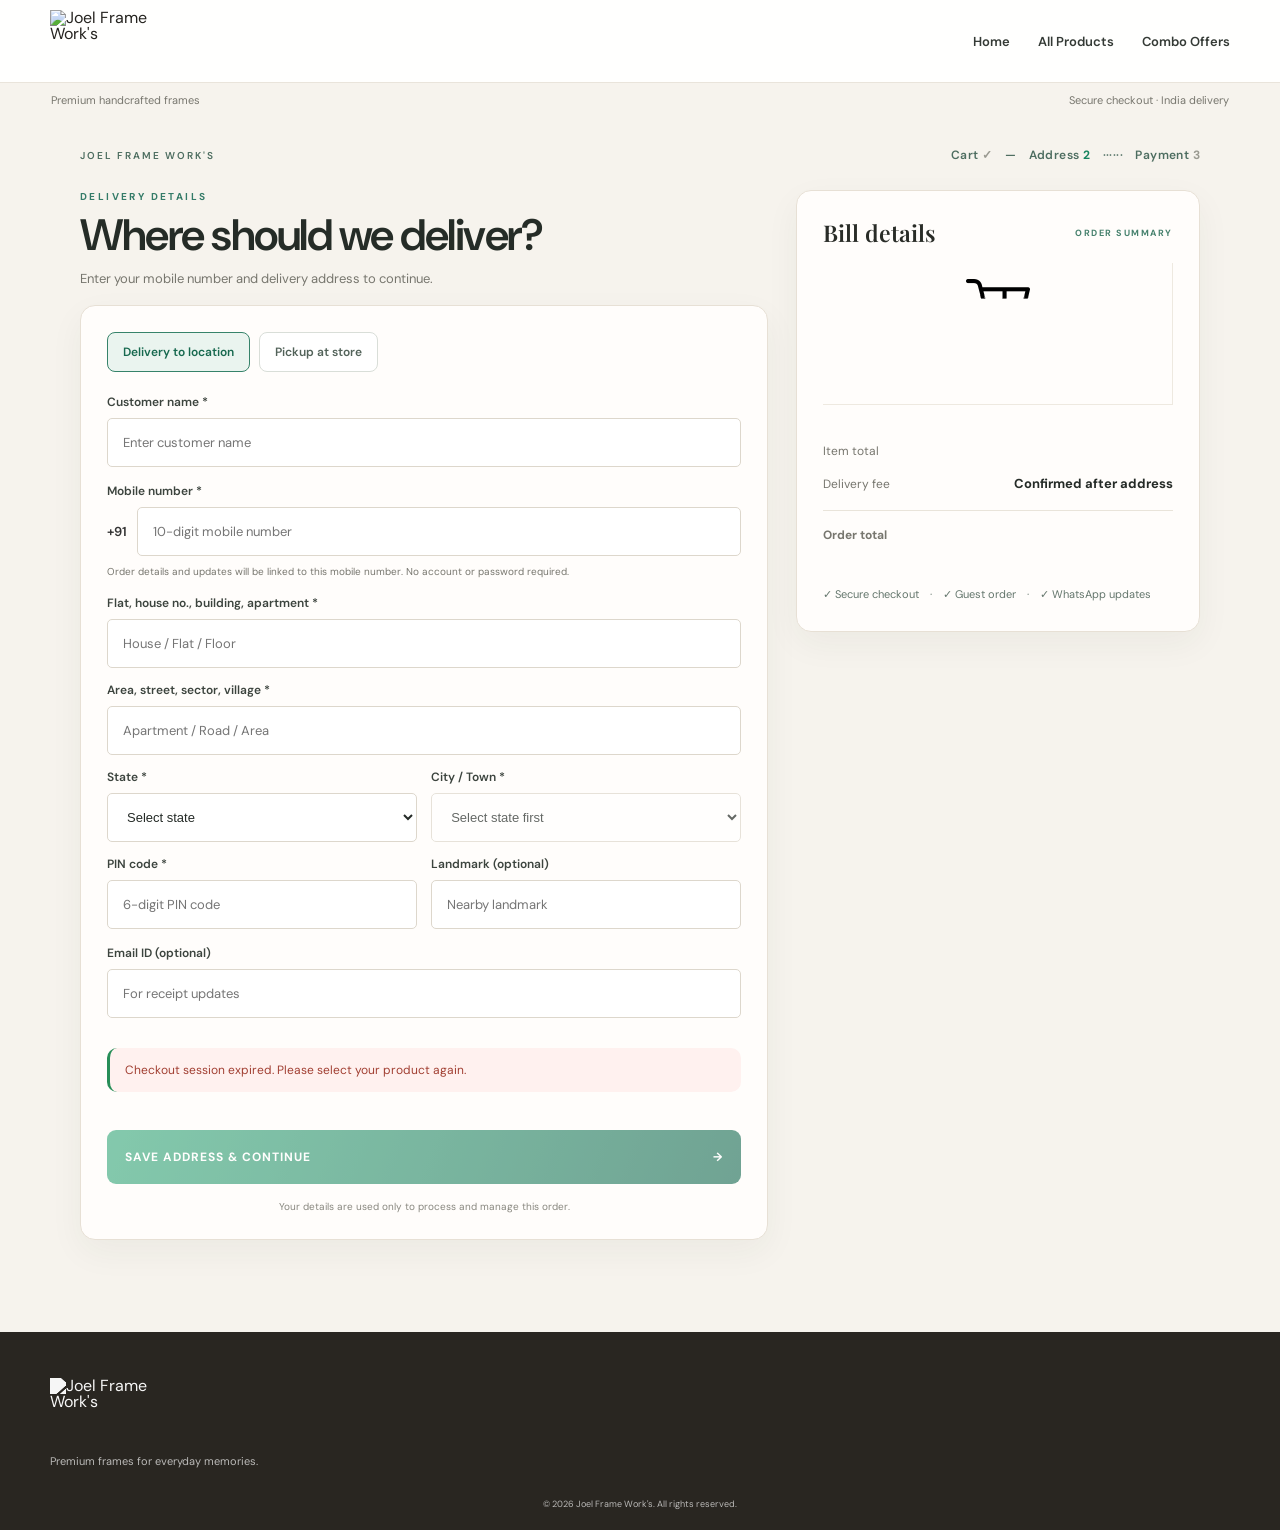
==== commit b1cc4ad2: "Remove trolley tile background and simplify checkout photo preview" ====
--- a/address.html
+++ b/address.html
@@ -1,5 +1,5 @@
 <!doctype html>
-<html lang="en"><head><meta charset="utf-8"><meta name="viewport" content="width=device-width,initial-scale=1"><title>Delivery Address | Joel Frame Work's</title><link href="https://fonts.googleapis.com/css2?family=DM+Sans:wght@400;500;600;700&family=Playfair+Display:wght@500;600;700&display=swap" rel="stylesheet"><link rel="stylesheet" href="styles.css"><link rel="stylesheet" href="framekala-section-refresh.css"><link rel="stylesheet" href="checkout-framekala.css"></head>
+<html lang="en"><head><meta charset="utf-8"><meta name="viewport" content="width=device-width,initial-scale=1"><title>Delivery Address | Joel Frame Work's</title><link href="https://fonts.googleapis.com/css2?family=DM+Sans:wght@400;500;600;700&family=Playfair+Display:wght@500;600;700&display=swap" rel="stylesheet"><link rel="stylesheet" href="styles.css"><link rel="stylesheet" href="framekala-section-refresh.css"><link rel="stylesheet" href="checkout-framekala.css?v=20261112-3"></head>
 <body class="checkout-page jfw-framekala-checkout jfw-address-checkout"><header class="site-header"><div class="container nav-wrap"><a class="brand" href="index.html"><img class="brand-logo-image" src="assets/joel-logo.png" alt="Joel Frame Work's"></a><nav class="nav"><a href="index.html">Home</a><a href="index.html#products">All Products</a><a href="index.html#combo-offers">Combo Offers</a></nav><a class="nav-cta" href="checkout.html">Back to cart</a></div></header>
 <div class="jfw-checkout-topline"><span>Premium handcrafted frames</span><span>Secure checkout · India delivery</span></div>
 <main class="checkout-main"><div class="container checkout-container">
--- a/checkout-framekala.css
+++ b/checkout-framekala.css
@@ -173,3 +173,31 @@
  .jfw-address-checkout .checkout-heading h1{font-size:34px}
 }
 @media(max-width:420px){.jfw-address-checkout .checkout-two-fields{grid-template-columns:1fr}.jfw-address-checkout .jfw-checkout-topline{flex-direction:column;gap:4px}}
+
+
+/* Final trolley mark + clean uploaded-photo preview */
+.jfw-framekala-checkout .checkout-summary-thumb,
+.jfw-framekala-checkout .checkout-summary-thumb.jfw-trolley-mark{
+  width:64px!important;height:64px!important;min-width:64px!important;flex:0 0 64px!important;
+  padding:0!important;display:grid!important;place-items:center!important;
+  background:transparent!important;background-image:none!important;border:0!important;
+  border-radius:0!important;box-shadow:none!important;color:transparent!important;
+  overflow:visible!important;
+}
+.jfw-framekala-checkout .checkout-summary-thumb img{
+  display:block!important;width:100%!important;height:100%!important;max-width:100%!important;
+  max-height:100%!important;object-fit:contain!important;opacity:1!important;
+  background:transparent!important;border:0!important;border-radius:0!important;
+  mix-blend-mode:multiply;
+}
+.jfw-framekala-checkout .jfw-selection-row{display:grid!important;grid-template-columns:minmax(220px,.78fr) minmax(260px,1.22fr)!important;gap:22px!important;align-items:center!important}
+.jfw-framekala-checkout .jfw-selection-row>.checkout-summary-product{min-width:0!important;border-bottom:0!important;padding:0!important}
+.jfw-framekala-checkout .checkout-photo-list{min-width:0!important;padding:0!important;display:flex!important;gap:10px!important;align-items:center!important;justify-content:flex-start!important;background:transparent!important;border:0!important;border-radius:0!important;box-shadow:none!important}
+.jfw-framekala-checkout .checkout-photo-row{width:100%!important;max-width:220px!important;padding:0!important;gap:6px!important;background:transparent!important;border:0!important;border-radius:0!important;box-shadow:none!important}
+.jfw-framekala-checkout .checkout-photo-row img{width:100%!important;height:190px!important;object-fit:contain!important;background:transparent!important;border:0!important;border-radius:8px!important}
+.jfw-framekala-checkout .checkout-photo-row span{font-size:10px!important;color:#77766e!important}
+@media(max-width:760px){
+ .jfw-framekala-checkout .jfw-selection-row{grid-template-columns:1fr!important;gap:16px!important}
+ .jfw-framekala-checkout .checkout-photo-row{max-width:180px!important}
+ .jfw-framekala-checkout .checkout-photo-row img{height:170px!important}
+}
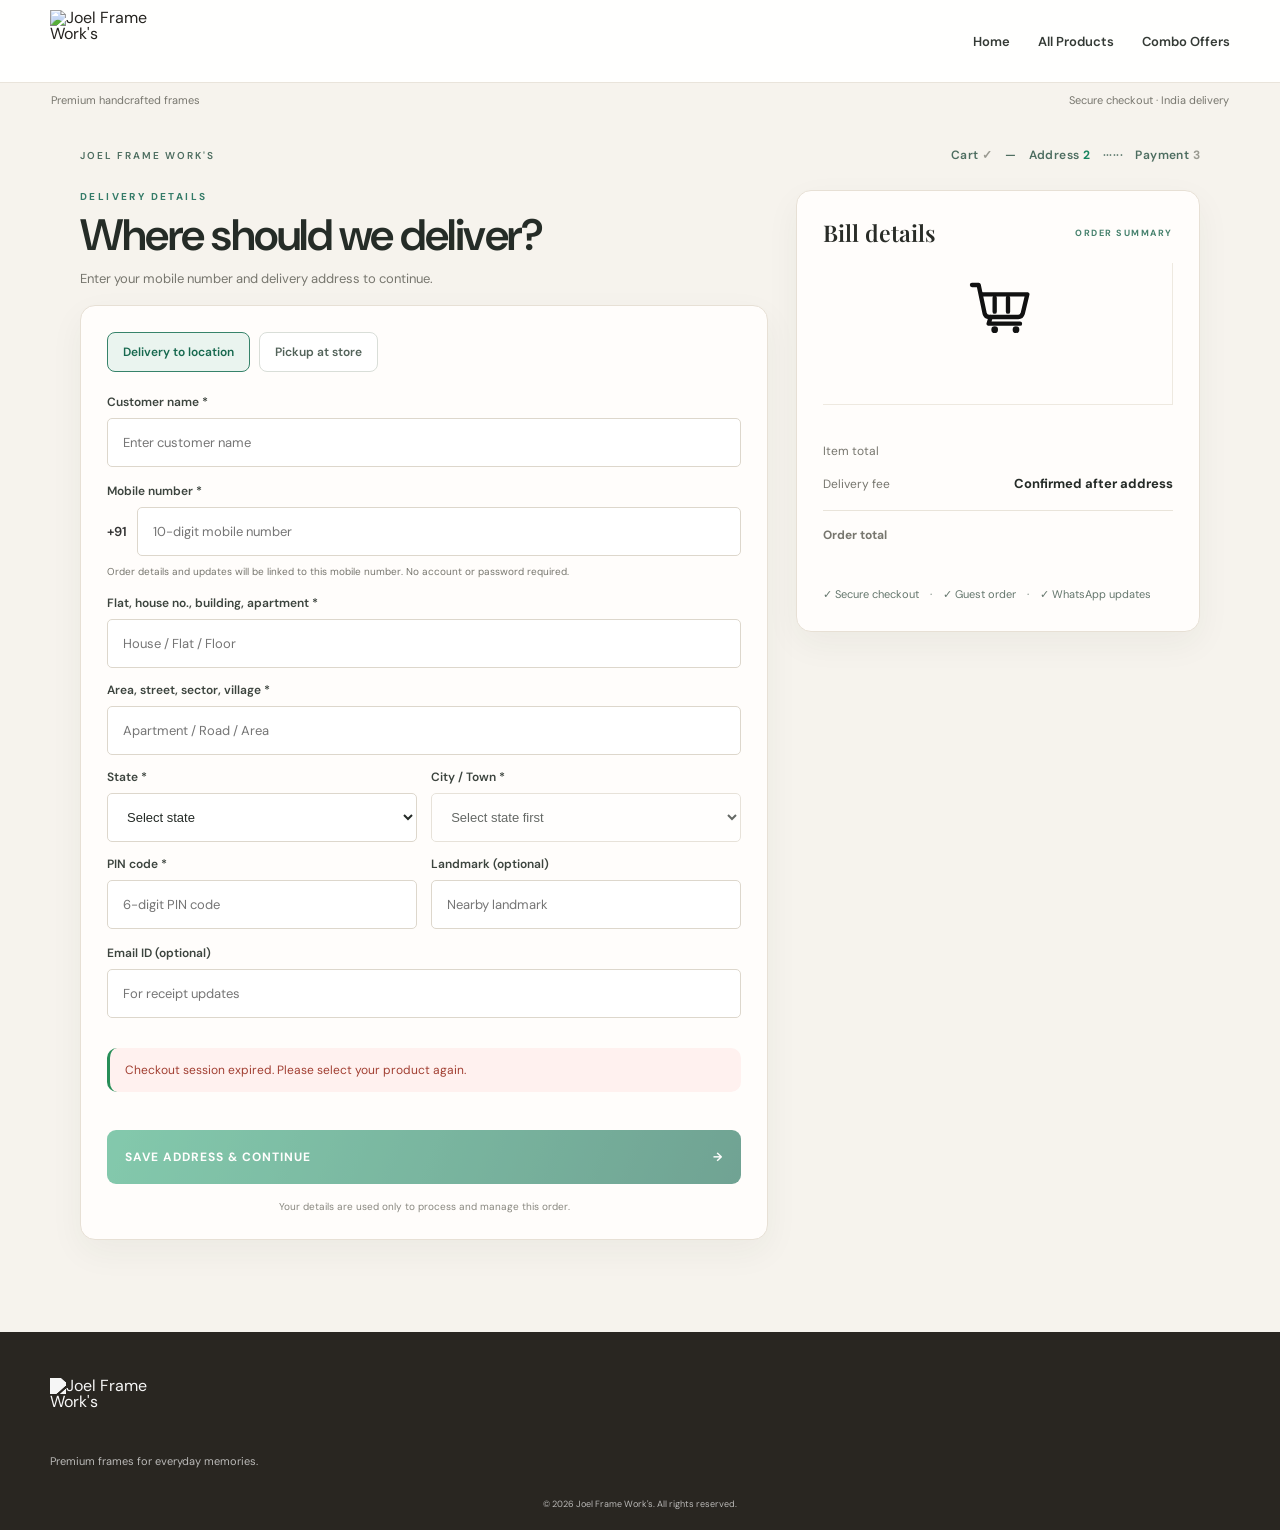
==== commit 51e31dbc: "Use full vector trolley icon on checkout summaries" ====
--- a/address.html
+++ b/address.html
@@ -23,7 +23,7 @@
 <button class="checkout-pay-button" id="saveAddressButton" type="submit">SAVE ADDRESS & CONTINUE <span>→</span></button>
 <p class="checkout-terms">Your details are used only to process and manage this order.</p>
 </form></div></section>
-<aside class="checkout-summary jfw-summary-card"><div class="checkout-card-title"><h2>Bill details</h2><span>ORDER SUMMARY</span></div><div class="checkout-summary-product"><div class="checkout-summary-thumb jfw-trolley-mark" id="addressThumb"><img src="assets/shopping-trolley-icon.png" alt="Shopping trolley"></div><div><strong id="addressItemName"></strong><small id="addressItemDescription"></small><small id="addressOrderId"></small></div></div><div class="checkout-summary-lines"><div><span>Item total</span><strong id="addressSubtotal"></strong></div><div><span>Delivery fee</span><strong>Confirmed after address</strong></div><div class="checkout-total"><span>Order total</span><strong id="addressTotal"></strong></div></div><div class="jfw-summary-assurance">✓ Secure checkout　·　✓ Guest order　·　✓ WhatsApp updates</div></aside>
+<aside class="checkout-summary jfw-summary-card"><div class="checkout-card-title"><h2>Bill details</h2><span>ORDER SUMMARY</span></div><div class="checkout-summary-product"><div class="checkout-summary-thumb jfw-trolley-mark" id="addressThumb"><img src="assets/shopping-trolley-icon.svg" alt="Shopping trolley"></div><div><strong id="addressItemName"></strong><small id="addressItemDescription"></small><small id="addressOrderId"></small></div></div><div class="checkout-summary-lines"><div><span>Item total</span><strong id="addressSubtotal"></strong></div><div><span>Delivery fee</span><strong>Confirmed after address</strong></div><div class="checkout-total"><span>Order total</span><strong id="addressTotal"></strong></div></div><div class="jfw-summary-assurance">✓ Secure checkout　·　✓ Guest order　·　✓ WhatsApp updates</div></aside>
 </div></div></main>
 <footer><div class="container footer-inner"><div><a class="brand footer-brand" href="index.html"><img class="brand-logo-image" src="assets/joel-logo.png" alt="Joel Frame Work's"></a><p>Premium frames for everyday memories.</p></div></div><p class="copyright">© 2026 Joel Frame Work's. All rights reserved.</p></footer>
 <script src="https://cdn.jsdelivr.net/npm/@supabase/supabase-js@2"></script><script src="supabase-config.js"></script><script src="order-notifications.js"></script><script src="address.js"></script></body></html>
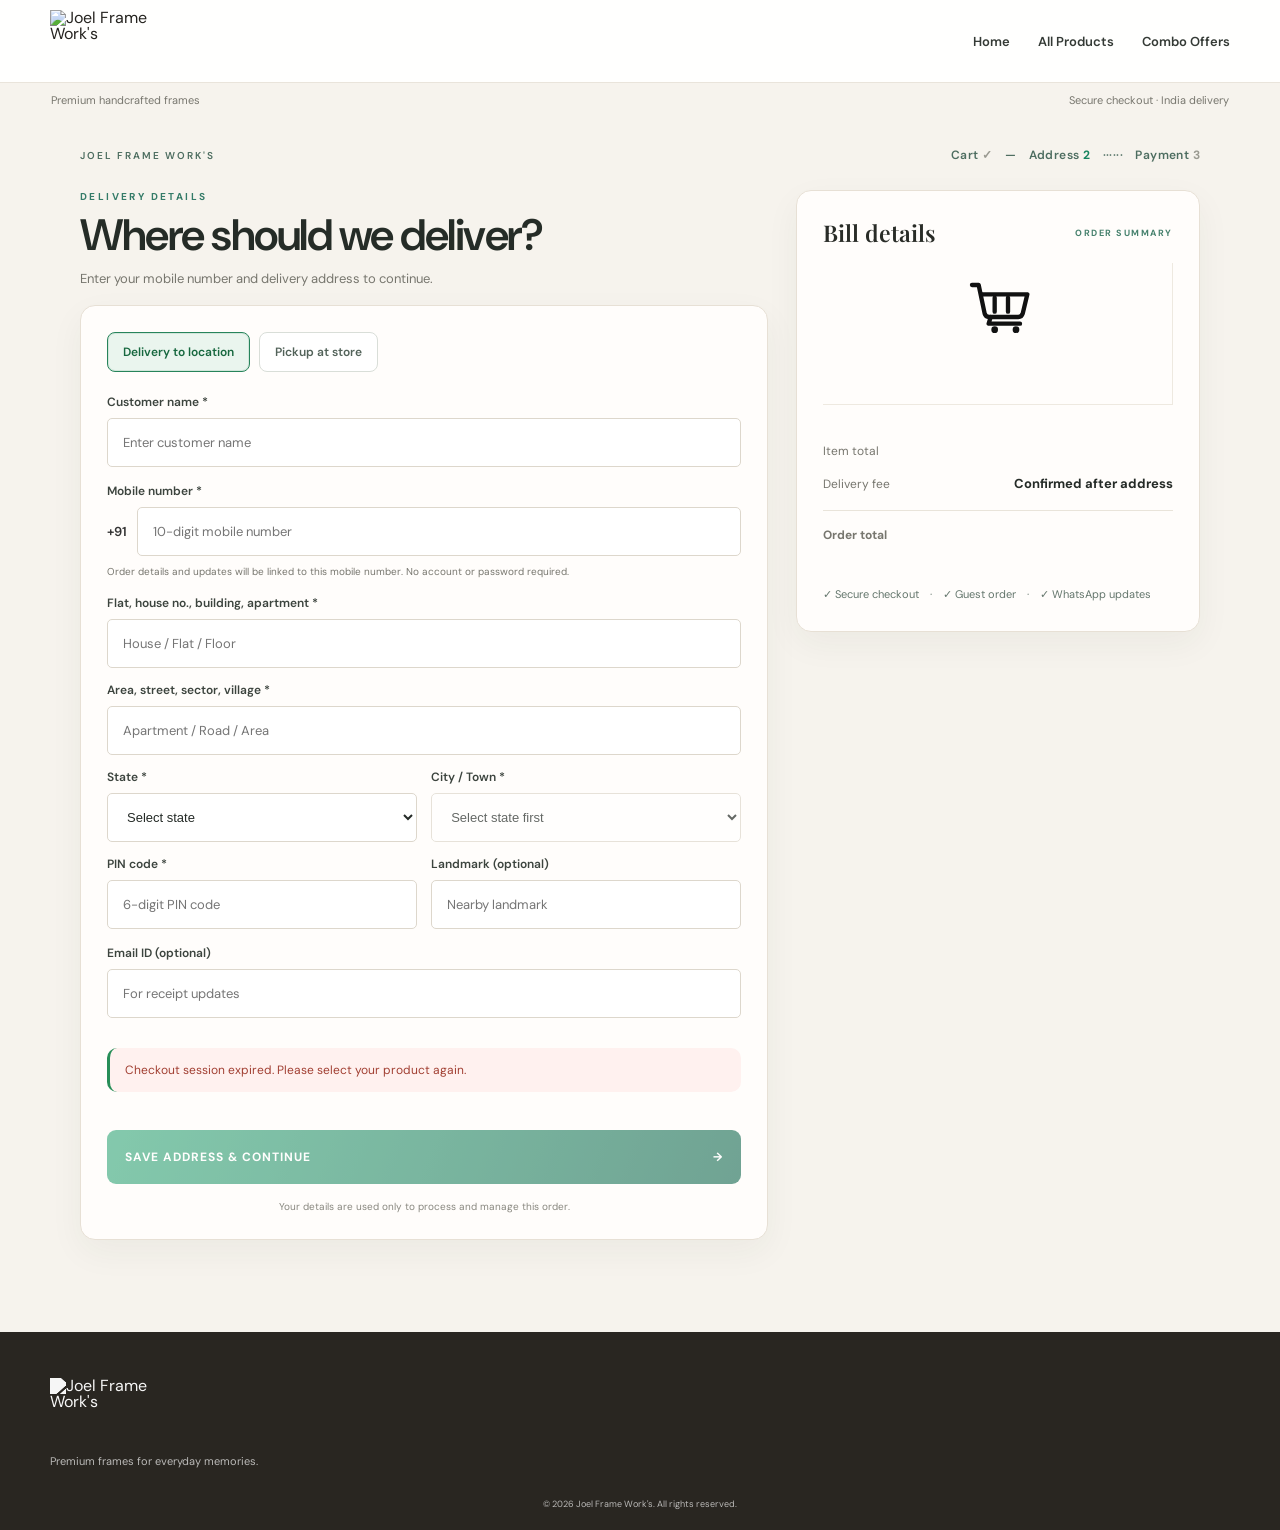
==== commit 9c9492a8: "Show store address and pickup instructions in address checkout" ====
--- a/address.html
+++ b/address.html
@@ -17,8 +17,14 @@
 <div class="checkout-two-fields jfw-location-fields"><label>State *<select id="customerState" required><option value="">Select state</option></select></label><label>City / Town *<select id="customerCity" required disabled><option value="">Select state first</option></select></label></div>
 <div class="checkout-two-fields jfw-location-fields"><label>PIN code *<input id="customerPincode" required inputmode="numeric" maxlength="6" pattern="[0-9]{6}" autocomplete="postal-code" placeholder="6-digit PIN code"></label><label>Landmark (optional)<input id="customerLandmark" placeholder="Nearby landmark"></label></div>
 </div>
-<div id="pickupNote" class="jfw-pickup-note" hidden><strong>Store pickup selected</strong><span>We will contact you on WhatsApp with pickup confirmation and collection details.</span></div>
-<label>Email ID (optional)<input id="customerEmail" type="email" autocomplete="email" placeholder="For receipt updates"></label>
+<div id="pickupNote" class="jfw-pickup-note" hidden>
+<strong>Store pickup selected</strong>
+<span class="pickup-store-message">You only need to enter your name and mobile number. Your order will be ready for collection after our team confirms it with you.</span>
+<div class="pickup-store-address"><b>Joel Frame Work's – Store Address</b><span>MUTHOOT FINANCE LTD, 73, Kamarajar Road, Guruswamy Nagar, Anakaputhur, Tambaram, Tamil Nadu 600075.</span></div>
+<a href="https://maps.app.goo.gl/PSeZE3p6gQerkMmG9" target="_blank" rel="noopener noreferrer">View store location on Google Maps ↗</a>
+<small>Please wait for our WhatsApp confirmation before visiting the store.</small>
+</div>
+<div id="emailFieldGroup"><label>Email ID (optional)<input id="customerEmail" type="email" autocomplete="email" placeholder="For receipt updates"></label></div>
 <div id="addressStatus" class="checkout-status" hidden></div>
 <button class="checkout-pay-button" id="saveAddressButton" type="submit">SAVE ADDRESS & CONTINUE <span>→</span></button>
 <p class="checkout-terms">Your details are used only to process and manage this order.</p>
--- a/styles.css
+++ b/styles.css
@@ -2489,4 +2489,230 @@
  .combo-offers-section .combo-offer-grid.carousel-track>.combo-offer-card{
   flex-basis:78%!important;width:78%!important;max-width:330px!important;
  }
-}+}
+/* Joel Frame Work product-page redesign — desktop + mobile */
+.frame-product-page{
+  background:#f8f6f0;
+  color:#252a25;
+}
+.frame-product-page .site-header{
+  position:sticky;top:0;z-index:50;
+  background:rgba(250,248,243,.92);
+  border-bottom:1px solid #e9e4da;
+  backdrop-filter:blur(18px);
+}
+.frame-product-page .nav-wrap{min-height:82px;height:82px;gap:28px}
+.frame-product-page .brand-logo-image{width:142px;max-height:64px;object-fit:contain}
+.frame-product-page .nav{gap:30px}
+.frame-product-page .nav a{font-size:13px;font-weight:600;color:#303830}
+.frame-product-page .nav a.active{color:#17683f}
+.frame-product-page .nav-cta{
+  border:1px solid #d5e5d8;border-radius:999px;background:#fff;
+  color:#17683f;padding:11px 17px;font-size:11px;font-weight:700
+}
+.frame-product-page .frame-product-main{padding:30px 0 72px;background:#f8f6f0}
+.frame-product-page .product-breadcrumb{margin:0 0 20px;color:#85867d;font-size:11px}
+.frame-product-page .product-breadcrumb a{color:#65766a}
+.frame-product-page .frame-product-layout{
+  display:grid;grid-template-columns:minmax(0,1.08fr) minmax(420px,.92fr);
+  gap:clamp(28px,4vw,62px);align-items:start
+}
+.frame-product-page .frame-product-gallery{
+  position:sticky;top:112px;display:grid;
+  grid-template-columns:76px minmax(0,1fr);gap:14px;align-items:start
+}
+.frame-product-page .frame-product-thumbs{display:grid;gap:10px}
+.frame-product-page .frame-product-thumb{
+  width:76px;height:88px;padding:5px;border:1px solid #dedbd3;
+  border-radius:12px;background:#fff;cursor:pointer;overflow:hidden;
+  transition:border-color .22s,transform .22s,box-shadow .22s
+}
+.frame-product-page .frame-product-thumb:hover{transform:translateY(-2px);border-color:#7da58a}
+.frame-product-page .frame-product-thumb.active{
+  border:2px solid #17683f;box-shadow:0 4px 13px rgba(23,104,63,.12)
+}
+.frame-product-page .frame-product-thumb img{width:100%;height:100%;object-fit:contain}
+.frame-product-page .frame-product-main-image{
+  height:min(690px,72vh);min-height:490px;aspect-ratio:4/5;
+  overflow:hidden;border-radius:20px;background:#eeece6;
+  box-shadow:0 18px 42px rgba(48,54,44,.10)
+}
+.frame-product-page .frame-product-main-image img{
+  display:block;width:100%;height:100%;object-fit:contain;
+  transition:transform .55s cubic-bezier(.2,.75,.25,1)
+}
+.frame-product-page .frame-product-main-image:hover img{transform:scale(1.025)}
+.frame-product-page .frame-product-info{
+  padding:8px 0 0;min-width:0
+}
+.frame-product-page .frame-product-info>.eyebrow{
+  margin:0 0 8px;color:#17683f;font-size:10px;
+  font-weight:800;letter-spacing:2.4px
+}
+.frame-product-page .frame-product-info h1{
+  margin:0 0 10px;color:#222923;
+  font:600 clamp(34px,3.4vw,48px)/1.08 'DM Sans',sans-serif;
+  letter-spacing:-1.7px
+}
+.frame-product-page .frame-product-price{
+  color:#075b2d;font-size:34px;font-weight:800;letter-spacing:-1px
+}
+.frame-product-page .frame-product-tax{margin:2px 0 13px;color:#7b7d74;font-size:11px}
+.frame-product-page .frame-product-description{margin:12px 0 22px;color:#666b64;font-size:14px;line-height:1.6}
+.frame-product-page .frame-product-option{margin:20px 0}
+.frame-product-page .frame-product-option>strong{
+  display:block;margin:0 0 10px;color:#262c27;font-size:14px;font-weight:800
+}
+.frame-product-page .frame-size-options{
+  display:grid;grid-template-columns:repeat(3,minmax(0,1fr));gap:9px
+}
+.frame-product-page .frame-size-option{
+  min-width:0;min-height:48px;padding:10px 8px;border:1px solid #d2d1ca;
+  border-radius:11px;background:rgba(255,255,255,.76);color:#252a25;
+  font:700 12px 'DM Sans',sans-serif;cursor:pointer;
+  transition:all .2s ease
+}
+.frame-product-page .frame-size-option:hover{border-color:#43815b;transform:translateY(-1px)}
+.frame-product-page .frame-size-option.active{
+  border-color:#075b2d;background:linear-gradient(135deg,#075b2d,#087b3c);
+  color:#fff;box-shadow:0 7px 15px rgba(7,91,45,.18)
+}
+.frame-product-page .frame-product-benefits{
+  display:grid;grid-template-columns:repeat(3,minmax(0,1fr));gap:0;
+  list-style:none;margin:22px 0 18px;padding:0
+}
+.frame-product-page .frame-product-benefits li{
+  display:flex;align-items:center;justify-content:center;gap:8px;
+  min-height:48px;padding:5px 9px;border-right:1px solid #e0ded6;
+  color:#33523d;font-size:11px;font-weight:700;text-align:center;line-height:1.35
+}
+.frame-product-page .frame-product-benefits li:last-child{border-right:0}
+.frame-product-page .frame-product-benefits li:before{
+  content:"✓";display:grid;place-items:center;flex:0 0 22px;width:22px;height:22px;
+  border:1.5px solid #17683f;border-radius:50%;color:#17683f;font-size:12px
+}
+.frame-product-page .frame-product-help{margin:10px 0;color:#818279;font-size:11px;line-height:1.5}
+.frame-product-page .frame-order-details{
+  margin:18px 0 0;padding:20px;border:1px solid #e2ded5;border-radius:16px;
+  background:rgba(255,255,255,.82);box-shadow:0 9px 24px rgba(49,56,45,.045)
+}
+.frame-product-page .frame-order-details h2{
+  margin:0 0 14px;color:#252a25;font:600 22px 'Playfair Display',serif
+}
+.frame-product-page .frame-order-details label{
+  display:flex;align-items:center;justify-content:space-between;gap:12px;
+  padding:12px 13px;border:1px solid #dcded5;border-radius:12px;
+  background:#fff;color:#26332a;font-size:12px;font-weight:700
+}
+.frame-product-page .frame-order-details input[type=file]{
+  width:min(65%,340px);min-width:0;padding:8px;border:0;border-radius:8px;
+  background:#eef5e9;color:#245d35;font:600 11px 'DM Sans',sans-serif
+}
+.frame-product-page .frame-order-details .frame-product-help{margin:9px 0 13px}
+.frame-product-page .frame-whatsapp-order{
+  width:100%;min-height:58px;display:flex;align-items:center;justify-content:space-between;
+  padding:0 20px;border:1px solid rgba(255,255,255,.55);border-radius:14px;
+  background:linear-gradient(120deg,#36a879 0%,#13834f 52%,#075b2d 100%);
+  color:#fff;font:800 14px 'DM Sans',sans-serif;letter-spacing:.2px;
+  box-shadow:0 12px 24px rgba(7,91,45,.2),inset 0 1px 0 rgba(255,255,255,.45);
+  cursor:pointer;transition:transform .22s ease,box-shadow .22s ease,filter .22s ease
+}
+.frame-product-page .frame-whatsapp-order:after{content:"→";font-size:23px;transition:transform .22s ease}
+.frame-product-page .frame-whatsapp-order:hover{
+  transform:translateY(-2px);filter:saturate(1.08);
+  box-shadow:0 17px 30px rgba(7,91,45,.27),inset 0 1px 0 rgba(255,255,255,.55)
+}
+.frame-product-page .frame-whatsapp-order:hover:after{transform:translateX(4px)}
+.frame-product-page .frame-whatsapp-order:active{transform:translateY(0) scale(.995)}
+.frame-product-page .frame-whatsapp-order:disabled{opacity:.65;cursor:wait;transform:none}
+.frame-product-page .order-status{margin-top:12px}
+.frame-product-page footer{background:#f2eee5}
+.frame-product-page .social-float,.frame-product-page .float-google-review{z-index:30}
+@media(max-width:900px){
+ .frame-product-page .frame-product-layout{grid-template-columns:minmax(0,1fr) minmax(330px,.9fr);gap:24px}
+ .frame-product-page .frame-product-gallery{grid-template-columns:58px minmax(0,1fr);gap:9px}
+ .frame-product-page .frame-product-thumb{width:58px;height:68px}
+ .frame-product-page .frame-product-main-image{min-height:420px}
+ .frame-product-page .frame-product-info h1{font-size:34px}
+}
+@media(max-width:620px){
+ .frame-product-page .site-header{position:sticky;top:0}
+ .frame-product-page .nav-wrap{height:66px;min-height:66px;display:grid;grid-template-columns:42px 1fr 42px;align-items:center;gap:8px}
+ .frame-product-page .brand{grid-column:2;grid-row:1;justify-self:center}
+ .frame-product-page .brand-logo-image{width:112px;max-height:52px}
+ .frame-product-page .menu{grid-column:1;grid-row:1;display:flex;align-items:center;justify-content:center;width:40px;height:40px;font-size:0;color:#1d2921}
+ .frame-product-page .menu:before{content:"☰";font-size:25px}
+ .frame-product-page .nav{display:none!important}
+ .frame-product-page .nav-cta{grid-column:3;grid-row:1;width:40px;height:40px;padding:0;display:grid;place-items:center;font-size:0;border-radius:50%;background:#fff}
+ .frame-product-page .nav-cta:before{content:"🛒";font-size:18px}
+ .frame-product-page .frame-product-main{padding:14px 0 28px}
+ .frame-product-page .product-breadcrumb{margin:0 0 10px;font-size:9px}
+ .frame-product-page .frame-product-layout{display:flex;flex-direction:column;gap:14px}
+ .frame-product-page .frame-product-gallery{
+   position:static;width:100%;grid-template-columns:58px minmax(0,1fr);gap:9px;order:0
+ }
+ .frame-product-page .frame-product-thumbs{display:grid;gap:7px;align-content:start}
+ .frame-product-page .frame-product-thumb{width:58px;height:65px;padding:3px;border-radius:9px}
+ .frame-product-page .frame-product-main-image{
+   width:100%;height:auto;min-height:0;aspect-ratio:1.08/1;
+   border-radius:15px;box-shadow:0 10px 24px rgba(48,54,44,.09)
+ }
+ .frame-product-page .frame-product-main-image img{object-fit:contain}
+ .frame-product-page .frame-product-info{display:contents}
+ .frame-product-page .frame-product-info>.eyebrow{order:1;margin:0;color:#17683f;font-size:9px;letter-spacing:2px}
+ .frame-product-page .frame-product-info h1{
+   order:2;margin:-8px 0 0;font-size:clamp(25px,6.6vw,34px);
+   line-height:1.06;letter-spacing:-1px
+ }
+ .frame-product-page .frame-product-price{order:3;font-size:28px;line-height:1}
+ .frame-product-page .frame-product-tax{order:4;margin:-7px 0 0;font-size:9px}
+ .frame-product-page .frame-product-description{order:5;margin:0;font-size:11px;line-height:1.45}
+ .frame-product-page .frame-product-option{order:6;width:100%;margin:0}
+ .frame-product-page .frame-product-option>strong{font-size:12px;margin-bottom:7px}
+ .frame-product-page .frame-size-options{grid-template-columns:repeat(3,minmax(0,1fr));gap:7px}
+ .frame-product-page .frame-size-option{min-height:39px;padding:7px 3px;border-radius:9px;font-size:10px}
+ .frame-product-page .frame-product-benefits{
+   order:7;width:100%;grid-template-columns:repeat(3,minmax(0,1fr));margin:0
+ }
+ .frame-product-page .frame-product-benefits li{
+   min-height:39px;gap:4px;padding:3px 4px;font-size:9px
+ }
+ .frame-product-page .frame-product-benefits li:before{width:17px;height:17px;flex-basis:17px;font-size:9px}
+ .frame-product-page .frame-product-help{order:8;margin:0;font-size:9px}
+ .frame-product-page .frame-order-details{
+   order:9;width:100%;margin:0;padding:11px;border-radius:13px;
+   box-shadow:0 5px 16px rgba(49,56,45,.04)
+ }
+ .frame-product-page .frame-order-details h2{font-size:17px;margin:0 0 8px}
+ .frame-product-page .frame-order-details label{
+   gap:8px;padding:8px 9px;border-radius:9px;font-size:10px
+ }
+ .frame-product-page .frame-order-details input[type=file]{
+   width:67%;padding:6px;font-size:9px
+ }
+ .frame-product-page .frame-order-details .frame-product-help{font-size:8px;margin:5px 0 8px}
+ .frame-product-page .frame-whatsapp-order{
+   min-height:49px;padding:0 14px;border-radius:11px;font-size:12px
+ }
+ .frame-product-page .frame-whatsapp-order:after{font-size:20px}
+ .frame-product-page footer{display:none}
+ .frame-product-page .social-float,.frame-product-page .float-google-review{display:none!important}
+}
+@media(max-width:390px){
+ .frame-product-page .frame-product-main{padding-top:10px}
+ .frame-product-page .frame-product-layout{gap:10px}
+ .frame-product-page .frame-product-gallery{grid-template-columns:49px minmax(0,1fr);gap:7px}
+ .frame-product-page .frame-product-thumb{width:49px;height:56px}
+ .frame-product-page .frame-product-main-image{aspect-ratio:1.12/1}
+ .frame-product-page .frame-product-info h1{font-size:25px}
+ .frame-product-page .frame-product-option>strong{font-size:11px}
+ .frame-product-page .frame-size-option{min-height:36px;font-size:9px}
+ .frame-product-page .frame-order-details{padding:9px}
+ .frame-product-page .frame-whatsapp-order{min-height:45px}
+}
+@media(prefers-reduced-motion:reduce){
+ .frame-product-page .frame-product-main-image img,
+ .frame-product-page .frame-product-thumb,
+ .frame-product-page .frame-size-option,
+ .frame-product-page .frame-whatsapp-order{transition:none!important}
+}
--- a/checkout-framekala.css
+++ b/checkout-framekala.css
@@ -201,3 +201,125 @@
  .jfw-framekala-checkout .checkout-photo-row{max-width:180px!important}
  .jfw-framekala-checkout .checkout-photo-row img{height:170px!important}
 }
+
+
+/* Mobile-only compact delivery checkout. Desktop layout remains unchanged. */
+@media(max-width:760px){
+  .jfw-address-checkout .site-header{position:relative}
+  .jfw-address-checkout .nav-wrap{height:60px;min-height:60px;padding:6px 0;flex-wrap:nowrap}
+  .jfw-address-checkout .nav{display:none!important}
+  .jfw-address-checkout .brand-logo-image{width:96px;max-width:96px;max-height:46px}
+  .jfw-address-checkout .nav-cta{display:inline-flex;margin-left:auto;padding:8px 11px;font-size:9px}
+  .jfw-address-checkout .jfw-checkout-topline{display:none}
+  .jfw-address-checkout .checkout-main{padding:13px 0 22px!important}
+  .jfw-address-checkout .jfw-checkout-brandline{
+    display:flex;flex-direction:row;align-items:center;justify-content:space-between;
+    gap:8px;margin:0 0 12px;font-size:9px;line-height:1.3
+  }
+  .jfw-address-checkout .jfw-checkout-brandline>span:first-child{font-size:8px;letter-spacing:1.1px}
+  .jfw-address-checkout .jfw-checkout-brandline>span:last-child{font-size:9px;white-space:nowrap}
+  .jfw-address-checkout .jfw-address-layout{display:flex;flex-direction:column;gap:10px}
+  .jfw-address-checkout .checkout-left{display:contents}
+  .jfw-address-checkout .checkout-heading{order:0;margin:0 0 2px!important}
+  .jfw-address-checkout .checkout-heading .eyebrow{font-size:8px;letter-spacing:1.7px;margin-bottom:5px}
+  .jfw-address-checkout .checkout-heading h1{font-size:clamp(25px,6vw,31px)!important;line-height:1.08;letter-spacing:-.8px;margin:0 0 5px}
+  .jfw-address-checkout .checkout-heading>p:last-child{font-size:11px;line-height:1.4;margin:0}
+  .jfw-address-checkout .jfw-summary-card{
+    order:1;position:static;padding:11px 13px!important;border-radius:12px;
+    width:100%;box-shadow:0 5px 16px rgba(48,53,43,.045)
+  }
+  .jfw-address-checkout .jfw-summary-card .checkout-card-title{margin:0 0 7px}
+  .jfw-address-checkout .jfw-summary-card .checkout-card-title h2{font-size:16px}
+  .jfw-address-checkout .jfw-summary-card .checkout-card-title>span{font-size:7px;letter-spacing:1px}
+  .jfw-address-checkout .jfw-summary-card .checkout-summary-product{
+    display:flex;align-items:center;gap:10px;padding:0;margin:0;border:0;min-height:0
+  }
+  .jfw-address-checkout .jfw-summary-card .checkout-summary-thumb,
+  .jfw-address-checkout .jfw-summary-card .checkout-summary-thumb.jfw-trolley-mark{
+    width:38px!important;height:38px!important;min-width:38px!important;flex:0 0 38px!important
+  }
+  .jfw-address-checkout .jfw-summary-card .checkout-summary-thumb img{width:100%;height:100%;object-fit:contain}
+  .jfw-address-checkout .jfw-summary-card .checkout-summary-product>div:last-child{min-width:0;flex:1}
+  .jfw-address-checkout .jfw-summary-card .checkout-summary-product strong{font-size:11px;line-height:1.3}
+  .jfw-address-checkout .jfw-summary-card .checkout-summary-product small{font-size:9px;margin-top:2px}
+  .jfw-address-checkout .jfw-summary-card #addressOrderId{display:none}
+  .jfw-address-checkout .jfw-summary-card .checkout-summary-lines{display:flex;align-items:center;justify-content:flex-end;margin-top:-31px;gap:0}
+  .jfw-address-checkout .jfw-summary-card .checkout-summary-lines>div{display:none}
+  .jfw-address-checkout .jfw-summary-card .checkout-summary-lines>.checkout-total{
+    display:flex;align-items:center;gap:5px;border:0;padding:0;margin:0
+  }
+  .jfw-address-checkout .jfw-summary-card .checkout-summary-lines .checkout-total span{font-size:9px}
+  .jfw-address-checkout .jfw-summary-card .checkout-summary-lines .checkout-total strong{font-size:17px}
+  .jfw-address-checkout .jfw-summary-assurance{display:none}
+  .jfw-address-checkout .jfw-address-card{order:2;width:100%;padding:12px!important;border-radius:12px;box-shadow:0 5px 16px rgba(48,53,43,.04)}
+  .jfw-address-checkout .jfw-delivery-toggle{gap:7px;margin-bottom:10px}
+  .jfw-address-checkout .jfw-delivery-toggle button{flex:1;min-width:0;padding:9px 6px;font-size:10px;border-radius:7px}
+  .jfw-address-checkout .jfw-address-form{gap:9px}
+  .jfw-address-checkout .jfw-address-form label{gap:4px;font-size:10px}
+  .jfw-address-checkout .jfw-address-form input,
+  .jfw-address-checkout .jfw-address-form select{min-height:39px;padding:0 10px;border-radius:7px;font-size:11px}
+  .jfw-address-checkout .jfw-phone-field{gap:7px}
+  .jfw-address-checkout .jfw-phone-field>span{font-size:11px}
+  .jfw-address-checkout .jfw-field-hint{display:none}
+  .jfw-address-checkout .jfw-delivery-fields{
+    display:grid;grid-template-columns:repeat(2,minmax(0,1fr));gap:8px
+  }
+  .jfw-address-checkout .jfw-delivery-fields>label:nth-child(-n+2){grid-column:1/-1}
+  .jfw-address-checkout .jfw-delivery-fields .checkout-two-fields{display:contents}
+  .jfw-address-checkout .jfw-pickup-note{padding:10px;font-size:10px}
+  .jfw-address-checkout .jfw-address-form>label:has(#customerEmail){display:none}
+  .jfw-address-checkout #saveAddressButton{
+    min-height:46px;padding:0 14px;border-radius:9px;font-size:11px;
+    background:linear-gradient(120deg,#38ad7c 0%,#16845e 52%,#105f49 100%);
+    box-shadow:0 8px 17px rgba(22,132,94,.2),inset 0 1px 0 rgba(255,255,255,.5);
+    transition:transform .2s ease,box-shadow .2s ease
+  }
+  .jfw-address-checkout #saveAddressButton:active{transform:translateY(1px)}
+  .jfw-address-checkout .checkout-terms{display:none}
+  .jfw-address-checkout footer{display:none}
+}
+@media(max-width:390px){
+  .jfw-address-checkout .jfw-checkout-brandline>span:first-child{display:none}
+  .jfw-address-checkout .jfw-checkout-brandline{justify-content:flex-end}
+  .jfw-address-checkout .checkout-heading h1{font-size:26px!important}
+  .jfw-address-checkout .jfw-address-card{padding:10px!important}
+  .jfw-address-checkout .jfw-delivery-fields{gap:7px}
+}
+
+
+/* Address checkout: conditional store-pickup presentation */
+.jfw-address-checkout .jfw-pickup-note{
+ display:grid;gap:10px;margin:16px 0 8px;padding:18px 19px;
+ border:1px solid #d8e8dc;border-radius:14px;
+ background:linear-gradient(145deg,#f3faf4,#fff);
+ color:#27372c;box-shadow:0 8px 22px rgba(31,92,55,.06)
+}
+.jfw-address-checkout .jfw-pickup-note[hidden]{display:none!important}
+.jfw-address-checkout .jfw-pickup-note strong{
+ color:#17683f;font-size:13px;font-weight:800;letter-spacing:.2px
+}
+.jfw-address-checkout .jfw-pickup-note .pickup-store-address{
+ display:block;color:#4e5c51;font-size:12px;line-height:1.65
+}
+.jfw-address-checkout .jfw-pickup-note .pickup-store-address b{
+ display:block;margin-bottom:4px;color:#29372d;font-size:11px
+}
+.jfw-address-checkout .jfw-pickup-note a{
+ display:inline-flex;align-items:center;justify-content:center;gap:7px;
+ width:max-content;max-width:100%;padding:9px 13px;border:1px solid #c9dfcf;
+ border-radius:8px;background:#fff;color:#17683f;text-decoration:none;
+ font-size:11px;font-weight:800;transition:background .2s,transform .2s
+}
+.jfw-address-checkout .jfw-pickup-note a:hover{background:#eaf5ed;transform:translateY(-1px)}
+.jfw-address-checkout #emailFieldGroup[hidden]{display:none!important}
+.jfw-address-checkout .jfw-delivery-toggle button{transition:background .2s,border-color .2s,color .2s,box-shadow .2s}
+.jfw-address-checkout .jfw-delivery-toggle button.active{
+ border-color:#27845b!important;background:#eaf5ee!important;color:#17683f!important;
+ box-shadow:inset 0 0 0 1px #27845b22
+}
+@media(max-width:620px){
+ .jfw-address-checkout .jfw-pickup-note{gap:8px;margin:12px 0 6px;padding:14px;border-radius:12px}
+ .jfw-address-checkout .jfw-pickup-note strong{font-size:12px}
+ .jfw-address-checkout .jfw-pickup-note .pickup-store-address{font-size:11px}
+ .jfw-address-checkout .jfw-pickup-note a{width:100%;min-height:40px}
+}
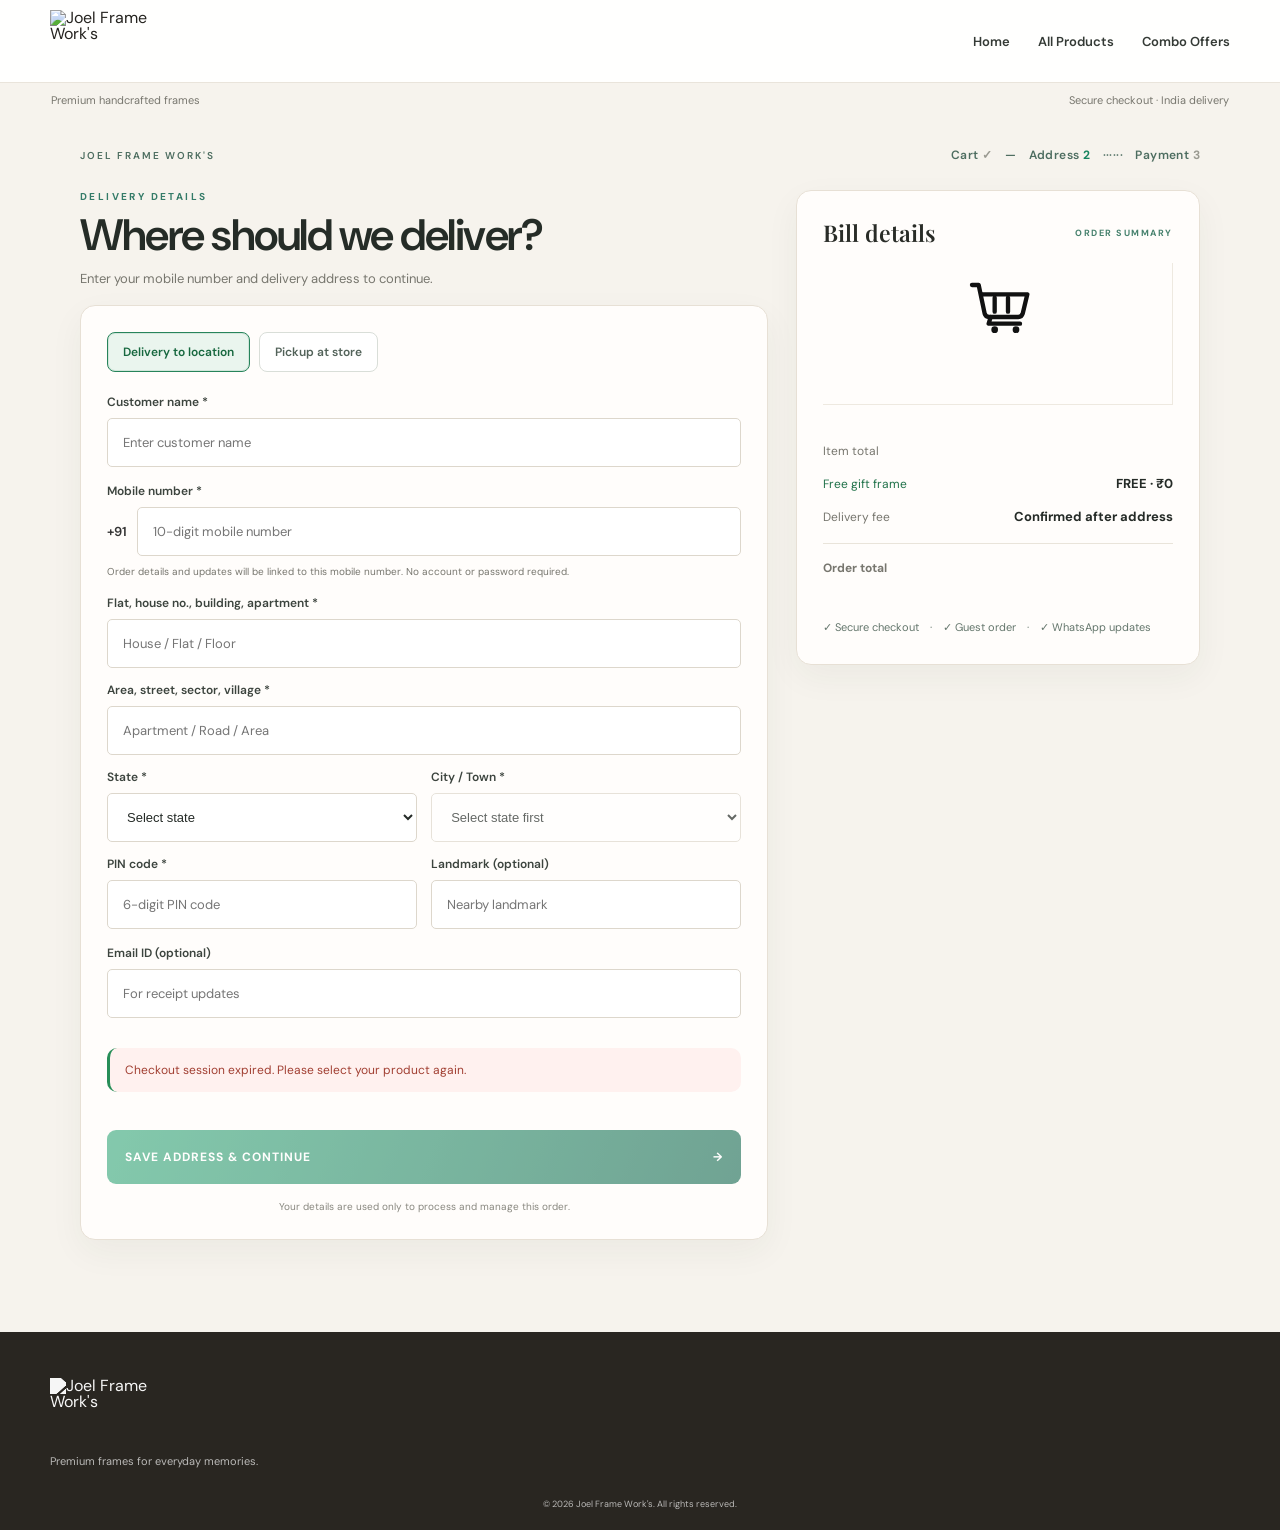
==== commit 9027b5c0: "Show free gift in delivery bill summary" ====
--- a/address.html
+++ b/address.html
@@ -29,7 +29,7 @@
 <button class="checkout-pay-button" id="saveAddressButton" type="submit">SAVE ADDRESS & CONTINUE <span>→</span></button>
 <p class="checkout-terms">Your details are used only to process and manage this order.</p>
 </form></div></section>
-<aside class="checkout-summary jfw-summary-card"><div class="checkout-card-title"><h2>Bill details</h2><span>ORDER SUMMARY</span></div><div class="checkout-summary-product"><div class="checkout-summary-thumb jfw-trolley-mark" id="addressThumb"><img src="assets/shopping-trolley-icon.svg" alt="Shopping trolley"></div><div><strong id="addressItemName"></strong><small id="addressItemDescription"></small><small id="addressOrderId"></small></div></div><div class="checkout-summary-lines"><div><span>Item total</span><strong id="addressSubtotal"></strong></div><div><span>Delivery fee</span><strong>Confirmed after address</strong></div><div class="checkout-total"><span>Order total</span><strong id="addressTotal"></strong></div></div><div class="jfw-summary-assurance">✓ Secure checkout　·　✓ Guest order　·　✓ WhatsApp updates</div></aside>
+<aside class="checkout-summary jfw-summary-card"><div class="checkout-card-title"><h2>Bill details</h2><span>ORDER SUMMARY</span></div><div class="checkout-summary-product"><div class="checkout-summary-thumb jfw-trolley-mark" id="addressThumb"><img src="assets/shopping-trolley-icon.svg" alt="Shopping trolley"></div><div><strong id="addressItemName"></strong><small id="addressItemDescription"></small><small id="addressOrderId"></small></div></div><div class="checkout-summary-lines"><div><span>Item total</span><strong id="addressSubtotal"></strong></div><div id="addressFreeGiftLine" hidden><span id="addressFreeGiftLabel">Free gift frame</span><strong>FREE · ₹0</strong></div><div><span>Delivery fee</span><strong>Confirmed after address</strong></div><div class="checkout-total"><span>Order total</span><strong id="addressTotal"></strong></div></div><div class="jfw-summary-assurance">✓ Secure checkout　·　✓ Guest order　·　✓ WhatsApp updates</div></aside>
 </div></div></main>
 <footer><div class="container footer-inner"><div><a class="brand footer-brand" href="index.html"><img class="brand-logo-image" src="assets/joel-logo.png" alt="Joel Frame Work's"></a><p>Premium frames for everyday memories.</p></div></div><p class="copyright">© 2026 Joel Frame Work's. All rights reserved.</p></footer>
 <script src="https://cdn.jsdelivr.net/npm/@supabase/supabase-js@2"></script><script src="supabase-config.js"></script><script src="order-notifications.js"></script><script src="address.js"></script></body></html>
--- a/styles.css
+++ b/styles.css
@@ -2716,3 +2716,986 @@
  .frame-product-page .frame-size-option,
  .frame-product-page .frame-whatsapp-order{transition:none!important}
 }
+
+
+/* Joel Frame Work — premium green-glass combo builder refresh */
+body.combo-page{
+  --combo-green:#087744;
+  --combo-deep:#075b35;
+  --combo-soft:#e9f5ec;
+  --combo-ink:#252b26;
+  background:#f8f6f0;
+  color:var(--combo-ink);
+}
+.combo-page .combo-builder-hero{padding:34px 0 64px;background:linear-gradient(180deg,#fbfaf6 0%,#f5f1e8 100%)}
+.combo-page .combo-builder-hero>.container{max-width:1320px}
+.combo-page .combo-back{display:inline-flex;align-items:center;gap:8px;color:#54715d;font-size:12px;font-weight:700;transition:color .2s ease}
+.combo-page .combo-back:hover{color:var(--combo-green)}
+.combo-page .combo-product-showcase{
+  grid-template-columns:minmax(0,1.02fr) minmax(420px,.98fr);
+  gap:clamp(26px,3.5vw,52px);align-items:start;margin:20px 0 0
+}
+.combo-page .combo-product-gallery{
+  position:sticky;top:105px;grid-template-columns:76px minmax(0,1fr);gap:12px;
+  padding:16px;background:rgba(255,255,255,.82);border:1px solid #e9e4da;
+  border-radius:22px;box-shadow:0 16px 42px rgba(49,56,45,.07)
+}
+.combo-page .combo-product-thumbnails{display:grid;align-content:start;gap:9px}
+.combo-page .combo-product-thumbnails button{
+  width:76px;height:84px;aspect-ratio:auto;padding:4px;border:1px solid #e4dfd5;
+  border-radius:12px;background:#fff;cursor:pointer;overflow:hidden;
+  transition:transform .22s ease,border-color .22s ease,box-shadow .22s ease
+}
+.combo-page .combo-product-thumbnails button:hover{transform:translateY(-2px)}
+.combo-page .combo-product-thumbnails button.active{
+  border:2px solid var(--combo-green);box-shadow:0 5px 16px rgba(8,119,68,.14)
+}
+.combo-page .combo-product-thumbnails img{display:block;width:100%;height:100%;object-fit:cover;border-radius:7px}
+.combo-page .combo-product-main-image{
+  height:min(690px,72vh);min-height:470px;border:0;border-radius:16px;
+  background:#f0ece3;box-shadow:inset 0 0 0 1px rgba(60,65,55,.05)
+}
+.combo-page .combo-product-main-image img{object-fit:contain;transition:transform .55s cubic-bezier(.2,.75,.25,1)}
+.combo-page .combo-product-main-image:hover img{transform:scale(1.025)}
+.combo-page .combo-product-information{
+  padding:22px 24px;background:rgba(255,255,255,.84);border:1px solid #e9e4da;
+  border-radius:22px;box-shadow:0 16px 42px rgba(49,56,45,.06)
+}
+.combo-page .combo-product-information>.eyebrow{color:var(--combo-green);font-size:9px;letter-spacing:2px}
+.combo-page .combo-product-information h1{font:600 clamp(34px,3.5vw,48px)/1.08 'DM Sans',sans-serif;letter-spacing:-1.5px;color:#222923;margin:8px 0 10px}
+.combo-page .combo-product-information .combo-price{font:700 32px 'DM Sans',sans-serif;color:var(--combo-green)}
+.combo-page .combo-tax-note{font-size:11px;color:#85877f}
+.combo-page .combo-product-description{font-size:13px;line-height:1.6;color:#686f67;margin:12px 0 18px}
+.combo-page .combo-inline-builder{border-top:1px solid #e9e7df;padding-top:15px;margin-top:12px}
+.combo-page .combo-inline-builder h2{font:700 17px 'DM Sans',sans-serif;color:#252b26;margin:0 0 10px}
+.combo-page .combo-size-summary{gap:8px}
+.combo-page .combo-size-pill{
+  min-width:112px;min-height:52px;padding:8px 12px;border:1px solid #d9e2d9;
+  border-radius:10px;background:#fff;color:#354238;font-size:11px;
+  transition:all .2s ease
+}
+.combo-page .combo-size-pill:first-child{
+  border-color:var(--combo-green);background:linear-gradient(135deg,#0b7445,#075a36);
+  color:#fff;box-shadow:0 7px 16px rgba(8,119,68,.15)
+}
+.combo-page .combo-size-pill small{font-size:10px}
+.combo-page .combo-inline-uploads{border-color:#e9e7df;margin-top:14px;padding-top:13px}
+.combo-page .combo-inline-uploads h2{font:700 16px/1.3 'DM Sans',sans-serif}
+.combo-page .combo-inline-frame-items{gap:8px}
+.combo-page .combo-inline-upload-card{
+  min-height:126px;padding:9px 6px;border:1px dashed #b7c5b9;border-radius:13px;
+  background:linear-gradient(180deg,#fff 0%,#fbfcfa 100%);
+  transition:border-color .22s ease,transform .22s ease,box-shadow .22s ease
+}
+.combo-page .combo-inline-upload-card:hover{border-color:var(--combo-green);transform:translateY(-2px);box-shadow:0 8px 20px rgba(8,119,68,.07)}
+.combo-page .combo-inline-upload-icon{width:34px;height:34px;border-radius:9px;background:#edf5ef;color:var(--combo-green);font-size:22px}
+.combo-page .combo-inline-upload-icon img{border-radius:8px}
+.combo-page .combo-inline-upload-copy{font-size:11px;color:#29332b;gap:3px}
+.combo-page .combo-inline-upload-copy span,.combo-page .combo-inline-upload-copy small{font-size:9px;color:#7b827b}
+.combo-page .combo-inline-upload-button{
+  padding:7px 11px;border-radius:7px;background:#e8f4eb;color:#08643a;
+  font-size:9px;font-weight:800;letter-spacing:.03em;transition:background .2s ease,transform .2s ease
+}
+.combo-page .combo-inline-upload-button:hover{background:#d7eddd;transform:translateY(-1px)}
+.combo-page .combo-upload-count{font-size:10px;color:#65766a;margin:7px 0 0}
+.combo-page .combo-inline-customer{margin-top:12px;padding-top:0;border:0}
+.combo-page .combo-inline-customer>.eyebrow,
+.combo-page .combo-inline-customer h2,
+.combo-page .combo-inline-customer .frame-product-help{display:none}
+.combo-page .combo-inline-customer #sendComboOrder{
+  position:relative;isolation:isolate;overflow:hidden;display:flex;align-items:center;justify-content:space-between;
+  width:100%;min-height:56px;padding:0 20px;border:1px solid rgba(255,255,255,.62);
+  border-radius:14px;background:linear-gradient(115deg,#31ad78 0%,#11814f 48%,#075b35 100%);
+  color:#fff;font:800 13px 'DM Sans',sans-serif;letter-spacing:.035em;
+  box-shadow:0 13px 26px rgba(7,91,53,.2),inset 0 1px 0 rgba(255,255,255,.55);
+  cursor:pointer;transition:transform .22s ease,box-shadow .22s ease,filter .22s ease
+}
+.combo-page .combo-inline-customer #sendComboOrder:after{content:"→";font-size:23px;transition:transform .22s ease}
+.combo-page .combo-inline-customer #sendComboOrder:before{
+  content:"";position:absolute;z-index:-1;top:-60%;left:-35%;width:25%;height:220%;
+  background:linear-gradient(90deg,transparent,rgba(255,255,255,.42),transparent);
+  transform:skewX(-22deg);animation:comboButtonShine 3.8s ease-in-out infinite
+}
+.combo-page .combo-inline-customer #sendComboOrder:hover{
+  transform:translateY(-2px);filter:saturate(1.08);
+  box-shadow:0 17px 32px rgba(7,91,53,.27),inset 0 1px 0 rgba(255,255,255,.65)
+}
+.combo-page .combo-inline-customer #sendComboOrder:hover:after{transform:translateX(5px)}
+.combo-page .combo-inline-customer #sendComboOrder:active{transform:translateY(0) scale(.99)}
+.combo-page .combo-inline-customer #sendComboOrder:disabled{opacity:.68;cursor:wait;transform:none}
+.combo-page .combo-inline-customer .order-status{border-radius:10px}
+@keyframes comboButtonShine{0%,62%{left:-38%;opacity:0}72%{opacity:1}100%{left:125%;opacity:0}}
+@media(max-width:900px){
+ .combo-page .combo-product-showcase{grid-template-columns:minmax(0,1fr) minmax(360px,.95fr);gap:18px}
+ .combo-page .combo-product-gallery{grid-template-columns:58px minmax(0,1fr);padding:11px;gap:8px}
+ .combo-page .combo-product-thumbnails button{width:58px;height:66px}
+ .combo-page .combo-product-main-image{height:560px;min-height:400px}
+ .combo-page .combo-product-information{padding:18px}
+}
+@media(max-width:760px){
+ .combo-page .combo-builder-hero{padding:12px 0 28px}
+ .combo-page .combo-builder-hero>.container{width:94%}
+ .combo-page .combo-back{margin:2px 0 10px;font-size:11px}
+ .combo-page .combo-product-showcase{
+  grid-template-columns:minmax(0,1fr);gap:12px;margin:0
+ }
+ .combo-page .combo-product-gallery{
+  position:static;grid-template-columns:52px minmax(0,1fr);gap:8px;padding:9px;
+  border-radius:16px;order:0
+ }
+ .combo-page .combo-product-thumbnails{display:flex;flex-direction:column;gap:6px}
+ .combo-page .combo-product-thumbnails button{width:52px;height:58px;border-radius:9px}
+ .combo-page .combo-product-main-image{height:auto;min-height:0;aspect-ratio:1.08/1;border-radius:11px}
+ .combo-page .combo-product-information{
+  display:grid;grid-template-columns:minmax(0,1fr);gap:0;padding:14px;
+  border-radius:16px;order:1
+ }
+ .combo-page .combo-product-information>.eyebrow{font-size:8px;letter-spacing:1.7px;margin:0 0 4px}
+ .combo-page .combo-product-information h1{font-size:clamp(25px,6vw,32px);letter-spacing:-.8px;margin:0 0 4px}
+ .combo-page .combo-product-information .combo-price{font-size:26px;line-height:1.1}
+ .combo-page .combo-tax-note{font-size:9px;margin:2px 0 0}
+ .combo-page .combo-product-description{font-size:10px;line-height:1.45;margin:7px 0 0;display:-webkit-box;-webkit-line-clamp:2;-webkit-box-orient:vertical;overflow:hidden}
+ .combo-page .combo-inline-builder{display:block;border:0;padding:0;margin:11px 0 0}
+ .combo-page .combo-inline-size{border-top:1px solid #edf0e9;padding-top:10px}
+ .combo-page .combo-inline-builder h2{font-size:14px;margin-bottom:8px}
+ .combo-page .combo-size-summary{display:flex;flex-wrap:wrap;gap:7px}
+ .combo-page .combo-size-pill{min-width:105px;min-height:44px;flex:1 1 105px;padding:6px 8px;font-size:10px}
+ .combo-page .combo-size-pill small{font-size:9px}
+ .combo-page .combo-inline-uploads{border-top:1px solid #edf0e9;margin-top:10px;padding-top:10px}
+ .combo-page .combo-inline-uploads h2{font-size:13px;line-height:1.3;margin-bottom:8px}
+ .combo-page .combo-inline-frame-items{grid-template-columns:repeat(3,minmax(0,1fr));gap:6px}
+ .combo-page .combo-inline-upload-card{min-height:102px;padding:6px 3px;border-radius:10px;gap:4px}
+ .combo-page .combo-inline-upload-icon{width:25px;height:25px;font-size:18px}
+ .combo-page .combo-inline-upload-copy{font-size:9px;line-height:1.15}
+ .combo-page .combo-inline-upload-copy span,.combo-page .combo-inline-upload-copy small{font-size:8px}
+ .combo-page .combo-inline-upload-button{padding:6px 7px;font-size:8px;border-radius:6px}
+ .combo-page .combo-upload-count{font-size:9px;margin-top:5px}
+ .combo-page .combo-inline-customer{margin-top:10px}
+ .combo-page .combo-inline-customer #sendComboOrder{min-height:49px;padding:0 14px;border-radius:11px;font-size:11px}
+ .combo-page footer{display:none}
+ .combo-page .float-wa{width:40px;height:40px;right:10px;bottom:10px}
+}
+@media(max-width:380px){
+ .combo-page .combo-product-gallery{grid-template-columns:43px minmax(0,1fr);padding:7px;gap:6px}
+ .combo-page .combo-product-thumbnails button{width:43px;height:49px}
+ .combo-page .combo-product-information{padding:11px}
+ .combo-page .combo-inline-upload-card{min-height:96px}
+ .combo-page .combo-inline-upload-copy span,.combo-page .combo-inline-upload-copy small{font-size:7px}
+ .combo-page .combo-inline-upload-button{padding:5px 5px;font-size:7px}
+}
+@media(prefers-reduced-motion:reduce){
+ .combo-page .combo-product-main-image img,.combo-page .combo-product-thumbnails button,
+ .combo-page .combo-inline-upload-card,.combo-page .combo-inline-upload-button,
+ .combo-page .combo-inline-customer #sendComboOrder{animation:none!important;transition:none!important}
+ .combo-page .combo-inline-customer #sendComboOrder:before{display:none}
+}
+
+
+/* Mobile-only combo layout correction: reset legacy grid placement that squeezed content */
+@media(max-width:760px){
+ .combo-page .combo-product-showcase{
+  display:grid!important;grid-template-columns:minmax(0,1fr)!important;
+  width:100%;min-width:0;align-items:stretch
+ }
+ .combo-page .combo-product-gallery,
+ .combo-page .combo-product-information{
+  grid-column:1!important;grid-row:auto!important;width:100%;min-width:0
+ }
+ .combo-page .combo-product-information{
+  display:flex!important;flex-direction:column!important;align-items:stretch!important;
+  gap:0!important;overflow:hidden
+ }
+ .combo-page .combo-product-information>*{
+  grid-column:auto!important;grid-row:auto!important;
+  width:100%;min-width:0;max-width:100%
+ }
+ .combo-page .combo-product-information>.eyebrow,
+ .combo-page .combo-product-information>h1,
+ .combo-page .combo-product-information>.combo-price,
+ .combo-page .combo-product-information>.combo-tax-note,
+ .combo-page .combo-product-information>.combo-product-description{
+  display:block!important;text-align:left
+ }
+ .combo-page .combo-inline-builder,
+ .combo-page .combo-inline-size,
+ .combo-page .combo-inline-uploads,
+ .combo-page .combo-inline-customer{
+  display:block!important;grid-column:auto!important;grid-row:auto!important;
+  width:100%!important;min-width:0!important;max-width:100%!important
+ }
+ .combo-page .combo-inline-size h2,
+ .combo-page .combo-inline-uploads h2{
+  display:block!important;width:100%!important;max-width:none!important;
+  white-space:normal!important;overflow-wrap:normal!important;word-break:normal!important
+ }
+ .combo-page .combo-size-summary{
+  display:flex!important;flex-direction:row!important;flex-wrap:wrap!important;
+  width:100%;min-width:0
+ }
+ .combo-page .combo-size-pill{flex:1 1 105px;min-width:0;max-width:100%}
+ .combo-page .combo-inline-frame-items{
+  display:grid!important;grid-template-columns:repeat(3,minmax(0,1fr))!important;
+  width:100%;min-width:0;gap:7px
+ }
+ .combo-page .combo-inline-upload-card{
+  display:flex!important;width:100%;min-width:0;max-width:100%;
+  overflow:hidden;align-items:center
+ }
+ .combo-page .combo-inline-upload-copy{width:100%;min-width:0;overflow-wrap:anywhere}
+ .combo-page .combo-inline-upload-button{max-width:100%;white-space:nowrap}
+ .combo-page .combo-upload-count{text-align:right;width:100%}
+ .combo-page .combo-inline-customer #sendComboOrder{width:100%;max-width:100%}
+}
+@media(max-width:390px){
+ .combo-page .combo-inline-frame-items{grid-template-columns:repeat(2,minmax(0,1fr))!important}
+ .combo-page .combo-inline-upload-card{min-height:100px}
+}
+
+
+/* Final mobile combo width guard — prevent builder children collapsing in flex/grid */
+@media(max-width:760px){
+ body.combo-page .combo-product-information{
+  display:flex!important;flex-flow:column nowrap!important;align-items:stretch!important;
+  width:100%!important;max-width:100%!important;min-width:0!important
+ }
+ body.combo-page .combo-product-information .combo-inline-builder{
+  display:flex!important;flex:0 0 100%!important;flex-direction:column!important;
+  align-items:stretch!important;width:100%!important;max-width:100%!important;
+  min-width:0!important;box-sizing:border-box!important
+ }
+ body.combo-page .combo-product-information .combo-inline-size,
+ body.combo-page .combo-product-information .combo-inline-uploads,
+ body.combo-page .combo-product-information .combo-inline-customer{
+  display:block!important;flex:0 0 auto!important;align-self:stretch!important;
+  width:100%!important;max-width:100%!important;min-width:0!important;
+  box-sizing:border-box!important
+ }
+ body.combo-page .combo-product-information .combo-inline-size h2,
+ body.combo-page .combo-product-information .combo-inline-uploads h2{
+  width:100%!important;max-width:100%!important;display:block!important;
+  white-space:normal!important;word-break:normal!important;overflow-wrap:break-word!important
+ }
+ body.combo-page .combo-product-information .combo-size-summary{
+  display:flex!important;flex-flow:row wrap!important;align-items:stretch!important;
+  width:100%!important;max-width:100%!important;gap:7px!important
+ }
+ body.combo-page .combo-product-information .combo-size-pill{
+  flex:0 1 auto!important;min-width:104px!important;max-width:100%!important
+ }
+ body.combo-page .combo-product-information .combo-inline-frame-items{
+  display:grid!important;grid-template-columns:repeat(3,minmax(0,1fr))!important;
+  width:100%!important;max-width:100%!important;min-width:0!important
+ }
+ body.combo-page .combo-product-information .combo-inline-upload-card{
+  display:flex!important;flex-direction:column!important;align-items:center!important;
+  justify-content:center!important;width:100%!important;max-width:100%!important;
+  min-width:0!important;box-sizing:border-box!important
+ }
+ body.combo-page .combo-product-information .combo-inline-upload-copy{
+  display:grid!important;grid-template-columns:minmax(0,1fr)!important;
+  width:100%!important;max-width:100%!important;min-width:0!important;
+  text-align:center!important;overflow-wrap:anywhere!important
+ }
+ body.combo-page .combo-product-information .combo-inline-upload-copy strong,
+ body.combo-page .combo-product-information .combo-inline-upload-copy span,
+ body.combo-page .combo-product-information .combo-inline-upload-copy small{
+  display:block!important;width:100%!important;max-width:100%!important
+ }
+}
+@media(max-width:390px){
+ body.combo-page .combo-product-information .combo-inline-frame-items{
+  grid-template-columns:repeat(2,minmax(0,1fr))!important
+ }
+}
+
+
+/* Joel admin order detail modal — refined customer-service workspace */
+.order-detail-modal{
+ width:min(820px,calc(100vw - 32px))!important;
+ max-height:min(88vh,900px)!important;
+ padding:0!important;overflow:auto!important;
+ border:1px solid #e8eaf0;border-radius:18px!important;
+ box-shadow:0 28px 90px rgba(13,28,55,.24)!important;
+ color:#172b4d;background:#fff
+}
+.order-detail-modal h3{
+ position:sticky;top:0;z-index:2;margin:0!important;padding:22px 26px!important;
+ background:rgba(255,255,255,.97);border-bottom:1px solid #edf0f5;
+ font:800 21px/1.3 "DM Sans",sans-serif!important;letter-spacing:-.4px
+}
+.order-detail-modal h4{
+ margin:24px 26px 12px!important;color:#19365f;
+ font:800 12px/1.4 "DM Sans",sans-serif!important;
+ letter-spacing:1px;text-transform:uppercase
+}
+.order-detail-modal>p{margin:9px 26px!important;line-height:1.65;color:#4a5c75;font-size:13px}
+.order-detail-modal>p b{color:#203b61}
+.order-detail-modal a:not(.admin-btn){color:#1262d8;font-weight:700;text-decoration:none}
+.order-detail-modal a:not(.admin-btn):hover{text-decoration:underline}
+.order-detail-modal .orders-overview{
+ display:grid!important;grid-template-columns:repeat(3,minmax(0,1fr));
+ gap:10px!important;margin:20px 26px 8px!important
+}
+.order-detail-modal .orders-overview>div{
+ border:1px solid #e8edf5!important;border-radius:12px!important;
+ padding:14px!important;background:#f8faff!important;min-width:0
+}
+.order-detail-modal .orders-overview span{
+ display:block;color:#71819a;font-size:10px;font-weight:700;
+ letter-spacing:.6px;text-transform:uppercase
+}
+.order-detail-modal .orders-overview strong{
+ display:block;margin-top:6px;color:#183b70;font-size:16px;
+ overflow-wrap:anywhere
+}
+.order-detail-modal .admin-btn{
+ display:inline-flex;align-items:center;justify-content:center;gap:8px;
+ min-height:40px;padding:0 16px;border:0;border-radius:9px;
+ background:#1765dc;color:#fff!important;font:700 12px "DM Sans",sans-serif;
+ text-decoration:none;box-shadow:0 5px 14px rgba(23,101,220,.16);
+ transition:transform .18s ease,box-shadow .18s ease,background .18s ease
+}
+.order-detail-modal .admin-btn:hover{background:#0d51bd;transform:translateY(-1px);box-shadow:0 8px 18px rgba(23,101,220,.22)}
+.order-detail-modal>p .admin-btn{margin:2px 0}
+.order-detail-modal .order-json-details{
+ margin:0 26px!important;padding:16px!important;
+ max-height:260px;overflow:auto;white-space:pre-wrap;overflow-wrap:anywhere;
+ background:#f6f8fc;border:1px solid #e8edf5;border-radius:12px;
+ color:#344967;font:12px/1.7 ui-monospace,SFMono-Regular,Consolas,monospace
+}
+.order-detail-modal .order-photo-grid{
+ display:grid!important;grid-template-columns:repeat(auto-fill,minmax(145px,1fr));
+ gap:14px!important;margin:0 26px 24px!important
+}
+.order-detail-modal .order-photo-card{
+ min-width:0;padding:9px;border:1px solid #e8edf5;border-radius:12px;
+ background:#fbfcff;display:flex;flex-direction:column;gap:9px
+}
+.order-detail-modal .order-photo-card img{
+ display:block;width:100%;height:145px;object-fit:cover;
+ border-radius:8px;border:1px solid #e5eaf2
+}
+.order-detail-modal #closeOrderDetail{
+ margin:0 26px 24px;background:#eef2f8;color:#284263!important;
+ box-shadow:none
+}
+.order-detail-modal #closeOrderDetail:hover{background:#e1e9f4}
+@media(max-width:600px){
+ .admin-modal-backdrop{padding:8px!important;align-items:center!important}
+ .order-detail-modal{width:calc(100vw - 16px)!important;max-height:92vh!important;border-radius:14px!important}
+ .order-detail-modal h3{padding:17px 16px!important;font-size:18px!important}
+ .order-detail-modal h4{margin:20px 16px 10px!important}
+ .order-detail-modal>p{margin:8px 16px!important}
+ .order-detail-modal .orders-overview{grid-template-columns:1fr!important;margin:14px 16px 6px!important}
+ .order-detail-modal .orders-overview>div{padding:11px!important}
+ .order-detail-modal .order-json-details{margin:0 16px!important;padding:12px!important;font-size:11px}
+ .order-detail-modal .order-photo-grid{margin:0 16px 20px!important;grid-template-columns:repeat(2,minmax(0,1fr))}
+ .order-detail-modal .order-photo-card img{height:125px}
+ .order-detail-modal #closeOrderDetail{margin:0 16px 20px}
+}
+
+
+/* Order detail workspace v2 — editorial hierarchy, compact cards, clear actions */
+.order-detail-modal.od-redesign{
+ width:min(900px,calc(100vw - 36px))!important;max-height:92vh!important;
+ padding:0!important;overflow:hidden!important;display:flex;flex-direction:column;
+ border:1px solid #e7ebf2!important;border-radius:20px!important;
+ background:#f8faff!important;box-shadow:0 30px 100px rgba(12,30,58,.28)!important
+}
+.od-redesign .od-header{
+ flex:0 0 auto;display:flex;align-items:center;justify-content:space-between;gap:16px;
+ padding:22px 28px;background:#fff;border-bottom:1px solid #e9edf4
+}
+.od-redesign .od-eyebrow{display:block;color:#2366c8;font-size:9px;font-weight:800;letter-spacing:1.5px}
+.od-redesign .od-header h3{margin:5px 0 2px!important;padding:0!important;border:0!important;position:static!important;background:none!important;color:#172f53;font:800 22px/1.2 "DM Sans",sans-serif!important}
+.od-redesign .od-header p{margin:0;color:#7a8ba3;font-size:12px;font-weight:600;letter-spacing:.25px}
+.od-redesign .od-close{width:36px;height:36px;flex:0 0 36px;border:1px solid #e4eaf2;border-radius:10px;background:#f7f9fc;color:#52657f;font-size:23px;line-height:1;cursor:pointer}
+.od-redesign .od-close:hover{background:#eaf1fb;color:#155cc4}
+.od-redesign .od-body{overflow:auto;min-height:0;padding:22px 28px 26px;scrollbar-width:thin;scrollbar-color:#c5d1e2 transparent}
+.od-redesign .od-summary{display:grid;grid-template-columns:1.2fr 1fr 1fr;gap:12px;margin-bottom:25px}
+.od-redesign .od-total,.od-redesign .od-status-card{min-width:0;padding:16px 18px;border:1px solid #e5ebf4;border-radius:13px;background:#fff}
+.od-redesign .od-total{background:linear-gradient(135deg,#173b70,#205aa3);border-color:#173b70;color:#fff}
+.od-redesign .od-total span,.od-redesign .od-status-card>span{display:block;font-size:10px;font-weight:700;letter-spacing:.7px;text-transform:uppercase;color:#7e8da3}
+.od-redesign .od-total span{color:#c8d9f1}
+.od-redesign .od-total strong{display:block;margin:6px 0 2px;font-size:25px;line-height:1.15;letter-spacing:-.6px}
+.od-redesign .od-total small{font-size:10px;color:#d1def0}
+.od-redesign .od-status-card strong{display:inline-flex;margin-top:10px;font-size:13px;text-transform:capitalize;color:#203b60}
+.od-redesign .od-pill{padding:6px 10px;border-radius:20px}
+.od-redesign .od-pill.is-paid{background:#e5f7ee;color:#14794c}
+.od-redesign .od-pill.is-pending{background:#fff2d9;color:#9a6200}
+.od-redesign .od-section{margin-top:22px}
+.od-redesign .od-section-heading{display:flex;align-items:center;gap:11px;margin-bottom:13px}
+.od-redesign .od-step{display:grid;place-items:center;width:29px;height:29px;flex:0 0 29px;border-radius:9px;background:#eaf1fc;color:#1c61c5;font-size:10px;font-weight:800}
+.od-redesign .od-section-heading h4{margin:0!important;color:#1c3558;font:800 13px/1.3 "DM Sans",sans-serif!important;letter-spacing:.1px}
+.od-redesign .od-section-heading p{margin:3px 0 0;color:#8a98ab;font-size:10px}
+.od-redesign .od-customer-card{display:flex;align-items:center;gap:13px;padding:15px;border:1px solid #e5ebf4;border-radius:13px;background:#fff}
+.od-redesign .od-avatar{display:grid;place-items:center;width:43px;height:43px;flex:0 0 43px;border-radius:13px;background:#eaf1fc;color:#205eb8;font-size:18px;font-weight:800}
+.od-redesign .od-customer-main{display:flex;flex:1;min-width:0;flex-direction:column;gap:4px}
+.od-redesign .od-customer-main strong{color:#203958;font-size:13px}
+.od-redesign .od-customer-main span{color:#73849c;font-size:11px}
+.od-redesign .od-contact-actions{display:flex;flex-wrap:wrap;gap:7px}
+.od-redesign .od-action-btn,.od-redesign .od-download-btn{display:inline-flex;align-items:center;justify-content:center;min-height:34px;padding:0 12px;border-radius:8px;font-size:10px;font-weight:800;text-decoration:none!important;white-space:nowrap}
+.od-redesign .od-call{background:#eff3f8;color:#36516f!important}
+.od-redesign .od-whatsapp{background:#e5f7ee;color:#13754a!important}
+.od-redesign .od-address{margin-top:10px;padding:14px 16px;border:1px solid #e5ebf4;border-radius:12px;background:#fff}
+.od-redesign .od-address>span{color:#8998ac;font-size:9px;font-weight:800;letter-spacing:.9px}
+.od-redesign .od-address p{margin:7px 0;color:#425773;font-size:12px;line-height:1.6;overflow-wrap:anywhere}
+.od-redesign .od-address a{color:#1762c8;font-size:10px;font-weight:800;text-decoration:none}
+.od-redesign .od-detail-grid{display:grid;grid-template-columns:repeat(3,minmax(0,1fr));gap:10px}
+.od-redesign .od-detail-cell{min-width:0;padding:13px 14px;border:1px solid #e5ebf4;border-radius:11px;background:#fff}
+.od-redesign .od-detail-cell span{display:block;color:#8998ac;font-size:9px;font-weight:800;letter-spacing:.6px;text-transform:uppercase}
+.od-redesign .od-detail-cell strong{display:block;margin-top:6px;color:#304967;font-size:12px;overflow-wrap:anywhere;text-transform:capitalize}
+.od-redesign .od-photo-grid{display:grid;grid-template-columns:repeat(auto-fill,minmax(180px,1fr));gap:13px}
+.od-redesign .od-photo-card{min-width:0;overflow:hidden;border:1px solid #e4eaf2;border-radius:13px;background:#fff;padding:8px}
+.od-redesign .od-photo-preview{display:block;height:180px;overflow:hidden;border-radius:9px;background:#f0f3f8}
+.od-redesign .od-photo-preview img{display:block;width:100%;height:100%;object-fit:cover;border:0!important;border-radius:9px!important;transition:transform .25s ease}
+.od-redesign .od-photo-preview:hover img{transform:scale(1.035)}
+.od-redesign .od-photo-meta{display:flex;align-items:center;justify-content:space-between;gap:8px;padding:10px 2px 2px}
+.od-redesign .od-photo-meta>span{color:#526780;font-size:10px;font-weight:700}
+.od-redesign .od-download-btn{min-height:31px;background:#eaf1fc;color:#1a5ebd!important}
+.od-redesign .od-download-btn:hover{background:#dbe8fb}
+.od-redesign .od-reference-list{overflow:hidden;border:1px solid #e5ebf4;border-radius:12px;background:#fff}
+.od-redesign .od-reference-list>div{display:flex;justify-content:space-between;align-items:flex-start;gap:18px;padding:12px 15px;border-bottom:1px solid #edf1f6}
+.od-redesign .od-reference-list>div:last-child{border-bottom:0}
+.od-redesign .od-reference-list span{color:#8190a4;font-size:10px;font-weight:700}
+.od-redesign .od-reference-list strong{max-width:65%;color:#405774;font-size:10px;text-align:right;overflow-wrap:anywhere}
+.od-redesign .od-empty{grid-column:1/-1;padding:22px;border:1px dashed #d4deeb;border-radius:12px;background:#fff;color:#8392a7;text-align:center;font-size:11px}
+.od-redesign .od-footer{flex:0 0 auto;display:flex;align-items:center;justify-content:space-between;gap:12px;padding:13px 28px;background:#fff;border-top:1px solid #e8edf4}
+.od-redesign .od-footer>span{color:#8a98aa;font-size:10px;font-weight:700}
+.od-redesign .od-footer-close{min-height:36px;padding:0 16px;border:0;border-radius:9px;background:#1c61c5;color:#fff;font:700 11px "DM Sans",sans-serif;cursor:pointer}
+.od-redesign .od-footer-close:hover{background:#124da4}
+@media(max-width:650px){
+ .order-detail-modal.od-redesign{width:calc(100vw - 16px)!important;max-height:94vh!important;border-radius:15px!important}
+ .od-redesign .od-header{padding:16px}
+ .od-redesign .od-header h3{font-size:19px!important}
+ .od-redesign .od-body{padding:15px 15px 20px}
+ .od-redesign .od-summary{grid-template-columns:1fr 1fr;gap:8px;margin-bottom:20px}
+ .od-redesign .od-total{grid-column:1/-1}
+ .od-redesign .od-total,.od-redesign .od-status-card{padding:12px}
+ .od-redesign .od-total strong{font-size:23px}
+ .od-redesign .od-customer-card{flex-wrap:wrap;padding:12px}
+ .od-redesign .od-contact-actions{width:100%;padding-left:56px}
+ .od-redesign .od-detail-grid{grid-template-columns:repeat(2,minmax(0,1fr))}
+ .od-redesign .od-photo-grid{grid-template-columns:repeat(2,minmax(0,1fr));gap:9px}
+ .od-redesign .od-photo-preview{height:135px}
+ .od-redesign .od-photo-meta{align-items:flex-start;flex-direction:column}
+ .od-redesign .od-reference-list>div{flex-direction:column;gap:5px}
+ .od-redesign .od-reference-list strong{max-width:100%;text-align:left}
+ .od-redesign .od-footer{padding:11px 15px}
+}
+@media(max-width:360px){.od-redesign .od-detail-grid{grid-template-columns:1fr}.od-redesign .od-photo-grid{grid-template-columns:1fr}}
+
+
+/* Final correction: keep the order-details bottom action bar light, never black */
+.admin-modal.order-detail-modal.od-redesign>footer.od-footer{
+ display:flex!important;flex:0 0 auto!important;align-items:center!important;
+ justify-content:space-between!important;gap:14px!important;
+ min-height:72px!important;padding:14px 28px!important;
+ background:#ffffff!important;background-image:none!important;
+ border-top:1px solid #e5ebf3!important;
+ color:#71829a!important;box-shadow:0 -4px 16px rgba(25,49,82,.035)!important;
+}
+.admin-modal.order-detail-modal.od-redesign>footer.od-footer>span{
+ color:#8190a5!important;font-size:10px!important;font-weight:700!important;
+}
+.admin-modal.order-detail-modal.od-redesign>footer.od-footer .od-footer-close{
+ display:inline-flex!important;align-items:center!important;justify-content:center!important;
+ min-height:38px!important;padding:0 18px!important;border:0!important;
+ border-radius:9px!important;background:#1c61c5!important;color:#fff!important;
+ font:700 11px "DM Sans",sans-serif!important;cursor:pointer!important;
+}
+.admin-modal.order-detail-modal.od-redesign>footer.od-footer .od-footer-close:hover{
+ background:#124da4!important;
+}
+@media(max-width:650px){
+ .admin-modal.order-detail-modal.od-redesign>footer.od-footer{
+  min-height:62px!important;padding:11px 15px!important;
+ }
+}
+
+/* Interactive combo size selector */
+.combo-page .combo-size-pill{cursor:pointer;transition:background .18s ease,border-color .18s ease,color .18s ease,transform .18s ease}
+.combo-page .combo-size-pill:hover{border-color:#087b4b;transform:translateY(-1px)}
+.combo-page .combo-size-pill.active{background:#087b4b!important;color:#fff!important;border-color:#087b4b!important;box-shadow:0 5px 14px rgba(8,123,75,.16)}
+.combo-page .combo-size-pill.active small{color:#e8fff2!important}
+.combo-page .combo-size-pill.complete:not(.active){border-color:#168451;background:#f0faf4}
+.combo-page .combo-size-progress{margin:8px 0 10px;font-size:12px;color:#087b4b;font-weight:600}
+@media(max-width:760px){.combo-page .combo-size-progress{font-size:10px;margin:6px 0 9px}}
+
+/* Combo upload cards: emphasize only the currently selected size's visible frames */
+.combo-page .combo-inline-frame-items .combo-inline-upload-card{
+ border:1.5px solid #168451!important;
+ background:#f5fbf7!important;
+ box-shadow:0 3px 12px rgba(22,132,81,.07)
+}
+.combo-page .combo-inline-frame-items .combo-inline-upload-card:has(.combo-inline-upload-icon img){
+ border-style:solid!important;background:#eff9f2!important
+}
+.combo-page .combo-size-progress{display:none!important}
+
+
+/* Hero Buy Now — premium gold glass CTA, desktop and mobile */
+.hero .actions .hero-buy-now{
+ position:relative;isolation:isolate;overflow:hidden;min-height:52px;padding:0 28px;gap:16px;border-radius:7px;
+ border:1px solid rgba(255,231,174,.95)!important;color:#241707!important;
+ background:linear-gradient(128deg,rgba(255,239,190,.97) 0%,rgba(218,173,86,.96) 32%,rgba(164,112,37,.94) 58%,rgba(245,214,143,.98) 100%)!important;
+ box-shadow:inset 0 1px 0 rgba(255,255,255,.92),inset 0 -2px 0 rgba(83,49,9,.22),0 9px 24px rgba(10,8,5,.28),0 0 0 1px rgba(246,219,159,.2);
+ text-shadow:0 1px 0 rgba(255,255,255,.36);letter-spacing:1.1px;font-weight:800;
+ transition:transform .22s ease,box-shadow .22s ease,filter .22s ease;
+}
+.hero .actions .hero-buy-now::before{
+ content:"";position:absolute;z-index:-1;inset:0;left:-125%;width:70%;transform:skewX(-22deg);
+ background:linear-gradient(90deg,transparent,rgba(255,255,255,.62),transparent);
+ animation:heroBuyShine 4.8s ease-in-out infinite;
+}
+.hero .actions .hero-buy-now span{font-size:18px;line-height:1;transition:transform .2s ease}
+.hero .actions .hero-buy-now:hover,.hero .actions .hero-buy-now:focus-visible{
+ transform:translateY(-2px);filter:saturate(1.08) brightness(1.05);
+ box-shadow:inset 0 1px 0 rgba(255,255,255,.95),inset 0 -2px 0 rgba(83,49,9,.18),0 13px 30px rgba(10,8,5,.32),0 0 0 3px rgba(239,204,127,.22);outline:none;
+}
+.hero .actions .hero-buy-now:hover span{transform:translate(2px,-2px)}
+@keyframes heroBuyShine{0%,58%{left:-125%}78%,100%{left:160%}}
+@media(max-width:620px){
+ .hero .actions .hero-buy-now{width:100%;min-height:49px;justify-content:center;padding:0 22px;font-size:12px;letter-spacing:1.2px}
+ .hero .actions .btn.light{width:100%;min-height:46px}
+}
+@media(prefers-reduced-motion:reduce){.hero .actions .hero-buy-now,.hero .actions .hero-buy-now::before{animation:none;transition:none}}
+
+
+/* Mobile hero CTA refinement — compact gold Buy Now button, desktop appearance retained */
+@media(max-width:620px){
+  .hero .actions{align-items:flex-start!important}
+  .hero .actions .hero-buy-now{
+    display:inline-flex!important;
+    width:fit-content!important;
+    min-width:148px!important;
+    max-width:190px!important;
+    flex:0 0 auto!important;
+    align-self:flex-start!important;
+    min-height:46px!important;
+    padding:0 22px!important;
+    gap:12px!important;
+    border-radius:7px!important;
+    background:linear-gradient(130deg,#fff0bf 0%,#dfb66c 42%,#b98236 100%)!important;
+    color:#2a1b08!important;
+    box-shadow:inset 0 1px 0 rgba(255,255,255,.96),inset 0 -2px 0 rgba(94,58,14,.18),0 7px 18px rgba(0,0,0,.23),0 0 0 1px rgba(255,231,174,.35)!important;
+    font-size:11px!important;
+    letter-spacing:1.05px!important;
+  }
+  .hero .actions .hero-buy-now span{font-size:16px!important}
+}
+
+
+/* Mobile Buy Now — use the exact desktop metallic gold finish, scaled compactly */
+@media(max-width:620px){
+  .hero .actions{align-items:flex-start!important}
+  .hero .actions .hero-buy-now{
+    width:auto!important;
+    min-width:148px!important;
+    max-width:190px!important;
+    min-height:46px!important;
+    flex:0 0 auto!important;
+    align-self:flex-start!important;
+    display:inline-flex!important;
+    justify-content:center!important;
+    padding:0 20px!important;
+    gap:12px!important;
+    border:1px solid rgba(255,231,174,.95)!important;
+    border-radius:7px!important;
+    color:#241707!important;
+    background:linear-gradient(128deg,rgba(255,239,190,.97) 0%,rgba(218,173,86,.96) 32%,rgba(164,112,37,.94) 58%,rgba(245,214,143,.98) 100%)!important;
+    box-shadow:inset 0 1px 0 rgba(255,255,255,.92),inset 0 -2px 0 rgba(83,49,9,.22),0 9px 24px rgba(10,8,5,.28),0 0 0 1px rgba(246,219,159,.2)!important;
+    text-shadow:0 1px 0 rgba(255,255,255,.36)!important;
+    font-size:11px!important;
+    font-weight:800!important;
+    letter-spacing:1.1px!important;
+  }
+  .hero .actions .hero-buy-now::before{
+    display:block!important;
+    content:""!important;
+    position:absolute!important;
+    z-index:-1!important;
+    inset:0!important;
+    left:-125%!important;
+    width:70%!important;
+    transform:skewX(-22deg)!important;
+    background:linear-gradient(90deg,transparent,rgba(255,255,255,.62),transparent)!important;
+    animation:heroBuyShine 4.8s ease-in-out infinite!important;
+    pointer-events:none!important;
+  }
+  .hero .actions .hero-buy-now span{font-size:16px!important}
+  .hero .actions .hero-buy-now:hover,
+  .hero .actions .hero-buy-now:focus-visible{
+    transform:translateY(-2px)!important;
+    filter:saturate(1.08) brightness(1.05)!important;
+    box-shadow:inset 0 1px 0 rgba(255,255,255,.95),inset 0 -2px 0 rgba(83,49,9,.18),0 13px 30px rgba(10,8,5,.32),0 0 0 3px rgba(239,204,127,.22)!important;
+    outline:none!important;
+  }
+}
+
+
+/* Cache-busted final mobile Buy Now treatment: desktop metallic gold + visible glass highlights */
+@media screen and (max-width:620px){
+  .hero .actions .hero-buy-now{
+    width:auto!important;
+    min-width:148px!important;
+    max-width:190px!important;
+    min-height:46px!important;
+    flex:0 0 auto!important;
+    align-self:flex-start!important;
+    display:inline-flex!important;
+    align-items:center!important;
+    justify-content:center!important;
+    padding:0 20px!important;
+    gap:12px!important;
+    overflow:hidden!important;
+    border:1px solid rgba(255,231,174,.98)!important;
+    border-radius:7px!important;
+    color:#241707!important;
+    background:
+      linear-gradient(180deg,rgba(255,255,255,.48) 0%,rgba(255,255,255,.13) 34%,rgba(255,255,255,0) 56%,rgba(92,54,10,.13) 100%),
+      linear-gradient(128deg,#fff0be 0%,#daad56 32%,#a46f25 58%,#f5d68f 100%)!important;
+    box-shadow:
+      inset 0 1px 0 rgba(255,255,255,.98),
+      inset 0 -2px 0 rgba(83,49,9,.24),
+      0 8px 22px rgba(10,8,5,.30),
+      0 0 0 1px rgba(246,219,159,.24)!important;
+    text-shadow:0 1px 0 rgba(255,255,255,.42)!important;
+    font-size:11px!important;
+    font-weight:800!important;
+    letter-spacing:1.1px!important;
+  }
+  .hero .actions .hero-buy-now::before{
+    content:""!important;
+    display:block!important;
+    position:absolute!important;
+    inset:0 auto 0 -130%!important;
+    width:65%!important;
+    z-index:0!important;
+    pointer-events:none!important;
+    transform:skewX(-22deg)!important;
+    background:linear-gradient(90deg,transparent,rgba(255,255,255,.32),transparent)!important;
+    animation:heroBuyGlossSweep 4.2s ease-in-out infinite!important;
+  }
+  .hero .actions .hero-buy-now span{position:relative!important;z-index:1!important;font-size:16px!important}
+  @keyframes heroBuyGlossSweep{
+    0%,62%{left:-130%}
+    82%,100%{left:160%}
+  }
+}
+
+
+/* Specificity fix: override the older !important mobile .btn.gold brown rule */
+@media screen and (max-width:620px){
+  body .hero .actions a.btn.gold.hero-buy-now{
+    display:inline-flex!important;
+    position:relative!important;
+    isolation:isolate!important;
+    overflow:hidden!important;
+    box-sizing:border-box!important;
+    width:auto!important;
+    min-width:148px!important;
+    max-width:190px!important;
+    min-height:46px!important;
+    flex:0 0 auto!important;
+    align-self:flex-start!important;
+    align-items:center!important;
+    justify-content:center!important;
+    padding:0 20px!important;
+    gap:12px!important;
+    border:1px solid rgba(255,231,174,.98)!important;
+    border-radius:7px!important;
+    color:#241707!important;
+    background:
+      linear-gradient(180deg,rgba(255,255,255,.48) 0%,rgba(255,255,255,.13) 34%,rgba(255,255,255,0) 56%,rgba(92,54,10,.13) 100%),
+      linear-gradient(128deg,#fff0be 0%,#daad56 32%,#a46f25 58%,#f5d68f 100%)!important;
+    box-shadow:
+      inset 0 1px 0 rgba(255,255,255,.98),
+      inset 0 -2px 0 rgba(83,49,9,.24),
+      0 8px 22px rgba(10,8,5,.30),
+      0 0 0 1px rgba(246,219,159,.24)!important;
+    text-shadow:0 1px 0 rgba(255,255,255,.42)!important;
+    font-size:11px!important;
+    font-weight:800!important;
+    letter-spacing:1.1px!important;
+  }
+  body .hero .actions a.btn.gold.hero-buy-now::before{
+    content:""!important;
+    display:block!important;
+    position:absolute!important;
+    inset:0 auto 0 -130%!important;
+    width:65%!important;
+    z-index:0!important;
+    pointer-events:none!important;
+    transform:skewX(-22deg)!important;
+    background:linear-gradient(90deg,transparent,rgba(255,255,255,.48),transparent)!important;
+    animation:heroBuyGlossSweep 4.2s ease-in-out infinite!important;
+  }
+  body .hero .actions a.btn.gold.hero-buy-now span{
+    position:relative!important;
+    z-index:1!important;
+    font-size:16px!important;
+    color:#241707!important;
+  }
+  @keyframes heroBuyGlossSweep{
+    0%,62%{left:-130%}
+    82%,100%{left:160%}
+  }
+}
+
+
+/* Admin portal: storefront product ordering */
+.product-order-intro{padding:17px 19px;margin:0 0 14px;border:1px solid #eadfca;border-radius:13px;background:linear-gradient(120deg,#fffdf8,#f7f1e6);color:#30281d}
+.product-order-intro strong{display:block;font-size:15px}
+.product-order-intro p{margin:6px 0 0;color:#71695e;font-size:13px;line-height:1.55}
+.product-order-list{display:grid;gap:10px}
+.product-order-row{display:grid;grid-template-columns:38px 76px minmax(0,1fr) auto;gap:13px;align-items:center;padding:12px 14px;border:1px solid #e6dfd4;border-radius:13px;background:#fff}
+.product-order-position{display:grid;place-items:center;width:32px;height:32px;border-radius:9px;background:#f4ecdc;color:#76541c;font-weight:800}
+.product-order-row>img{width:76px;height:68px;object-fit:cover;border-radius:8px;background:#f4f1eb}
+.product-order-copy{display:grid;gap:5px;min-width:0}
+.product-order-copy strong{font-size:14px;color:#252a32}
+.product-order-copy small{font-size:12px;color:#777064;overflow-wrap:anywhere}
+.product-order-controls{display:flex;gap:7px;flex-wrap:wrap;justify-content:flex-end}
+.product-order-controls .admin-btn{padding:8px 10px;font-size:12px}
+.product-order-controls .admin-btn:disabled{opacity:.36;cursor:not-allowed}
+@media(max-width:780px){
+ .product-order-row{grid-template-columns:32px 58px minmax(0,1fr);gap:9px;padding:10px}
+ .product-order-row>img{width:58px;height:58px}
+ .product-order-controls{grid-column:1/-1;justify-content:flex-end}
+ .product-order-controls .admin-btn{flex:1 1 120px}
+}
+
+
+/* Joel Frame Work's — approved compact product collection design */
+.products-section{
+ background:linear-gradient(180deg,#fbf6ee 0%,#f6eee3 100%);
+ padding:76px 0 72px;
+}
+.products-section>.container{max-width:1320px}
+.products-section .section-head{align-items:end;gap:32px;margin-bottom:30px}
+.products-section .section-head .eyebrow{color:#94521d;letter-spacing:.19em}
+.products-section .section-head h2{font-size:clamp(38px,4vw,54px);letter-spacing:-.035em;color:#211a15}
+.products-section .section-head>p{max-width:510px;color:#6d6257;font-family:'Playfair Display',serif;font-size:15px;line-height:1.65}
+.product-grid{
+ display:grid;
+ grid-template-columns:repeat(4,minmax(0,1fr));
+ gap:16px;
+ overflow:visible!important;
+ scroll-snap-type:none!important;
+}
+.product-card{
+ min-width:0;
+ display:flex;
+ flex-direction:column;
+ overflow:hidden;
+ background:#fffaf4;
+ border:1px solid #eadbca;
+ border-radius:17px;
+ box-shadow:0 7px 20px rgba(89,57,28,.09);
+ transition:transform .22s ease,box-shadow .22s ease;
+ cursor:pointer;
+}
+.product-card:hover{transform:translateY(-4px);box-shadow:0 13px 28px rgba(89,57,28,.15)}
+.product-image-link{display:block;color:inherit;text-decoration:none}
+.product-image{
+ height:270px;
+ aspect-ratio:auto;
+ position:relative;
+ display:flex;
+ align-items:center;
+ justify-content:center;
+ overflow:hidden;
+ background:linear-gradient(145deg,#f8f4ee,#eee4d8);
+}
+.product-image img{
+ display:block;
+ width:100%;
+ height:100%;
+ object-fit:contain;
+ padding:5px;
+ transition:transform .35s ease;
+}
+.product-card:hover .product-image img{transform:scale(1.025)}
+.product-tag{
+ position:absolute;
+ top:13px;
+ left:13px;
+ z-index:1;
+ border-radius:999px;
+ padding:6px 12px;
+ background:linear-gradient(135deg,#a65a12,#713600);
+ color:#fff;
+ font-family:'DM Sans',sans-serif;
+ font-size:10px;
+ font-weight:800;
+ letter-spacing:.09em;
+ line-height:1.2;
+ box-shadow:0 3px 9px rgba(73,39,7,.2);
+}
+.product-info{
+ display:flex;
+ flex:1;
+ flex-direction:column;
+ min-width:0;
+ padding:15px 16px 16px;
+}
+.product-size{
+ color:#93501d;
+ font-family:'DM Sans',sans-serif;
+ font-size:10px;
+ font-weight:800;
+ letter-spacing:.15em;
+ line-height:1.3;
+}
+.product-info h3{
+ display:-webkit-box;
+ -webkit-box-orient:vertical;
+ -webkit-line-clamp:2;
+ overflow:hidden;
+ min-height:2.35em;
+ margin:7px 0 5px;
+ color:#211a15;
+ font-family:'Playfair Display',serif;
+ font-size:19px;
+ line-height:1.18;
+}
+.product-info p{
+ display:-webkit-box;
+ -webkit-box-orient:vertical;
+ -webkit-line-clamp:2;
+ overflow:hidden;
+ min-height:2.8em;
+ margin:0;
+ color:#6f6257;
+ font-size:12px;
+ line-height:1.45;
+}
+.product-bottom{
+ display:flex;
+ align-items:center;
+ justify-content:space-between;
+ gap:8px;
+ margin-top:auto;
+ padding-top:13px;
+ border-top:1px solid #eadbc9;
+}
+.product-bottom strong{flex:0 0 auto;color:#201a15;font-size:16px;font-weight:800}
+.product-buy-button{
+ position:relative;
+ isolation:isolate;
+ display:inline-flex;
+ flex:0 0 auto;
+ align-items:center;
+ justify-content:center;
+ gap:7px;
+ min-height:38px;
+ padding:0 13px;
+ overflow:hidden;
+ border:1px solid #e0ad4a;
+ border-radius:999px;
+ color:#fff!important;
+ background:linear-gradient(180deg,#f5d47c 0%,#bd7a0c 28%,#945500 72%,#693700 100%);
+ box-shadow:inset 0 1px 0 rgba(255,255,255,.78),inset 0 -2px 0 rgba(70,35,0,.28),0 3px 8px rgba(106,63,7,.25);
+ font-family:'DM Sans',sans-serif;
+ font-size:10px;
+ font-weight:800;
+ letter-spacing:.07em;
+ text-decoration:none;
+ white-space:nowrap;
+}
+.product-buy-button::before{
+ content:"";
+ position:absolute;
+ z-index:-1;
+ top:-20%;
+ bottom:-20%;
+ left:-115%;
+ width:55%;
+ transform:skewX(-22deg);
+ background:linear-gradient(90deg,transparent,rgba(255,255,255,.56),transparent);
+ animation:productBuyShine 4.6s ease-in-out infinite;
+}
+.product-buy-button span{font-size:15px;line-height:1}
+.product-buy-button:hover{filter:brightness(1.08);transform:translateY(-1px)}
+@keyframes productBuyShine{0%,65%{left:-115%}86%,100%{left:160%}}
+.product-pagination{
+ display:flex;
+ align-items:center;
+ justify-content:space-between;
+ gap:16px;
+ margin-top:24px;
+}
+.product-pagination-meta{color:#5d5146;font-size:12px}
+.product-pagination-controls{display:flex;align-items:center;gap:8px}
+.product-page-arrow,.product-page-number{
+ display:inline-grid;
+ place-items:center;
+ width:39px;
+ height:39px;
+ padding:0;
+ border:1px solid #dfcbb4;
+ border-radius:50%;
+ color:#392514;
+ background:#fffaf4;
+ font-family:'DM Sans',sans-serif;
+ font-size:13px;
+ font-weight:700;
+ cursor:pointer;
+ transition:background .18s ease,color .18s ease,transform .18s ease;
+}
+.product-page-number.active{border-color:#96520b;color:#fff;background:#96520b}
+.product-page-arrow:not(:disabled):hover,.product-page-number:not(.active):hover{background:#f2e4d1;transform:translateY(-1px)}
+.product-page-arrow:disabled{opacity:.38;cursor:not-allowed}
+@media(min-width:621px) and (max-width:980px){
+ .product-grid{grid-template-columns:repeat(2,minmax(0,1fr));gap:15px}
+ .product-image{height:250px}
+}
+@media(max-width:620px){
+ .products-section{padding:44px 0 42px}
+ .products-section>.container{width:min(100% - 28px,540px)}
+ .products-section .section-head{display:block;margin-bottom:21px}
+ .products-section .section-head h2{font-size:37px;margin-bottom:9px}
+ .products-section .section-head>p{font-size:13px;line-height:1.55;margin-top:8px}
+ .product-grid{grid-template-columns:minmax(0,1fr);gap:15px}
+ .product-card{border-radius:16px}
+ .product-image{height:auto;aspect-ratio:1.08/1}
+ .product-image img{padding:4px}
+ .product-info{padding:14px 15px 15px}
+ .product-info h3{font-size:20px;min-height:0;margin:6px 0}
+ .product-info p{font-size:12px;min-height:0}
+ .product-bottom{padding-top:11px;margin-top:12px}
+ .product-bottom strong{font-size:16px}
+ .product-buy-button{min-height:38px;padding:0 14px;font-size:10px}
+ .product-pagination{flex-direction:column;align-items:center;margin-top:19px;gap:12px}
+ .product-pagination-meta{font-size:12px}
+ .product-pagination-controls{gap:7px}
+ .product-page-arrow,.product-page-number{width:36px;height:36px}
+}
+@media(prefers-reduced-motion:reduce){
+ .product-card,.product-image img,.product-buy-button{transition:none}
+ .product-buy-button::before{animation:none}
+}
+
+
+/* Brighter champagne-gold Buy Now CTA — storefront only */
+a.product-buy-button,
+a.product-buy-button:visited{
+ color:#3b2100!important;
+ border:1px solid #ffe49a;
+ background:linear-gradient(180deg,#fff0ad 0%,#ffd64f 24%,#ffbd18 58%,#e88d00 100%);
+ box-shadow:
+  inset 0 2px 0 rgba(255,255,255,.94),
+  inset 0 -2px 0 rgba(132,72,0,.22),
+  0 0 0 1px rgba(255,196,56,.28),
+  0 4px 11px rgba(165,99,0,.32);
+ text-shadow:0 1px 0 rgba(255,255,255,.38);
+}
+a.product-buy-button:hover{
+ color:#2c1700!important;
+ filter:brightness(1.06) saturate(1.08);
+ box-shadow:
+  inset 0 2px 0 rgba(255,255,255,.98),
+  inset 0 -2px 0 rgba(132,72,0,.18),
+  0 0 0 2px rgba(255,202,65,.32),
+  0 6px 15px rgba(165,99,0,.38);
+}
--- a/checkout-framekala.css
+++ b/checkout-framekala.css
@@ -323,3 +323,66 @@
  .jfw-address-checkout .jfw-pickup-note .pickup-store-address{font-size:11px}
  .jfw-address-checkout .jfw-pickup-note a{width:100%;min-height:40px}
 }
+
+/* Store pickup mode: clear store details, consistent on desktop and mobile */
+.jfw-address-checkout .jfw-pickup-note{
+ display:flex;flex-direction:column;align-items:flex-start;gap:11px;
+ margin:16px 0 8px;padding:18px;border:1px solid #cfe2d4;
+ border-radius:14px;background:linear-gradient(145deg,#f3faf4,#fff);
+ color:#33483a;line-height:1.55
+}
+.jfw-address-checkout .jfw-pickup-note[hidden]{display:none!important}
+.jfw-address-checkout .jfw-pickup-note>strong{
+ color:#17683f;font-size:14px;font-weight:800;letter-spacing:.1px
+}
+.jfw-address-checkout .jfw-pickup-note .pickup-store-message{
+ color:#657369;font-size:12px
+}
+.jfw-address-checkout .jfw-pickup-note .pickup-store-address{
+ display:flex;flex-direction:column;gap:5px;width:100%;
+ padding:13px;border:1px solid #dce9df;border-radius:10px;background:#fff;
+ color:#46564b;font-size:12px
+}
+.jfw-address-checkout .jfw-pickup-note .pickup-store-address b{
+ color:#253c2d;font-size:12px
+}
+.jfw-address-checkout .jfw-pickup-note a{
+ display:inline-flex;align-items:center;justify-content:center;
+ min-height:40px;padding:0 15px;border-radius:8px;
+ background:#17683f;color:#fff;text-decoration:none;
+ font-size:11px;font-weight:800;transition:background .2s,transform .2s
+}
+.jfw-address-checkout .jfw-pickup-note a:hover{background:#0d5230;transform:translateY(-1px)}
+.jfw-address-checkout .jfw-pickup-note>small{color:#7b857d;font-size:10px}
+.jfw-address-checkout #emailFieldGroup[hidden],
+.jfw-address-checkout #deliveryFields[hidden]{display:none!important}
+@media(max-width:620px){
+ .jfw-address-checkout .jfw-pickup-note{gap:9px;margin:12px 0 6px;padding:13px;border-radius:12px}
+ .jfw-address-checkout .jfw-pickup-note>strong{font-size:12px}
+ .jfw-address-checkout .jfw-pickup-note .pickup-store-message{font-size:11px}
+ .jfw-address-checkout .jfw-pickup-note .pickup-store-address{padding:11px;font-size:11px}
+ .jfw-address-checkout .jfw-pickup-note .pickup-store-address b{font-size:11px}
+ .jfw-address-checkout .jfw-pickup-note a{width:100%;min-height:40px}
+ .jfw-address-checkout .jfw-pickup-note>small{font-size:9px}
+}
+
+/* Complimentary combo launch-offer gift photo */
+.combo-free-gift-panel{margin:18px 0 8px;padding:15px;border:1px solid #e6c887;border-radius:14px;background:linear-gradient(135deg,#fffaf0,#fff1d5);box-shadow:0 5px 16px rgba(151,97,25,.08)}
+.combo-free-gift-panel[hidden]{display:none!important}
+.combo-free-gift-head{display:flex;justify-content:space-between;align-items:center;gap:8px;flex-wrap:wrap;margin-bottom:10px}
+.combo-free-gift-badge{font-size:9px;letter-spacing:1px;font-weight:800;color:#8a4d08;background:#ffe0a1;padding:5px 8px;border-radius:999px}
+.combo-free-gift-price{font-size:10px;font-weight:800;color:#167347}
+.combo-free-gift-body{display:flex;align-items:center;gap:12px}
+.combo-free-gift-preview{width:76px;height:76px;flex:0 0 76px;border:1px dashed #c99a4e;border-radius:10px;display:grid;place-items:center;overflow:hidden;color:#ac762a;font-size:24px;background:#fff}
+.combo-free-gift-preview img{width:100%;height:100%;object-fit:cover}
+.combo-free-gift-copy{min-width:0;display:grid;gap:4px}
+.combo-free-gift-copy strong{font-size:14px;color:#4b3218}
+.combo-free-gift-copy>span{font-size:12px;color:#755321}
+.combo-free-gift-copy small{font-size:10px;color:#7c776c;overflow-wrap:anywhere}
+.combo-free-gift-button{width:max-content;margin-top:4px;position:relative;overflow:hidden}
+.combo-free-gift-button input{position:absolute;inset:0;width:100%;height:100%;opacity:0;cursor:pointer}
+.combo-free-gift-note{font-size:10px;color:#82735c;margin:10px 0 0;line-height:1.4}
+.checkout-free-gift-photo{border:1px solid #e6c887!important;background:#fffaf0!important;padding:8px!important;border-radius:12px!important}
+.checkout-free-gift-photo span{color:#8a4d08!important;font-weight:800}
+#checkoutFreeGiftLine,#addressFreeGiftLine,#paymentFreeGiftLine{color:#21724a}
+@media(max-width:620px){.combo-free-gift-panel{padding:12px}.combo-free-gift-preview{width:66px;height:66px;flex-basis:66px}.combo-free-gift-copy strong{font-size:13px}}
